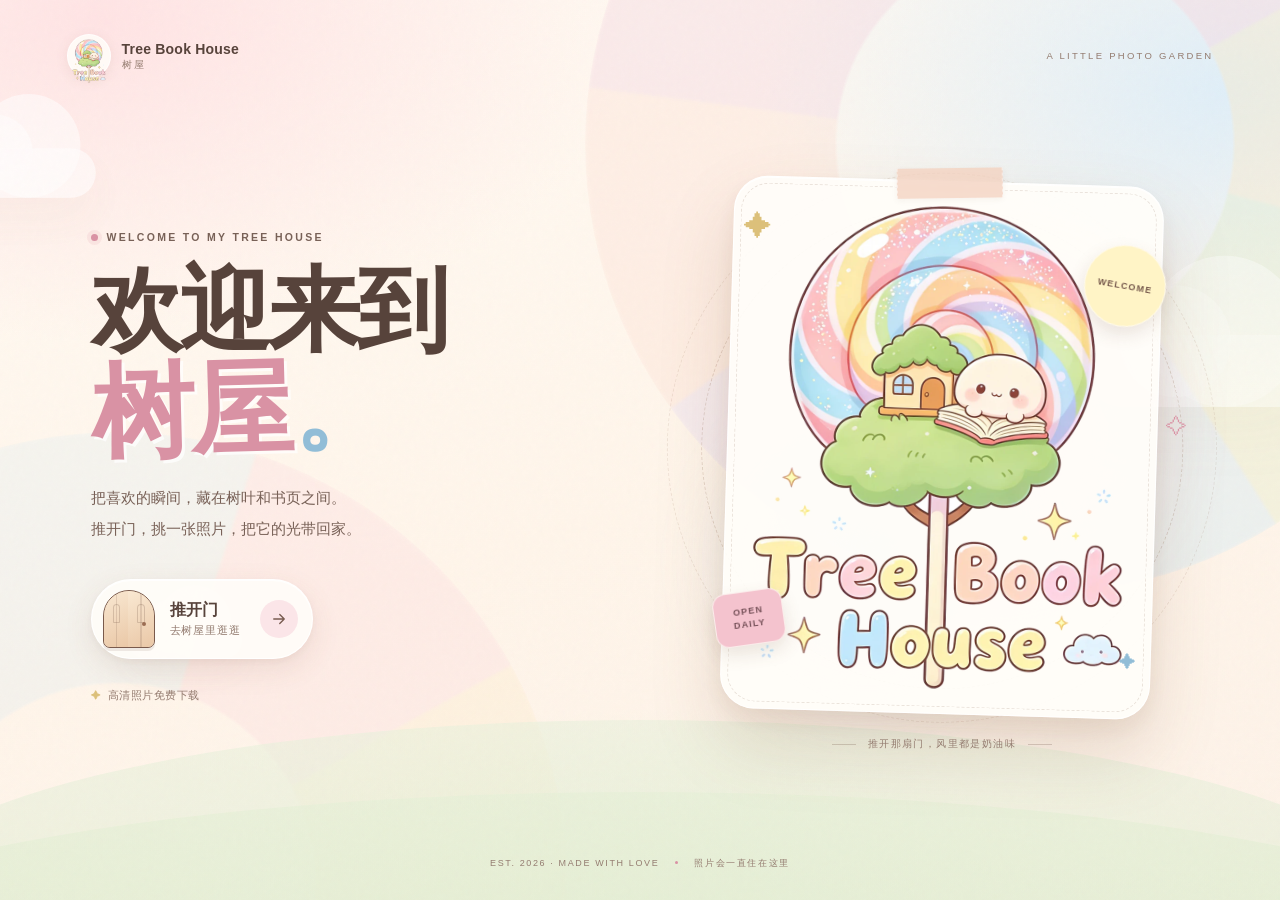
==== index.html @ 57a05649 "Make tip entry card visibly clickable" ====
<!doctype html>
<html lang="zh-CN">
<head>
  <meta charset="utf-8">
  <meta name="viewport" content="width=device-width, initial-scale=1, viewport-fit=cover">
  <title>树屋 · Tree Book House</title>
  <meta name="description" content="欢迎来到树屋。推开门，看看藏在树叶与书页间的照片，并把喜欢的瞬间带回家。">
  <meta name="theme-color" content="#fff8ef">
  <meta property="og:type" content="website">
  <meta property="og:title" content="树屋 · Tree Book House">
  <meta property="og:description" content="把喜欢的瞬间，藏在树叶和书页之间。">
  <meta property="og:url" content="https://shugebugu.github.io/tree-book-house/">
  <meta property="og:image" content="https://shugebugu.github.io/tree-book-house/assets/brand/og.jpg">
  <meta name="twitter:card" content="summary_large_image">
  <meta name="twitter:title" content="树屋 · Tree Book House">
  <meta name="twitter:description" content="把喜欢的瞬间，藏在树叶和书页之间。">
  <meta name="twitter:image" content="https://shugebugu.github.io/tree-book-house/assets/brand/og.jpg">
  <link rel="canonical" href="https://shugebugu.github.io/tree-book-house/">
  <link rel="manifest" href="site.webmanifest">
  <meta name="apple-mobile-web-app-capable" content="yes">
  <meta name="apple-mobile-web-app-status-bar-style" content="default">
  <meta name="apple-mobile-web-app-title" content="树屋">
  <link rel="icon" href="assets/brand/favicon-32.png" sizes="32x32" type="image/png">
  <link rel="apple-touch-icon" href="assets/brand/favicon-180.png">
  <link rel="preload" href="assets/brand/logo.webp" as="image" type="image/webp">
  <link rel="stylesheet" href="assets/css/style.css">
  <script>document.documentElement.classList.add('js');</script>
</head>
<body class="is-welcome">
  <a class="skip-link" href="#main">跳到照片区</a>

  <div class="background" aria-hidden="true">
    <div class="background__wash"></div>
    <div class="lollipop lollipop--one"></div>
    <div class="lollipop lollipop--two"></div>
    <div class="cloud cloud--one"></div>
    <div class="cloud cloud--two"></div>
    <div class="cloud cloud--three"></div>
    <div class="hill hill--back"></div>
    <div class="hill hill--front"></div>
    <div class="sparkles" id="sparkles"></div>
    <div class="grain"></div>
  </div>

  <!-- ── 欢迎页 ─────────────────────────────────────── -->
  <section class="welcome" id="welcome" aria-labelledby="welcome-title">
    <header class="topbar topbar--welcome">
      <a class="brand" href="./" aria-label="Tree Book House 首页">
        <span class="brand__mark"><img src="assets/brand/logo.webp" alt="" width="852" height="1100"></span>
        <span class="brand__text">Tree Book House<small>树屋</small></span>
      </a>
      <p class="topbar__note">A LITTLE PHOTO GARDEN</p>
    </header>

    <div class="welcome__stage">
      <div class="welcome__copy">
        <p class="eyebrow"><span class="eyebrow__dot"></span> WELCOME TO MY TREE HOUSE</p>
        <h1 id="welcome-title">欢迎来到<br><span class="script">树屋</span><span class="title-dot">。</span></h1>
        <p class="lede">把喜欢的瞬间，藏在树叶和书页之间。<br>推开门，挑一张照片，把它的光带回家。</p>

        <button class="door-button" id="enterButton" type="button">
          <span class="door-button__art" aria-hidden="true">
            <span class="mini-door">
              <span class="mini-door__panel mini-door__panel--left"></span>
              <span class="mini-door__panel mini-door__panel--right"></span>
              <span class="mini-door__glow"></span>
              <span class="mini-door__knob"></span>
            </span>
          </span>
          <span class="door-button__text">
            <strong>推开门</strong>
            <small>去树屋里逛逛</small>
          </span>
          <span class="door-button__arrow" aria-hidden="true">
            <svg viewBox="0 0 24 24" fill="none"><path d="M5 12h14M13 6l6 6-6 6" stroke="currentColor" stroke-width="1.8" stroke-linecap="round" stroke-linejoin="round"/></svg>
          </span>
        </button>

        <ul class="welcome__facts" aria-label="网站特点">
          <li><span aria-hidden="true">✦</span> 高清照片免费下载</li>
        </ul>
      </div>

      <div class="welcome__art" aria-label="Tree Book House 标志">
        <div class="art-halo art-halo--pink"></div>
        <div class="art-halo art-halo--blue"></div>
        <div class="logo-float">
          <span class="orbit orbit--one" aria-hidden="true"></span>
          <span class="orbit orbit--two" aria-hidden="true"></span>
          <figure class="logo-card">
            <span class="logo-card__tape" aria-hidden="true"></span>
            <img src="assets/brand/logo.webp" alt="Tree Book House 树屋标志：彩虹棒棒糖上的树屋、一本打开的书和一朵微笑的小云" width="852" height="1100" fetchpriority="high">
          </figure>
          <span class="sticker sticker--welcome">WELCOME</span>
          <span class="sticker sticker--open">OPEN<br>DAILY</span>
          <span class="art-spark art-spark--one" aria-hidden="true">✦</span>
          <span class="art-spark art-spark--two" aria-hidden="true">✧</span>
          <span class="art-spark art-spark--three" aria-hidden="true">✦</span>
        </div>
        <p class="art-caption"><span></span> 推开那扇门，风里都是奶油味 <span></span></p>
      </div>
    </div>

    <footer class="welcome__foot">
      <span>EST. 2026 · MADE WITH LOVE</span>
      <span class="welcome__foot-dot" aria-hidden="true"></span>
      <span>照片会一直住在这里</span>
    </footer>
  </section>

  <!-- ── 相册 ───────────────────────────────────────── -->
  <div class="gallery-shell" id="galleryShell" hidden>
    <header class="topbar topbar--gallery">
      <a class="brand" href="./" aria-label="Tree Book House 首页">
        <span class="brand__mark"><img src="assets/brand/logo.webp" alt="" width="852" height="1100"></span>
        <span class="brand__text">Tree Book House<small>树屋</small></span>
      </a>
    </header>

    <main id="main">
      <section class="gallery-hero" aria-labelledby="gallery-title">
        <div class="gallery-hero__copy">
          <p class="eyebrow"><span class="eyebrow__dot"></span> THE PHOTO COLLECTION</p>
          <h1 id="gallery-title">树屋里的<span class="script">收藏</span></h1>
          <p class="lede" id="galleryIntro">一些被光选中的瞬间，住在这里，也等你带走。</p>
        </div>
      </section>

      <section class="about" id="about" aria-labelledby="about-title">
        <div class="about__card">
          <span class="about__kicker">ABOUT THIS LITTLE PLACE</span>
          <h2 id="about-title">一间不打烊的<br><span class="script">树屋相册</span></h2>
          <p>这里收藏着我喜欢的画面。你可以随意看看，也可以把喜欢的照片下载下来，留在自己的相册里。每一张都准备了轻巧版与高清版，还有一段动态壁纸背景。</p>
          <p class="about__sign">— 来自树屋的主人</p>
        </div>
        <a class="about__aside about__aside--tip" href="tip.html" aria-label="请树屋喝一杯热可可，前往打赏页面">
          <span class="about__moon" aria-hidden="true"></span>
          <span class="about__flower about__flower--one" aria-hidden="true"></span>
          <span class="about__flower about__flower--two" aria-hidden="true"></span>
          <span class="tip-entry__kicker">A LITTLE TIP JAR</span>
          <span class="tip-entry__body">
            <span class="tip-entry__title">请树屋喝一杯<br>热可可</span>
            <span class="tip-entry__sub">如果这些光让你停留了一会儿</span>
            <span class="tip-entry__cta"><span>点击卡片，去打赏</span><span class="tip-entry__cta-arrow" aria-hidden="true">→</span></span>
          </span>
        </a>
      </section>

      <section class="collections" id="collections" aria-labelledby="gallery-title">
        <div class="gallery-toolbar" id="galleryToolbar" hidden>
          <div class="filters" id="filters" role="group" aria-label="按分组筛选照片"></div>
          <p class="photo-count" id="photoCount" aria-live="polite"></p>
        </div>
        <div id="collectionsList" class="collections__list"></div>

        <div class="empty-state" id="emptyState" hidden>
          <div class="empty-state__art" aria-hidden="true">
            <span class="empty-house"></span>
            <span class="empty-cloud"></span>
            <span class="empty-book"></span>
          </div>
          <h2>树屋还在等第一张照片</h2>
          <p>这里很快就会有新的光，过一会儿再来看看吧。</p>
        </div>
        <div class="loading-state" id="loadingState">
          <span class="loading-dot"></span><span class="loading-dot"></span><span class="loading-dot"></span>
          <p>正在推开树屋的门…</p>
        </div>
        <div class="error-state" id="errorState" hidden>
          <h2>门卡住了</h2>
          <p>照片暂时没有加载出来，请刷新页面再试一次。</p>
          <button class="soft-button" type="button" onclick="location.reload()">重新加载</button>
        </div>
      </section>
    </main>

    <footer class="site-footer">
      <div class="site-footer__brand">
        <img src="assets/brand/logo.webp" alt="" width="852" height="1100" loading="lazy">
        <p>Tree Book House<small>把喜欢的瞬间，藏在树叶和书页之间。</small></p>
      </div>
      <div class="site-footer__meta">
        <span>© <span id="year">2026</span> Tree Book House</span>
      </div>
    </footer>
  </div>

  <!-- ── 照片查看器 ─────────────────────────────────── -->
  <dialog class="lightbox" id="lightbox" aria-labelledby="lightboxTitle">
    <div class="lightbox__shell">
      <button class="lightbox__close" id="lightboxClose" type="button" aria-label="关闭照片查看器">
        <svg viewBox="0 0 24 24" fill="none" aria-hidden="true"><path d="M6 6l12 12M18 6L6 18" stroke="currentColor" stroke-width="1.8" stroke-linecap="round"/></svg>
      </button>

      <div class="lightbox__visual">
        <div class="lightbox__media" id="lightboxMedia">
          <img id="lightboxImage" alt="">
          <video id="lightboxVideo" muted loop playsinline preload="metadata" aria-label="照片的动态循环预览"></video>
          <div class="media-badge" id="mediaBadge"><span></span> LIVE PREVIEW</div>
          <div class="media-hint" id="mediaHint">动态背景为静音循环预览</div>
        </div>
        <div class="lightbox__media-nav">
          <button type="button" class="round-button" id="prevPhoto" aria-label="上一张照片">
            <svg viewBox="0 0 24 24" fill="none"><path d="M15 5l-7 7 7 7" stroke="currentColor" stroke-width="1.8" stroke-linecap="round" stroke-linejoin="round"/></svg>
          </button>
          <span id="lightboxPosition">01 / 01</span>
          <button type="button" class="round-button" id="nextPhoto" aria-label="下一张照片">
            <svg viewBox="0 0 24 24" fill="none"><path d="M9 5l7 7-7 7" stroke="currentColor" stroke-width="1.8" stroke-linecap="round" stroke-linejoin="round"/></svg>
          </button>
        </div>
      </div>

      <aside class="lightbox__info">
        <div class="lightbox__scroll">
          <div class="lightbox__meta">
            <span class="tag" id="lightboxGroup"></span>
            <time id="lightboxDate"></time>
          </div>
          <h2 id="lightboxTitle"></h2>
          <p class="lightbox__note" id="lightboxNote"></p>

          <dl class="photo-facts">
            <div><dt>原图尺寸</dt><dd id="factOriginal">—</dd></div>
            <div><dt>照片分组</dt><dd id="factGroup">—</dd></div>
          </dl>

          <div class="downloads">
            <p class="downloads__title">把这张照片带走 <span aria-hidden="true">↓</span></p>
            <a class="download-card" id="downloadLarge" download>
              <span class="download-card__icon" aria-hidden="true">
                <svg viewBox="0 0 24 24" fill="none"><path d="M12 3v12m0 0l4.5-4.5M12 15l-4.5-4.5M4 20h16" stroke="currentColor" stroke-width="1.7" stroke-linecap="round" stroke-linejoin="round"/></svg>
              </span>
              <span class="download-card__text"><strong>高清版</strong><small id="downloadLargeMeta">—</small></span>
              <span class="download-card__arrow" aria-hidden="true">↓</span>
            </a>
            <a class="download-card" id="downloadWeb" download>
              <span class="download-card__icon download-card__icon--blue" aria-hidden="true">
                <svg viewBox="0 0 24 24" fill="none"><path d="M12 3v12m0 0l4.5-4.5M12 15l-4.5-4.5M4 20h16" stroke="currentColor" stroke-width="1.7" stroke-linecap="round" stroke-linejoin="round"/></svg>
              </span>
              <span class="download-card__text"><strong>轻巧版</strong><small id="downloadWebMeta">—</small></span>
              <span class="download-card__arrow" aria-hidden="true">↓</span>
            </a>
            <a class="download-card download-card--video" id="downloadVideo" download hidden>
              <span class="download-card__icon download-card__icon--pink" aria-hidden="true">
                <svg viewBox="0 0 24 24" fill="none"><path d="M8 7.5v9l7-4.5-7-4.5z" stroke="currentColor" stroke-width="1.7" stroke-linejoin="round"/><rect x="3" y="4" width="18" height="16" rx="4" stroke="currentColor" stroke-width="1.7"/></svg>
              </span>
              <span class="download-card__text"><strong>动态背景</strong><small id="downloadVideoMeta">—</small></span>
              <span class="download-card__arrow" aria-hidden="true">↓</span>
            </a>
          </div>

          <p class="download-note">点击即可下载 · 照片仅供个人收藏，请勿商用</p>
        </div>
      </aside>
    </div>
  </dialog>

  <div class="doorway-overlay" id="doorwayOverlay" aria-hidden="true">
    <div class="doorway-overlay__glow"></div>
    <div class="doorway-overlay__panel doorway-overlay__panel--left"></div>
    <div class="doorway-overlay__panel doorway-overlay__panel--right"></div>
    <span class="doorway-overlay__seam"></span>
  </div>

  <noscript>
    <div class="noscript">树屋需要 JavaScript 才能打开。请在浏览器设置中启用 JavaScript。</div>
  </noscript>

  <script src="assets/js/app.js" defer></script>
</body>
</html>
---- assets/css/style.css ----
/* =========================================================
   Tree Book House — a soft little photo garden
   Palette, type & layout custom properties
   ========================================================= */
:root {
  --cream: #fff8ef;
  --cream-2: #fdf1e4;
  --cream-3: #f6e5d5;
  --paper: #fffdf9;
  --ink: #57433b;
  --ink-soft: #786157;
  --ink-faint: #947c70;
  --pink: #f4c3ce;
  --pink-deep: #d992a4;
  --pink-soft: #fbe5e8;
  --blue: #c8e4f6;
  --blue-deep: #91bdd7;
  --blue-soft: #e7f4fb;
  --green: #cddfb5;
  --green-deep: #98b37a;
  --green-soft: #edf4e2;
  --butter: #f7e4aa;
  --butter-deep: #dcc07a;
  --lilac: #e4d4ee;
  --line: rgba(104, 75, 62, .14);
  --line-strong: rgba(104, 75, 62, .24);
  --shadow-sm: 0 5px 18px rgba(110, 75, 56, .07);
  --shadow-md: 0 18px 50px rgba(110, 75, 56, .12);
  --shadow-lg: 0 32px 80px rgba(95, 63, 46, .18);
  --font-body: "Segoe UI", "PingFang SC", "Hiragino Sans GB", "Microsoft YaHei", "Noto Sans SC", sans-serif;
  --font-round: "Arial Rounded MT Bold", "Trebuchet MS", "PingFang SC", "Microsoft YaHei", sans-serif;
  --ease-soft: cubic-bezier(.22, .8, .28, 1);
  --ease-spring: cubic-bezier(.34, 1.56, .64, 1);
  --radius-lg: 32px;
  --radius-md: 22px;
  --radius-sm: 14px;
  --topbar-h: 82px;
  --page-x: clamp(20px, 5.2vw, 80px);
  color-scheme: light;
}

/* ---------- reset & base ---------- */
*, *::before, *::after { box-sizing: border-box; }
html { scroll-behavior: smooth; -webkit-text-size-adjust: 100%; }
body {
  margin: 0;
  min-width: 300px;
  color: var(--ink);
  background: var(--cream);
  font-family: var(--font-body);
  font-size: 16px;
  line-height: 1.6;
  -webkit-font-smoothing: antialiased;
  text-rendering: optimizeLegibility;
}
body.is-welcome { overflow-x: hidden; overflow-y: auto; }
body.no-scroll { overflow: hidden; }
img, svg, video { display: block; }
img { max-width: 100%; }
button, input, select, textarea { font: inherit; color: inherit; }
button, a { -webkit-tap-highlight-color: transparent; }
button { border: 0; background: none; cursor: pointer; }
a { color: inherit; text-decoration: none; }
h1, h2, h3, p, dl, dd, figure { margin: 0; }
ul, ol { margin: 0; padding: 0; list-style: none; }
[hidden] { display: none !important; }
::selection { color: var(--ink); background: var(--pink); }
:focus-visible { outline: 2px solid var(--pink-deep); outline-offset: 3px; border-radius: 6px; }

.skip-link {
  position: fixed; top: 12px; left: 12px; z-index: 2000;
  padding: 10px 16px; border-radius: 999px;
  background: var(--ink); color: var(--paper);
  font-size: 13px; transform: translateY(-160%);
  transition: transform .2s ease;
}
.skip-link:focus { transform: none; }

.script {
  font-family: var(--font-round);
  font-weight: 700;
  color: var(--pink-deep);
  display: inline-block;
  transform: rotate(-1.5deg);
  padding-right: .06em;
  text-shadow: 3px 3px 0 rgba(255, 255, 255, .7);
}
.eyebrow {
  display: flex; align-items: center; gap: 9px;
  font-size: 10.5px; font-weight: 600;
  letter-spacing: .22em;
  color: var(--ink-soft);
  text-transform: uppercase;
}
.eyebrow__dot {
  width: 7px; height: 7px; flex: 0 0 auto;
  border-radius: 50%;
  background: var(--pink-deep);
  box-shadow: 0 0 0 4px rgba(217, 146, 164, .14);
}
.lede { color: var(--ink-soft); line-height: 2; font-size: 15px; }

/* =========================================================
   Painted background
   ========================================================= */
.background {
  position: fixed; inset: 0;
  z-index: -3;
  overflow: hidden;
  pointer-events: none;
  background: var(--cream);
}
.background__wash {
  position: absolute; inset: 0;
  background:
    radial-gradient(70% 60% at 8% 2%, rgba(255, 224, 226, .85), transparent 60%),
    radial-gradient(60% 55% at 96% 10%, rgba(216, 236, 250, .8), transparent 62%),
    radial-gradient(55% 45% at 50% 108%, rgba(229, 241, 213, .9), transparent 65%),
    linear-gradient(165deg, #fffaf3 0%, #fff5ea 55%, #fdf2e8 100%);
}
.lollipop {
  position: absolute;
  width: min(74vw, 900px);
  aspect-ratio: 1;
  border-radius: 50%;
  opacity: .38;
  background: conic-gradient(from 18deg,
    #ffd5dd 0 12%, #ffeac2 12% 24%, #e3efc9 24% 36%,
    #cfeaf9 36% 48%, #eadcf3 48% 60%, #ffe1d5 60% 72%,
    #f7d5e1 72% 84%, #d8ecf5 84% 100%);
  -webkit-mask: radial-gradient(circle, transparent 0 31%, #000 31.5% 73%, transparent 74%);
  mask: radial-gradient(circle, transparent 0 31%, #000 31.5% 73%, transparent 74%);
  filter: blur(1.5px) saturate(.9);
  animation: candy-spin 100s linear infinite;
}
.lollipop--one { top: -34%; right: -16%; transform-origin: center; }
.lollipop--two { bottom: -48%; left: -26%; opacity: .26; animation-direction: reverse; animation-duration: 140s; }
@keyframes candy-spin { to { transform: rotate(1turn); } }

.cloud {
  position: absolute;
  width: 190px; height: 58px;
  border-radius: 999px;
  background: rgba(255, 255, 255, .66);
  filter: blur(.4px);
  box-shadow: 0 24px 50px rgba(182, 154, 133, .08);
  animation: cloud-drift 18s ease-in-out infinite alternate;
}
.cloud::before, .cloud::after {
  content: ""; position: absolute; border-radius: 50%;
  background: inherit;
}
.cloud::before { width: 90px; height: 90px; left: 26px; bottom: 8px; }
.cloud::after { width: 122px; height: 122px; right: 18px; bottom: 0; }
.cloud--one { top: 16%; left: -80px; transform: scale(.85); opacity: .8; animation-duration: 22s; }
.cloud--two { top: 38%; right: -20px; transform: scale(1.24); opacity: .58; animation-delay: -6s; }
.cloud--three { top: 68%; left: 7%; transform: scale(.6); opacity: .5; animation-delay: -11s; }
@keyframes cloud-drift { from { translate: 0 0; } to { translate: 34px -12px; } }

.hill {
  position: absolute; left: -10%; right: -10%;
  border-radius: 50% 50% 0 0;
  transform-origin: center bottom;
}
.hill--back {
  bottom: -22vh; height: 42vh;
  background: linear-gradient(180deg, #eaf1dd, #e1ebd2);
  opacity: .62;
}
.hill--front {
  bottom: -31vh; height: 43vh;
  background: linear-gradient(180deg, #e7f0d8, #dfeacb);
  opacity: .7;
  transform: scaleX(1.2);
}
.grain {
  position: absolute; inset: 0;
  opacity: .22;
  mix-blend-mode: multiply;
  background-image: url("data:image/svg+xml,%3Csvg viewBox='0 0 180 180' xmlns='http://www.w3.org/2000/svg'%3E%3Cfilter id='n'%3E%3CfeTurbulence type='fractalNoise' baseFrequency='.9' numOctaves='3' stitchTiles='stitch'/%3E%3C/filter%3E%3Crect width='100%25' height='100%25' filter='url(%23n)' opacity='.11'/%3E%3C/svg%3E");
}
.sparkles { position: absolute; inset: 0; }
.sparkles span {
  position: absolute;
  display: block;
  width: var(--s, 5px); height: var(--s, 5px);
  color: var(--c, #dcc07a);
  opacity: 0;
  animation: twinkle var(--d, 4s) ease-in-out var(--delay, 0s) infinite;
}
.sparkles span::before, .sparkles span::after {
  content: ""; position: absolute; left: 50%; top: 50%;
  background: currentColor; border-radius: 999px;
  transform: translate(-50%, -50%);
}
.sparkles span::before { width: 100%; height: 1px; }
.sparkles span::after { height: 100%; width: 1px; }
@keyframes twinkle {
  0%, 100% { opacity: 0; transform: scale(.4) rotate(0deg); }
  45% { opacity: .8; transform: scale(1) rotate(45deg); }
  70% { opacity: .25; transform: scale(.7) rotate(90deg); }
}

/* =========================================================
   Top bar & brand
   ========================================================= */
.topbar {
  position: relative;
  z-index: 20;
  width: 100%;
  display: flex;
  align-items: center;
  justify-content: space-between;
  gap: 26px;
}
.brand {
  display: inline-flex; align-items: center; gap: 11px;
  min-width: 0;
}
.brand__mark {
  display: grid; place-items: center;
  width: 44px; height: 44px; flex: 0 0 auto;
  padding: 4px;
  border-radius: 50%;
  background: rgba(255, 253, 249, .86);
  border: 1px solid rgba(255, 255, 255, .7);
  box-shadow: 0 3px 14px rgba(123, 88, 66, .09);
}
.brand__mark img { width: 100%; height: 100%; object-fit: contain; }
.brand__text {
  display: flex; flex-direction: column;
  font-family: var(--font-round);
  font-size: 14px; font-weight: 700; letter-spacing: .015em;
  line-height: 1.15;
  white-space: nowrap;
}
.brand__text small {
  font-family: var(--font-body);
  font-size: 9.5px; font-weight: 500;
  letter-spacing: .3em;
  color: var(--ink-faint);
  margin-top: 3px;
}
.topbar__note {
  font-size: 9.5px; letter-spacing: .24em;
  color: var(--ink-faint);
}
.topbar--gallery {
  position: relative;
  top: auto;
  min-height: var(--topbar-h);
  padding-inline: max(var(--page-x), calc((100vw - 1340px) / 2 + var(--page-x)));
  background: rgba(255, 248, 239, .97);
  border-bottom: 1px solid rgba(117, 86, 68, .08);
  -webkit-backdrop-filter: blur(18px) saturate(1.15);
  backdrop-filter: blur(18px) saturate(1.15);
}

/* =========================================================
   Welcome
   ========================================================= */
.welcome {
  position: relative;
  z-index: 2;
  display: flex;
  flex-direction: column;
  min-height: 100svh;
  padding: clamp(18px, 3vw, 34px) var(--page-x) clamp(18px, 2.6vw, 30px);
  transition: opacity .45s ease, transform .55s var(--ease-soft), filter .55s ease;
}
.welcome.is-leaving { opacity: 0; transform: scale(.985); filter: blur(8px); }
.topbar--welcome { max-width: 1260px; margin: 0 auto; }
.welcome__stage {
  flex: 1;
  width: 100%;
  max-width: 1260px;
  margin: 0 auto;
  display: grid;
  grid-template-columns: minmax(0, 1.02fr) minmax(0, .98fr);
  align-items: center;
  gap: clamp(20px, 3vw, 48px);
  padding: clamp(20px, 3.5vh, 44px) 0;
}
.welcome__copy { position: relative; z-index: 3; padding-left: clamp(0px, 2vw, 24px); }
.welcome h1 {
  margin: 18px 0 20px;
  font-family: var(--font-round);
  font-size: clamp(54px, 7.2vw, 104px);
  font-weight: 800;
  line-height: 1.02;
  letter-spacing: -.035em;
  color: var(--ink);
}
.welcome h1 .script { font-size: 1.12em; letter-spacing: -.04em; }
.title-dot { color: var(--blue-deep); display: inline-block; transform: translateY(-.04em); }
.welcome .lede { max-width: 450px; font-size: 15px; line-height: 2.05; }
.welcome__copy > .eyebrow { animation: soft-rise .8s var(--ease-soft) .1s both; }
.welcome h1 { animation: soft-rise .9s var(--ease-soft) .18s both; }
.welcome .lede { animation: soft-rise .9s var(--ease-soft) .28s both; }

/* door CTA */
.door-button {
  position: relative;
  display: inline-flex;
  align-items: center;
  gap: 15px;
  margin-top: 34px;
  padding: 10px 14px 10px 11px;
  border: 1px solid rgba(255, 255, 255, .9);
  border-radius: 999px;
  background: rgba(255, 253, 249, .9);
  box-shadow:
    0 1px 0 rgba(255, 255, 255, .8) inset,
    0 10px 30px rgba(117, 77, 54, .11),
    0 3px 8px rgba(117, 77, 54, .05);
  text-align: left;
  transition: transform .45s var(--ease-soft), box-shadow .4s ease, background .3s ease;
  animation: soft-rise .9s var(--ease-soft) .38s both;
}
.door-button:hover {
  transform: translateY(-4px);
  background: #fff;
  box-shadow: 0 20px 45px rgba(117, 77, 54, .16), 0 4px 10px rgba(117, 77, 54, .06);
}
.door-button:active { transform: translateY(-1px) scale(.99); }
.door-button__art { flex: 0 0 auto; display: grid; place-items: center; }
.mini-door {
  position: relative;
  display: block;
  width: 52px; height: 58px;
  border: 1.5px solid #795a4c;
  border-radius: 26px 26px 7px 7px;
  overflow: hidden;
  background: #f5dfc5;
  box-shadow: 0 3px 0 rgba(121, 90, 76, .12);
  perspective: 160px;
  isolation: isolate;
}
.mini-door__panel {
  position: absolute; top: 0; bottom: 0; width: 51%;
  z-index: 1;
  background:
    linear-gradient(90deg, transparent 46%, rgba(121, 90, 76, .18) 47% 53%, transparent 54%),
    linear-gradient(155deg, #f9e8d2, #eac8a7);
  transition: transform .55s var(--ease-soft);
  backface-visibility: hidden;
}
.mini-door__panel--left { left: 0; border-radius: 24px 0 0 6px; transform-origin: left center; }
.mini-door__panel--right { right: 0; border-radius: 0 24px 6px 0; transform-origin: right center; }
.mini-door__panel::after {
  content: ""; position: absolute; left: 9px; right: 9px; top: 13px;
  height: 19px; border: 1px solid rgba(121, 90, 76, .25); border-radius: 9px 9px 2px 2px;
}
.mini-door__glow {
  position: absolute; inset: 4px;
  z-index: 0;
  border-radius: 23px 23px 5px 5px;
  background:
    radial-gradient(circle at 50% 72%, #fff9d2 0 14%, #ffedbc 34%, #ffd7ad 68%, #eab996 100%);
  box-shadow:
    inset 0 10px 18px rgba(177, 117, 76, .18),
    inset 0 -6px 12px rgba(145, 95, 69, .14);
  opacity: 0;
  transition: opacity .3s ease .15s;
}
.mini-door__knob {
  position: absolute; right: 8px; top: 56%;
  width: 4px; height: 4px; border-radius: 50%;
  background: #9b6d53; z-index: 2;
  transition: opacity .2s ease;
}
.door-button:hover .mini-door__panel--left { transform: rotateY(-64deg); }
.door-button:hover .mini-door__panel--right { transform: rotateY(64deg); }
.door-button:hover .mini-door__glow { opacity: 1; }
.door-button:hover .mini-door__knob { opacity: 0; }
.door-button__text { display: flex; flex-direction: column; padding-right: 4px; }
.door-button__text strong { font-size: 16px; font-weight: 700; letter-spacing: .02em; line-height: 1.35; }
.door-button__text small { font-size: 10.5px; color: var(--ink-faint); letter-spacing: .08em; margin-top: 1px; }
.door-button__arrow {
  display: grid; place-items: center;
  width: 38px; height: 38px;
  border-radius: 50%;
  color: #785b50;
  background: var(--pink-soft);
  transition: background .3s ease, transform .35s var(--ease-soft);
}
.door-button__arrow svg { width: 18px; height: 18px; }
.door-button:hover .door-button__arrow { background: var(--pink); transform: translateX(3px); }

.welcome__facts {
  display: flex; flex-wrap: wrap; gap: 8px 22px;
  margin-top: 28px;
  color: var(--ink-faint);
  font-size: 11px;
  letter-spacing: .04em;
  animation: soft-rise .9s var(--ease-soft) .48s both;
}
.welcome__facts li { display: flex; align-items: center; gap: 7px; }
.welcome__facts span { color: var(--butter-deep); font-size: 10px; }

/* art */
.welcome__art {
  position: relative;
  display: flex;
  flex-direction: column;
  align-items: center;
  justify-content: center;
  min-width: 0;
}
.art-halo {
  position: absolute;
  border-radius: 50%;
  filter: blur(28px);
  opacity: .64;
  pointer-events: none;
}
.art-halo--pink {
  width: 420px; height: 420px;
  background: radial-gradient(circle, rgba(255, 197, 209, .9), rgba(255, 214, 220, 0) 68%);
  top: 7%; right: 2%;
  animation: breathe 8s ease-in-out infinite alternate;
}
.art-halo--blue {
  width: 360px; height: 360px;
  background: radial-gradient(circle, rgba(194, 227, 247, .9), rgba(194, 227, 247, 0) 68%);
  bottom: 2%; left: 3%;
  animation: breathe 9s ease-in-out -3s infinite alternate-reverse;
}
@keyframes breathe { from { transform: scale(.92); opacity: .5; } to { transform: scale(1.06); opacity: .8; } }
.logo-float {
  position: relative;
  width: min(86%, 430px);
  z-index: 2;
  animation: logo-in 1.15s var(--ease-soft) .12s both;
}
@keyframes logo-in {
  from { opacity: 0; transform: translateY(26px) scale(.94) rotate(2deg); }
  to { opacity: 1; transform: translateY(0) scale(1) rotate(0); }
}
.logo-card {
  position: relative;
  z-index: 2;
  padding: clamp(10px, 2vw, 18px);
  background: rgba(255, 253, 249, .94);
  border: 1px solid rgba(255, 255, 255, .9);
  border-radius: 34px;
  box-shadow:
    0 34px 70px rgba(126, 86, 63, .18),
    0 10px 22px rgba(126, 86, 63, .08),
    0 1px 0 rgba(255, 255, 255, .9) inset;
  transform: rotate(1.7deg);
  transition: transform .7s var(--ease-spring), box-shadow .5s ease;
  animation: logo-float 7s ease-in-out 1.4s infinite;
}
.logo-card:hover { transform: rotate(0deg) translateY(-7px); box-shadow: 0 42px 86px rgba(126, 86, 63, .22), 0 12px 25px rgba(126, 86, 63, .09); }
.logo-card::after {
  content: ""; position: absolute; inset: 6px;
  border: 1px dashed rgba(126, 86, 63, .16);
  border-radius: 28px;
  pointer-events: none;
}
.logo-card img {
  width: 100%;
  height: auto;
  max-height: min(55vh, 540px);
  object-fit: contain;
  border-radius: 23px;
}
.logo-card__tape {
  position: absolute;
  z-index: 3;
  top: -14px; left: 50%;
  width: 106px; height: 30px;
  transform: translateX(-50%) rotate(-2.5deg);
  background: rgba(244, 211, 192, .78);
  border-left: 1px dashed rgba(255, 255, 255, .5);
  border-right: 1px dashed rgba(255, 255, 255, .5);
  box-shadow: 0 2px 6px rgba(101, 70, 53, .06);
  -webkit-backdrop-filter: blur(2px);
  backdrop-filter: blur(2px);
}
@keyframes logo-float { 0%, 100% { translate: 0 0; } 50% { translate: 0 -9px; } }
.orbit {
  position: absolute;
  left: 50%; top: 50%;
  border: 1px dashed rgba(142, 104, 82, .24);
  border-radius: 50%;
  pointer-events: none;
}
.orbit--one { width: 112%; aspect-ratio: 1; transform: translate(-50%, -50%) rotate(-13deg); }
.orbit--two { width: 128%; aspect-ratio: 1; transform: translate(-50%, -50%) rotate(22deg); opacity: .55; }
.sticker {
  position: absolute; z-index: 4;
  display: grid; place-items: center; text-align: center;
  font-family: var(--font-round);
  font-size: 9px; font-weight: 700; letter-spacing: .13em;
  color: #775a4d;
  background: var(--butter);
  border: 1px solid rgba(255, 253, 247, .7);
  box-shadow: 0 8px 18px rgba(112, 77, 54, .14);
  animation: sticker-float 6s ease-in-out infinite;
}
.sticker--welcome {
  top: 12%; right: -2%;
  width: 82px; height: 82px;
  border-radius: 50%;
  transform: rotate(10deg);
  background: #fff4c6;
}
.sticker--open {
  bottom: 13%; left: -3%;
  width: 70px; height: 54px;
  border-radius: 13px;
  transform: rotate(-8deg);
  background: var(--pink);
  color: #77525a;
  line-height: 1.4;
  animation-delay: -2.5s;
}
@keyframes sticker-float { 0%, 100% { translate: 0 0; rotate: 0deg; } 50% { translate: 0 -7px; rotate: 2deg; } }
.art-spark { position: absolute; color: var(--butter-deep); line-height: 1; z-index: 4; animation: twinkle 4.5s ease-in-out infinite; }
.art-spark--one { top: 6%; left: 4%; font-size: 28px; }
.art-spark--two { top: 44%; right: -7%; font-size: 21px; color: var(--pink-deep); animation-delay: -1.8s; }
.art-spark--three { bottom: 8%; right: 5%; font-size: 17px; color: var(--blue-deep); animation-delay: -3s; }
.art-caption {
  display: flex; align-items: center; justify-content: center; gap: 12px;
  margin-top: 22px;
  font-size: 10px; letter-spacing: .14em; color: var(--ink-faint);
  position: relative; z-index: 2;
}
.art-caption span { width: 24px; height: 1px; background: var(--line-strong); }
.welcome__foot {
  width: 100%; max-width: 1400px; margin: 0 auto;
  display: flex; align-items: center; justify-content: center; gap: 16px;
  color: var(--ink-faint);
  font-size: 9px; letter-spacing: .18em;
}
.welcome__foot-dot { width: 3px; height: 3px; border-radius: 50%; background: var(--pink-deep); }

@keyframes soft-rise { from { opacity: 0; transform: translateY(18px); } to { opacity: 1; transform: none; } }

/* =========================================================
   Gallery shell & hero
   ========================================================= */
.gallery-shell { position: relative; z-index: 2; min-height: 100svh; }
.gallery-shell.is-entering { animation: gallery-arrive .8s var(--ease-soft) both; }
@keyframes gallery-arrive { from { opacity: 0; transform: translateY(8px); } to { opacity: 1; transform: none; } }
.gallery-hero {
  display: flex;
  align-items: flex-end;
  justify-content: space-between;
  gap: 40px;
  width: 100%;
  max-width: 1340px;
  margin: 0 auto;
  padding: clamp(44px, 7vw, 92px) var(--page-x) clamp(34px, 4vw, 54px);
}
.gallery-hero h1 {
  margin: 16px 0 12px;
  font-family: var(--font-round);
  font-size: clamp(44px, 5.6vw, 76px);
  line-height: 1.1;
  letter-spacing: -.035em;
  font-weight: 800;
  outline: none;
}
.gallery-hero h1 .script { font-size: 1.04em; }
.gallery-hero .lede { max-width: 480px; }
.gallery-hero__note {
  display: flex; align-items: center; gap: 20px;
  flex: 0 0 auto;
  padding-bottom: 8px;
}
.gallery-hero__note p { font-size: 11px; line-height: 1.8; color: var(--ink-faint); letter-spacing: .05em; }
.gallery-hero__stamp {
  display: flex; align-items: center; gap: 8px;
  width: 88px; height: 88px;
  padding: 11px;
  border: 1px solid var(--line-strong);
  border-radius: 50%;
  font-family: var(--font-round);
  font-size: 20px; font-weight: 800; line-height: 1;
  color: var(--pink-deep);
  transform: rotate(-7deg);
}
.gallery-hero__stamp small {
  font-size: 6px; line-height: 1.45; letter-spacing: .12em;
  color: var(--ink-soft);
}
.collections {
  width: 100%;
  max-width: 1340px;
  margin: 0 auto;
  padding: 0 var(--page-x) 40px;
}
.gallery-toolbar {
  position: sticky; top: 0;
  z-index: 18;
  display: flex; align-items: center; justify-content: space-between;
  gap: 20px;
  margin: 0 calc(var(--page-x) * -.4);
  padding: 14px calc(var(--page-x) * .4);
  background: linear-gradient(180deg, rgba(255, 248, 239, .95) 0%, rgba(255, 248, 239, .8) 72%, rgba(255, 248, 239, 0) 100%);
  -webkit-backdrop-filter: blur(12px);
  backdrop-filter: blur(12px);
}
.filters { display: flex; flex-wrap: wrap; gap: 8px; }
.filter {
  position: relative;
  display: inline-flex; align-items: center; gap: 7px;
  padding: 8px 15px;
  border: 1px solid var(--line);
  border-radius: 999px;
  background: rgba(255, 253, 249, .6);
  color: var(--ink-soft);
  font-size: 12px;
  line-height: 1.2;
  transition: color .25s ease, background .25s ease, border-color .25s ease, transform .25s var(--ease-spring);
}
.filter:hover { transform: translateY(-1px); background: var(--paper); color: var(--ink); }
.filter.is-active { background: var(--ink); border-color: var(--ink); color: var(--paper); }
.filter__count { font-size: 9px; opacity: .55; letter-spacing: .03em; }
.filter.is-active .filter__count { opacity: .7; }
.photo-count { font-size: 10.5px; letter-spacing: .1em; color: var(--ink-faint); white-space: nowrap; }
.photo-count strong { color: var(--ink-soft); font-weight: 600; }

.collections__list { display: flex; flex-direction: column; gap: clamp(50px, 6vw, 84px); margin-top: 20px; }
.collection { scroll-margin-top: calc(var(--topbar-h) + 30px); }
.collection.is-filtered-out { display: none; }
.collection__head {
  display: flex; align-items: flex-end; justify-content: space-between;
  gap: 30px;
  margin-bottom: 25px;
  padding-bottom: 17px;
  border-bottom: 1px solid var(--line);
}
.collection__title { display: flex; align-items: baseline; gap: 15px; flex-wrap: wrap; }
.collection__kicker { font-size: 8.5px; letter-spacing: .22em; color: var(--pink-deep); font-weight: 600; }
.collection__title h2 {
  font-family: var(--font-round);
  font-size: clamp(24px, 2.8vw, 34px);
  line-height: 1.2;
  letter-spacing: -.015em;
  font-weight: 700;
}
.collection__count {
  display: inline-grid; place-items: center;
  min-width: 24px; height: 24px; padding: 0 7px;
  border-radius: 999px;
  background: rgba(255, 253, 249, .7);
  border: 1px solid var(--line);
  color: var(--ink-faint);
  font-size: 9.5px;
}
.collection__desc { max-width: 400px; text-align: right; color: var(--ink-faint); font-size: 11.5px; line-height: 1.8; }

/* photo cards */
.photo-grid {
  display: grid;
  grid-template-columns: repeat(3, minmax(0, 1fr));
  gap: clamp(16px, 2.2vw, 28px);
}
.photo-card {
  display: block;
  min-width: 0;
  margin: 0;
  opacity: 0;
  transform: translateY(22px);
  transition: opacity .65s ease, transform .65s var(--ease-soft);
}
.photo-card.is-in { opacity: 1; transform: none; }
.photo-card__button {
  display: block;
  width: 100%;
  padding: 9px;
  border-radius: 24px;
  background: rgba(255, 253, 249, .78);
  border: 1px solid rgba(255, 255, 255, .75);
  box-shadow: var(--shadow-sm);
  text-align: left;
  transition: transform .45s var(--ease-spring), box-shadow .45s ease, background .3s ease;
}
.photo-card__button:hover {
  transform: translateY(-5px) rotate(-.35deg);
  background: var(--paper);
  box-shadow: 0 20px 45px rgba(108, 74, 54, .13);
}
.photo-card__frame {
  position: relative;
  overflow: hidden;
  border-radius: 17px;
  background: var(--cream-2);
  aspect-ratio: 4 / 5;
  isolation: isolate;
}
.photo-card__frame::after {
  content: ""; position: absolute; inset: 0; z-index: 4;
  border-radius: inherit;
  box-shadow: inset 0 0 0 1px rgba(115, 82, 64, .08);
  pointer-events: none;
}
.photo-card__image, .photo-card__video {
  position: absolute; inset: 0;
  width: 100%; height: 100%;
  object-fit: cover;
  transition: transform 1.1s var(--ease-soft), opacity .4s ease;
}
.photo-card__image { z-index: 1; }
.photo-card__video { z-index: 2; opacity: 0; }
.photo-card__video.is-playing { opacity: 1; }
.photo-card__button:hover .photo-card__image { transform: scale(1.045); }
.photo-card__badge {
  position: absolute; z-index: 5;
  top: 12px; left: 12px;
  display: inline-flex; align-items: center; gap: 5px;
  padding: 5px 9px;
  border-radius: 999px;
  background: rgba(255, 253, 249, .82);
  -webkit-backdrop-filter: blur(8px);
  backdrop-filter: blur(8px);
  border: 1px solid rgba(255, 255, 255, .75);
  font-size: 8px; font-weight: 600; letter-spacing: .1em;
  color: var(--ink-soft);
}
.photo-card__badge span { width: 4px; height: 4px; border-radius: 50%; background: var(--pink-deep); }
.photo-card__open {
  position: absolute; z-index: 5;
  right: 12px; bottom: 12px;
  display: flex; align-items: center; gap: 5px;
  padding: 7px 11px;
  border-radius: 999px;
  background: rgba(87, 67, 59, .84);
  color: var(--paper);
  font-size: 9px; letter-spacing: .08em;
  opacity: 0;
  transform: translateY(7px);
  transition: opacity .3s ease, transform .35s var(--ease-soft);
}
.photo-card__button:hover .photo-card__open,
.photo-card__button:focus-visible .photo-card__open { opacity: 1; transform: none; }
.photo-card__caption {
  display: flex; align-items: center; gap: 10px;
  padding: 12px 5px 4px;
}
.photo-card__number {
  flex: 0 0 auto;
  width: 25px;
  color: var(--ink-faint);
  font-family: var(--font-round);
  font-size: 9px;
  letter-spacing: .04em;
}
.photo-card__text { min-width: 0; flex: 1; }
.photo-card__text h3 {
  overflow: hidden;
  text-overflow: ellipsis;
  white-space: nowrap;
  font-size: 13px;
  font-weight: 600;
  line-height: 1.45;
  letter-spacing: .01em;
}
.photo-card__text p { color: var(--ink-faint); font-size: 9.5px; letter-spacing: .06em; margin-top: 1px; }
.photo-card__heart {
  flex: 0 0 auto;
  width: 25px; height: 25px;
  display: grid; place-items: center;
  border-radius: 50%;
  color: var(--pink-deep);
  background: var(--pink-soft);
  transition: transform .3s var(--ease-spring);
}
.photo-card__heart svg { width: 12px; height: 12px; }
.photo-card__button:hover .photo-card__heart { transform: scale(1.1) rotate(-7deg); }

/* states */
.loading-state {
  display: flex; flex-wrap: wrap; align-items: center; justify-content: center;
  gap: 7px;
  min-height: 280px;
  color: var(--ink-faint);
}
.loading-state p { flex-basis: 100%; text-align: center; font-size: 11px; letter-spacing: .1em; margin-top: 10px; }
.loading-dot { width: 7px; height: 7px; border-radius: 50%; background: var(--pink-deep); animation: dot-bounce 1.1s ease-in-out infinite; }
.loading-dot:nth-child(2) { animation-delay: .15s; background: var(--butter-deep); }
.loading-dot:nth-child(3) { animation-delay: .3s; background: var(--blue-deep); }
@keyframes dot-bounce { 0%, 100% { transform: translateY(0); opacity: .5; } 45% { transform: translateY(-7px); opacity: 1; } }
.empty-state, .error-state {
  display: flex; flex-direction: column; align-items: center;
  min-height: 360px;
  padding: 55px 20px;
  text-align: center;
}
.empty-state h2, .error-state h2 { font-family: var(--font-round); font-size: 24px; margin-top: 20px; }
.empty-state p, .error-state p { margin-top: 8px; color: var(--ink-faint); font-size: 13px; }
.text-link { display: inline-flex; gap: 7px; margin-top: 22px; font-size: 12px; color: var(--pink-deep); border-bottom: 1px solid currentColor; padding-bottom: 3px; }
.soft-button { margin-top: 20px; padding: 10px 22px; border-radius: 999px; border: 1px solid var(--line); background: var(--paper); font-size: 12px; }
.empty-state__art { position: relative; width: 140px; height: 100px; }
.empty-house {
  position: absolute; left: 41px; bottom: 13px;
  width: 56px; height: 46px;
  border-radius: 8px;
  background: var(--butter);
  border: 1.5px solid #a38470;
}
.empty-house::before {
  content: ""; position: absolute; left: -9px; top: -26px;
  border-left: 37px solid transparent;
  border-right: 37px solid transparent;
  border-bottom: 28px solid var(--green);
}
.empty-house::after {
  content: ""; position: absolute; left: 50%; bottom: 0;
  width: 17px; height: 28px; transform: translateX(-50%);
  border-radius: 8px 8px 0 0;
  background: var(--pink);
  border: 1px solid #a38470; border-bottom: 0;
}
.empty-cloud {
  position: absolute; right: 0; top: 14px;
  width: 52px; height: 20px; border-radius: 999px;
  background: var(--blue); opacity: .8;
}
.empty-cloud::before { content: ""; position: absolute; width: 26px; height: 26px; border-radius: 50%; background: inherit; left: 7px; bottom: 2px; }
.empty-book {
  position: absolute; left: 7px; bottom: 0;
  width: 40px; height: 12px;
  border-radius: 50%;
  background: var(--pink);
  transform: rotate(-8deg);
}
.error-state .soft-button { cursor: pointer; }

/* =========================================================
   About + footer
   ========================================================= */
.about {
  display: grid;
  grid-template-columns: minmax(0, 1.25fr) minmax(260px, .75fr);
  gap: clamp(20px, 3vw, 34px);
  width: 100%;
  max-width: 1340px;
  margin: 0 auto;
  padding: 0 var(--page-x) clamp(44px, 6vw, 72px);
  scroll-margin-top: var(--topbar-h);
}
.about__card {
  position: relative;
  overflow: hidden;
  padding: clamp(30px, 4.5vw, 58px);
  border-radius: var(--radius-lg);
  background:
    radial-gradient(80% 120% at 100% 0%, rgba(255, 224, 227, .75), transparent 55%),
    rgba(255, 253, 249, .72);
  border: 1px solid rgba(255, 255, 255, .8);
  box-shadow: var(--shadow-sm);
}
.about__card::after {
  content: "❋";
  position: absolute;
  right: 33px; top: 24px;
  font-size: 30px; color: var(--pink);
  opacity: .6;
}
.about__kicker { font-size: 8.5px; letter-spacing: .23em; color: var(--pink-deep); font-weight: 600; }
.about h2 {
  margin: 16px 0 19px;
  font-family: var(--font-round);
  font-size: clamp(30px, 3.5vw, 43px);
  line-height: 1.3;
  letter-spacing: -.025em;
}
.about p { max-width: 580px; color: var(--ink-soft); font-size: 13.5px; line-height: 2; }
.about__sign { margin-top: 22px; font-size: 11px !important; color: var(--ink-faint) !important; letter-spacing: .06em; }
.about__aside {
  position: relative;
  display: flex; align-items: flex-end;
  min-height: 300px;
  overflow: hidden;
  padding: 30px;
  border-radius: var(--radius-lg);
  background: linear-gradient(155deg, #dcecf7, #eaf2de 55%, #fceadd);
  border: 1px solid rgba(255, 255, 255, .6);
}
.about__aside > p {
  position: relative; z-index: 3;
  font-family: var(--font-round);
  font-size: clamp(24px, 2.6vw, 34px);
  line-height: 1.25;
  color: rgba(87, 67, 59, .72);
  letter-spacing: -.02em;
}
.about__moon {
  position: absolute; top: 28px; right: 29px;
  width: 77px; height: 77px;
  border-radius: 50%;
  background: #fff8d2;
  box-shadow: 0 0 40px rgba(255, 246, 192, .9);
}
.about__flower {
  position: absolute;
  border-radius: 50%;
  background: var(--pink);
  opacity: .65;
  filter: blur(1px);
}
.about__flower::before, .about__flower::after {
  content: ""; position: absolute; inset: 22%;
  border-radius: inherit; background: inherit;
}
.about__flower::before { transform: translateY(-75%); }
.about__flower::after { transform: translateX(75%); }
.about__flower--one { width: 78px; height: 78px; right: 51px; top: 122px; background: #f7c6ce; }
.about__flower--two { width: 42px; height: 42px; left: 42px; top: 69px; background: #c7dff1; }
.about__aside--tip {
  flex-direction: column;
  align-items: flex-start;
  justify-content: flex-start;
  color: inherit;
  text-decoration: none;
  cursor: pointer;
  isolation: isolate;
  transition: transform .4s var(--ease-soft), box-shadow .4s ease;
}
.about__aside--tip::after {
  content: "";
  position: absolute;
  z-index: 1;
  inset: 0;
  background: linear-gradient(180deg, rgba(255, 253, 249, .06) 0%, rgba(255, 250, 243, .12) 42%, rgba(255, 248, 240, .38) 100%);
  pointer-events: none;
}
.about__aside--tip:hover {
  transform: translateY(-4px) rotate(-.35deg);
  box-shadow: 0 22px 45px rgba(109, 77, 58, .13);
}
.about__aside--tip:focus-visible { outline: 2px solid var(--pink-deep); outline-offset: 4px; }
.tip-entry__kicker {
  position: relative;
  z-index: 3;
  display: flex;
  align-items: center;
  justify-content: space-between;
  width: 100%;
  font-size: 8px;
  font-weight: 600;
  letter-spacing: .2em;
  color: var(--ink-soft);
}
.tip-entry__kicker::after {
  content: "↗";
  font-size: 15px;
  font-weight: 400;
  letter-spacing: 0;
  line-height: 1;
  color: rgba(87, 67, 59, .42);
  transition: transform .3s var(--ease-soft), color .2s ease;
}
.about__aside--tip:hover .tip-entry__kicker::after {
  transform: translate(2px, -2px);
  color: var(--pink-deep);
}
.tip-entry__body {
  position: relative;
  z-index: 3;
  display: flex;
  flex-direction: column;
  align-items: flex-start;
  width: 100%;
  margin-top: auto;
  padding-top: 42px;
}
.tip-entry__title {
  font-family: var(--font-round);
  font-size: clamp(24px, 2.6vw, 34px);
  line-height: 1.25;
  letter-spacing: -.025em;
  color: rgba(87, 67, 59, .86);
}
.tip-entry__sub {
  margin-top: 9px;
  color: rgba(87, 67, 59, .54);
  font-size: 10px;
  letter-spacing: .03em;
}
.tip-entry__cta {
  display: flex;
  align-items: center;
  justify-content: space-between;
  width: 100%;
  margin-top: 20px;
  padding: 10px 10px 10px 15px;
  border-radius: 999px;
  background: var(--ink);
  color: var(--paper);
  font-size: 11px;
  font-weight: 600;
  letter-spacing: .04em;
  box-shadow: 0 8px 18px rgba(87, 67, 59, .16);
  transition: background .25s ease, box-shadow .3s ease;
}
.tip-entry__cta-arrow {
  display: grid;
  place-items: center;
  width: 24px;
  height: 24px;
  border-radius: 50%;
  background: rgba(255, 253, 249, .16);
  font-size: 14px;
  font-weight: 400;
  transition: transform .3s var(--ease-soft), background .25s ease;
}
.about__aside--tip:hover .tip-entry__cta {
  background: #6c5147;
  box-shadow: 0 12px 24px rgba(87, 67, 59, .22);
}
.about__aside--tip:hover .tip-entry__cta-arrow {
  transform: translateX(3px);
  background: rgba(255, 253, 249, .26);
}
.about__aside--tip:hover .about__moon { transform: scale(1.04); }
.about__aside--tip .about__moon { transition: transform .4s var(--ease-soft); }
.site-footer {
  display: flex; align-items: center; justify-content: space-between;
  gap: 20px;
  padding: 25px var(--page-x) 34px;
  border-top: 1px solid var(--line);
  width: 100%; max-width: 1340px; margin: 0 auto;
}
.site-footer__brand { display: flex; align-items: center; gap: 11px; }
.site-footer__brand img { width: 35px; height: 35px; object-fit: contain; }
.site-footer__brand p { display: flex; flex-direction: column; font-family: var(--font-round); font-size: 11px; font-weight: 700; }
.site-footer__brand small { font-family: var(--font-body); font-size: 9px; font-weight: 400; color: var(--ink-faint); letter-spacing: .04em; margin-top: 2px; }
.site-footer__meta { display: flex; align-items: center; gap: 22px; font-size: 9px; letter-spacing: .08em; color: var(--ink-faint); }
.site-footer__meta a { transition: color .2s ease; }
.site-footer__meta a:hover { color: var(--pink-deep); }

/* =========================================================
   Lightbox
   ========================================================= */
.lightbox {
  width: 100vw;
  max-width: none;
  height: 100dvh;
  max-height: none;
  margin: 0;
  padding: 0;
  border: 0;
  background: transparent;
  color: var(--ink);
  overflow: visible;
}
.lightbox::backdrop {
  background: rgba(56, 39, 33, .46);
  -webkit-backdrop-filter: blur(10px) saturate(.85);
  backdrop-filter: blur(10px) saturate(.85);
  opacity: 0;
  transition: opacity .3s ease;
}
.lightbox.is-open::backdrop { opacity: 1; }
.lightbox__shell {
  position: absolute;
  top: 50%; left: 50%;
  display: grid;
  grid-template-columns: minmax(0, 1.34fr) minmax(340px, .66fr);
  width: min(1180px, calc(100vw - 64px));
  height: min(780px, calc(100dvh - 64px));
  transform: translate(-50%, -47%) scale(.975);
  opacity: 0;
  border-radius: 30px;
  overflow: hidden;
  background: var(--paper);
  border: 1px solid rgba(255, 255, 255, .65);
  box-shadow: 0 45px 110px rgba(43, 28, 22, .35);
  transition: opacity .32s ease, transform .45s var(--ease-soft);
}
.lightbox.is-open .lightbox__shell { opacity: 1; transform: translate(-50%, -50%) scale(1); }
.lightbox__visual {
  position: relative;
  display: flex; flex-direction: column;
  min-width: 0; min-height: 0;
  padding: clamp(18px, 2.3vw, 30px);
  background:
    radial-gradient(65% 80% at 28% 20%, rgba(255, 222, 224, .85), transparent 60%),
    radial-gradient(65% 65% at 95% 90%, rgba(197, 226, 245, .8), transparent 64%),
    #f7e9dd;
}
.lightbox__media {
  position: relative;
  flex: 1; min-height: 0;
  display: grid; place-items: center;
  overflow: hidden;
  border-radius: 18px;
  background: rgba(255, 253, 249, .45);
}
.lightbox__media img, .lightbox__media video {
  max-width: 100%;
  max-height: 100%;
  width: auto; height: auto;
  object-fit: contain;
  border-radius: 14px;
  box-shadow: 0 18px 40px rgba(98, 64, 45, .18);
}
.lightbox__media img { position: relative; z-index: 1; }
.lightbox__media video {
  position: absolute; z-index: 2;
  opacity: 0;
  transition: opacity .4s ease;
  background: #f7e9dd;
}
.lightbox__media video.is-playing { opacity: 1; }
.media-badge {
  position: absolute; z-index: 5;
  top: 14px; left: 14px;
  display: inline-flex; align-items: center; gap: 6px;
  padding: 6px 10px;
  border-radius: 999px;
  background: rgba(255, 253, 249, .8);
  -webkit-backdrop-filter: blur(9px);
  backdrop-filter: blur(9px);
  color: var(--ink-soft);
  font-size: 8px; font-weight: 600; letter-spacing: .13em;
}
.media-badge span {
  width: 5px; height: 5px; border-radius: 50%;
  background: var(--green-deep);
  box-shadow: 0 0 0 3px rgba(152, 179, 122, .16);
  animation: live-pulse 2s ease-in-out infinite;
}
@keyframes live-pulse { 50% { opacity: .35; } }
.media-hint {
  position: absolute; z-index: 5;
  left: 14px; bottom: 12px;
  padding: 5px 9px;
  border-radius: 999px;
  background: rgba(255, 253, 249, .66);
  -webkit-backdrop-filter: blur(8px);
  backdrop-filter: blur(8px);
  color: var(--ink-faint);
  font-size: 8px; letter-spacing: .06em;
  opacity: 0; transform: translateY(4px);
  transition: opacity .3s ease, transform .3s ease;
}
.lightbox__media:hover .media-hint { opacity: 1; transform: none; }
.lightbox__media-nav {
  flex: 0 0 auto;
  display: flex; align-items: center; justify-content: center; gap: 20px;
  padding-top: 16px;
  color: var(--ink-soft);
  font-size: 9.5px; letter-spacing: .15em;
}
.round-button {
  display: grid; place-items: center;
  width: 36px; height: 36px;
  border-radius: 50%;
  border: 1px solid var(--line);
  background: rgba(255, 253, 249, .55);
  color: var(--ink);
  transition: transform .25s var(--ease-spring), background .25s ease, opacity .2s ease;
}
.round-button svg { width: 16px; height: 16px; }
.round-button:hover { background: var(--paper); transform: scale(1.06); }
.round-button:disabled { opacity: .28; cursor: default; }
.lightbox__info {
  min-width: 0; min-height: 0;
  background: var(--paper);
  border-left: 1px solid var(--line);
  overflow: hidden;
}
.lightbox__scroll { height: 100%; overflow-y: auto; padding: clamp(28px, 3.3vw, 42px); overscroll-behavior: contain; }
.lightbox__close {
  position: absolute; z-index: 20;
  top: 18px; right: 18px;
  display: grid; place-items: center;
  width: 38px; height: 38px;
  border-radius: 50%;
  background: rgba(255, 253, 249, .8);
  border: 1px solid rgba(255, 255, 255, .8);
  color: var(--ink);
  box-shadow: 0 4px 14px rgba(90, 57, 40, .08);
  -webkit-backdrop-filter: blur(10px);
  backdrop-filter: blur(10px);
  transition: transform .3s var(--ease-spring), background .2s ease;
}
.lightbox__close:hover { transform: rotate(90deg) scale(1.05); background: var(--pink-soft); }
.lightbox__close svg { width: 17px; height: 17px; }
.lightbox__meta { display: flex; align-items: center; gap: 12px; padding-right: 44px; }
.tag {
  display: inline-block;
  padding: 5px 10px;
  border-radius: 999px;
  background: var(--green-soft);
  color: #72885a;
  font-size: 9px; letter-spacing: .08em;
}
.lightbox__meta time { color: var(--ink-faint); font-size: 9.5px; letter-spacing: .12em; }
.lightbox__info h2 {
  margin: 17px 0 10px;
  font-family: var(--font-round);
  font-size: clamp(26px, 2.7vw, 36px);
  line-height: 1.25;
  letter-spacing: -.025em;
}
.lightbox__note { color: var(--ink-soft); font-size: 13px; line-height: 1.9; min-height: 22px; }
.photo-facts {
  display: flex; gap: 26px;
  margin-top: 22px; padding: 16px 0;
  border-top: 1px solid var(--line);
  border-bottom: 1px solid var(--line);
}
.photo-facts dt { font-size: 8.5px; letter-spacing: .13em; color: var(--ink-faint); margin-bottom: 3px; }
.photo-facts dd { font-size: 11.5px; color: var(--ink-soft); }
.downloads { margin-top: 25px; }
.downloads__title {
  display: flex; justify-content: space-between;
  margin-bottom: 10px;
  font-size: 10px; letter-spacing: .12em; color: var(--ink-faint);
}
.download-card {
  display: flex; align-items: center; gap: 12px;
  padding: 11px 12px;
  margin-bottom: 8px;
  border: 1px solid var(--line);
  border-radius: 15px;
  background: #fffcf7;
  transition: transform .3s var(--ease-soft), border-color .3s ease, background .3s ease;
}
.download-card:hover { transform: translateX(3px); border-color: rgba(217, 146, 164, .5); background: #fff; }
.download-card__icon {
  display: grid; place-items: center;
  flex: 0 0 auto;
  width: 35px; height: 35px;
  border-radius: 11px;
  background: var(--butter);
  color: #8d7134;
}
.download-card__icon--blue { background: var(--blue-soft); color: #63869b; }
.download-card__icon--pink { background: var(--pink-soft); color: #a66c7b; }
.download-card__icon svg { width: 17px; height: 17px; }
.download-card__text { display: flex; flex-direction: column; min-width: 0; flex: 1; }
.download-card__text strong { font-size: 12px; font-weight: 600; }
.download-card__text small { color: var(--ink-faint); font-size: 9.5px; letter-spacing: .03em; margin-top: 1px; }
.download-card__arrow { color: var(--ink-faint); font-size: 14px; padding-right: 3px; transition: transform .3s var(--ease-spring), color .2s ease; }
.download-card:hover .download-card__arrow { transform: translateY(2px); color: var(--pink-deep); }
.download-note { margin-top: 14px; color: var(--ink-faint); font-size: 9px; line-height: 1.8; letter-spacing: .03em; }

/* ---------- page-to-page door transition ---------- */
.doorway-overlay {
  position: fixed; inset: 0; z-index: 1000;
  visibility: hidden;
  pointer-events: none;
  perspective: 1200px;
}
.doorway-overlay.is-active { visibility: visible; pointer-events: all; }
.doorway-overlay__glow {
  position: absolute; z-index: 0; inset: 0;
  background:
    radial-gradient(42% 60% at 50% 55%, #fff7cf, rgba(255, 233, 194, .8) 32%, rgba(255, 226, 213, 0) 75%),
    var(--cream);
}
.doorway-overlay__panel {
  position: absolute; z-index: 2; top: -1px; bottom: -1px; width: 51%;
  background:
    linear-gradient(90deg, rgba(121, 90, 76, .06) 1px, transparent 1px) 0 0 / 82px 100%,
    linear-gradient(180deg, #f4dfc9, #eac9a9);
  box-shadow: inset 0 0 60px rgba(120, 83, 60, .1);
}
.doorway-overlay__panel::before {
  content: ""; position: absolute; inset: 5%;
  border: 1px solid rgba(121, 90, 76, .16);
  border-radius: 18px;
}
.doorway-overlay__panel--left { left: 0; transform: translateX(-101%); }
.doorway-overlay__panel--right { right: 0; transform: translateX(101%); }
.doorway-overlay__seam {
  position: absolute; z-index: 3; top: 0; bottom: 0; left: 50%;
  width: 2px; transform: translateX(-50%) scaleY(.15);
  background: linear-gradient(180deg, transparent, #fff4ca 30%, #ffe8c4 60%, transparent);
  box-shadow: 0 0 24px 10px rgba(255, 235, 186, .7);
  opacity: 0;
}
.doorway-overlay.is-closing .doorway-overlay__panel--left { animation: panel-close-left .62s cubic-bezier(.7, 0, .25, 1) both; }
.doorway-overlay.is-closing .doorway-overlay__panel--right { animation: panel-close-right .62s cubic-bezier(.7, 0, .25, 1) both; }
.doorway-overlay.is-closing .doorway-overlay__seam { animation: seam-glow .62s ease both; }
.doorway-overlay.is-opening .doorway-overlay__panel--left { animation: panel-open-left .85s cubic-bezier(.6, 0, .2, 1) both; }
.doorway-overlay.is-opening .doorway-overlay__panel--right { animation: panel-open-right .85s cubic-bezier(.6, 0, .2, 1) both; }
.doorway-overlay.is-opening .doorway-overlay__seam { animation: seam-open .8s ease both; }
@keyframes panel-close-left { from { transform: translateX(-101%); } to { transform: translateX(0); } }
@keyframes panel-close-right { from { transform: translateX(101%); } to { transform: translateX(0); } }
@keyframes panel-open-left { from { transform: translateX(0); } to { transform: translateX(-101%); } }
@keyframes panel-open-right { from { transform: translateX(0); } to { transform: translateX(101%); } }
@keyframes seam-glow { 0% { opacity: 0; transform: translateX(-50%) scaleY(.15); } 55% { opacity: .9; } 100% { opacity: .65; transform: translateX(-50%) scaleY(1); } }
@keyframes seam-open { 0% { opacity: .65; transform: translateX(-50%) scaleY(1); } 100% { opacity: 0; transform: translateX(-50%) scaleY(1); } }

.noscript {
  position: fixed; z-index: 3000; inset: auto 20px 20px;
  padding: 15px 20px;
  border-radius: 15px;
  background: var(--ink); color: var(--paper);
  font-size: 13px; text-align: center;
}

/* =========================================================
   Responsive
   ========================================================= */
@media (max-width: 1050px) {
  :root { --topbar-h: 74px; }
  .welcome__stage { gap: 16px; }
  .logo-float { width: min(92%, 375px); }
  .welcome h1 { font-size: clamp(54px, 7.5vw, 86px); }
  .welcome .lede br { display: none; }
  .gallery-hero { gap: 25px; }
  .gallery-hero__note p { display: none; }
  .photo-grid { grid-template-columns: repeat(2, minmax(0, 1fr)); }
  .lightbox__shell { grid-template-columns: minmax(0, 1.2fr) minmax(320px, .8fr); }
}
@media (max-width: 880px) {
  body.is-welcome { overflow: auto; }
  .welcome { min-height: 100svh; }
  .topbar__note { display: none; }
  .welcome__stage {
    grid-template-columns: 1fr;
    max-width: 620px;
    padding-top: 20px;
    gap: 24px;
  }
  .welcome__art { order: -1; padding-top: 10px; }
  .logo-float { width: min(66%, 280px); }
  .logo-card img { max-height: 31vh; }
  .art-caption, .orbit--two, .sticker--welcome { display: none; }
  .sticker--open { left: auto; right: -2%; bottom: 2%; }
  .welcome__copy { text-align: center; padding-left: 0; }
  .welcome .eyebrow { justify-content: center; }
  .welcome h1 { margin: 13px 0 14px; font-size: clamp(48px, 10vw, 72px); }
  .welcome .lede { margin: 0 auto; font-size: 13.5px; line-height: 1.95; }
  .welcome__copy > .door-button { margin-top: 24px; }
  .welcome__facts { justify-content: center; margin-top: 20px; }
  .welcome__foot { padding-top: 12px; font-size: 8px; letter-spacing: .1em; }
  .welcome__foot-dot, .welcome__foot span:last-child { display: none; }
  .gallery-toolbar { flex-direction: column; align-items: flex-start; gap: 8px; }
  .photo-count { display: none; }
  .about { grid-template-columns: 1fr; }
  .about__aside { min-height: 280px; }
  .lightbox__shell {
    grid-template-columns: 1fr;
    grid-template-rows: minmax(0, 52%) minmax(0, 48%);
    width: calc(100vw - 32px);
    height: calc(100dvh - 32px);
    border-radius: 24px;
  }
  .lightbox__visual { padding: 14px; }
  .lightbox__media img, .lightbox__media video { border-radius: 10px; }
  .lightbox__media-nav { padding-top: 9px; }
  .lightbox__info { border-left: 0; border-top: 1px solid var(--line); }
  .lightbox__scroll { padding: 22px 24px 28px; }
  .lightbox__info h2 { font-size: 25px; margin-top: 11px; }
  .lightbox__note { font-size: 12px; }
  .photo-facts { margin-top: 14px; padding: 11px 0; }
  .downloads { margin-top: 17px; }
  .lightbox__close { top: 10px; right: 10px; width: 34px; height: 34px; }
  .media-hint { display: none; }
}
@media (max-width: 620px) {
  :root { --page-x: 18px; --topbar-h: 66px; }
  .brand__mark { width: 38px; height: 38px; padding: 3px; }
  .brand__text { font-size: 12.5px; }
  .brand__text small { font-size: 8px; }
  .topbar--gallery { gap: 10px; }
  .gallery-hero { display: block; padding-top: 34px; padding-bottom: 22px; }
  .gallery-hero h1 { font-size: clamp(40px, 11.5vw, 58px); margin: 12px 0 10px; }
  .gallery-hero .lede { font-size: 12.5px; line-height: 1.9; }
  .collections { padding-bottom: 20px; }
  .gallery-toolbar {
    margin: 0 calc(var(--page-x) * -.4);
    padding: 10px var(--page-x);
    top: 0;
  }
  .filters { flex-wrap: nowrap; overflow-x: auto; width: calc(100vw - var(--page-x)); padding: 4px var(--page-x) 6px 0; scrollbar-width: none; }
  .filters::-webkit-scrollbar { display: none; }
  .filter { flex: 0 0 auto; padding: 7px 13px; font-size: 11px; }
  .collections__list { gap: 44px; margin-top: 13px; }
  .collection__head { display: block; margin-bottom: 17px; padding-bottom: 13px; }
  .collection__desc { text-align: left; margin-top: 7px; max-width: none; font-size: 11px; }
  .collection__title { gap: 9px; }
  .collection__title h2 { font-size: 25px; }
  .collection__kicker { font-size: 8px; }
  .photo-grid { grid-template-columns: repeat(2, minmax(0, 1fr)); gap: 13px; }
  .photo-card__button { padding: 6px; border-radius: 17px; }
  .photo-card__frame { border-radius: 12px; }
  .photo-card__caption { padding: 9px 2px 2px; gap: 6px; }
  .photo-card__number { display: none; }
  .photo-card__text h3 { font-size: 11.5px; }
  .photo-card__text p { font-size: 8px; }
  .photo-card__heart { width: 21px; height: 21px; }
  .photo-card__open { display: none; }
  .photo-card__badge { top: 7px; left: 7px; padding: 4px 7px; font-size: 7px; }
  .about { padding-top: 8px; padding-bottom: 50px; }
  .about__card { padding: 26px 21px; border-radius: 24px; }
  .about h2 { font-size: 29px; }
  .about p { font-size: 12.5px; line-height: 1.9; }
  .about__aside { min-height: 250px; border-radius: 24px; padding: 22px; }
  .about__moon { width: 55px; height: 55px; top: 20px; right: 20px; }
  .about__aside > p { font-size: 25px; }
  .tip-entry__body { padding-top: 34px; }
  .tip-entry__title { font-size: 27px; }
  .tip-entry__sub { font-size: 9.5px; }
  .tip-entry__cta { margin-top: 15px; padding: 9px 9px 9px 14px; }
  .site-footer { flex-direction: column; align-items: flex-start; gap: 13px; padding-top: 20px; padding-bottom: 24px; }
  .site-footer__meta { width: 100%; justify-content: space-between; }
  .lightbox__shell {
    width: 100vw;
    height: 100dvh;
    max-height: none;
    border-radius: 0;
    grid-template-rows: minmax(0, 46%) minmax(0, 54%);
    border: 0;
  }
  .lightbox__visual { padding: 10px 10px 6px; }
  .lightbox__media { border-radius: 13px; }
  .lightbox__media img, .lightbox__media video { border-radius: 8px; box-shadow: 0 10px 25px rgba(98, 64, 45, .14); }
  .lightbox__media-nav { padding-top: 7px; gap: 16px; font-size: 8.5px; }
  .round-button { width: 32px; height: 32px; }
  .lightbox__info { border-radius: 20px 20px 0 0; margin-top: -10px; z-index: 6; }
  .lightbox__scroll { padding: 19px 19px calc(26px + env(safe-area-inset-bottom)); }
  .lightbox__meta { padding-right: 40px; }
  .lightbox__info h2 { font-size: 23px; }
  .photo-facts { gap: 20px; }
  .download-card { padding: 10px; }
  .downloads__title { font-size: 9.5px; }
  .lightbox__close { top: 12px; right: 12px; color: var(--ink); background: rgba(255, 253, 249, .88); }
  .media-badge { top: 9px; left: 9px; padding: 5px 8px; font-size: 7px; }
  .sticker--open { display: none; }
}
@media (max-width: 700px) {
  .lollipop { animation: none; filter: blur(1px) saturate(.9); }
  .cloud { animation: none; }
}
@media (max-width: 390px) {
  .photo-grid { grid-template-columns: repeat(2, minmax(0, 1fr)); }
  .photo-card__button { padding: 8px; border-radius: 20px; }
  .photo-card__text h3 { font-size: 13px; }
  .welcome h1 { font-size: 46px; }
  .door-button { gap: 11px; }
  .door-button__arrow { width: 34px; height: 34px; }
}
@media (max-height: 760px) and (min-width: 881px) {
  .logo-float { width: min(72%, 330px); }
  .logo-card img { max-height: 46vh; }
  .welcome h1 { font-size: clamp(52px, 6vw, 78px); }
  .welcome__stage { padding: 12px 0; }
  .door-button { margin-top: 23px; }
  .welcome__facts { margin-top: 18px; }
  .art-caption { margin-top: 12px; }
}
@media (prefers-reduced-motion: reduce) {
  html { scroll-behavior: auto; }
  *, *::before, *::after {
    animation-duration: .001ms !important;
    animation-iteration-count: 1 !important;
    transition-duration: .001ms !important;
    scroll-behavior: auto !important;
  }
  .photo-card { opacity: 1; transform: none; }
  .logo-card { animation: none; }
  .lollipop { animation: none; }
}
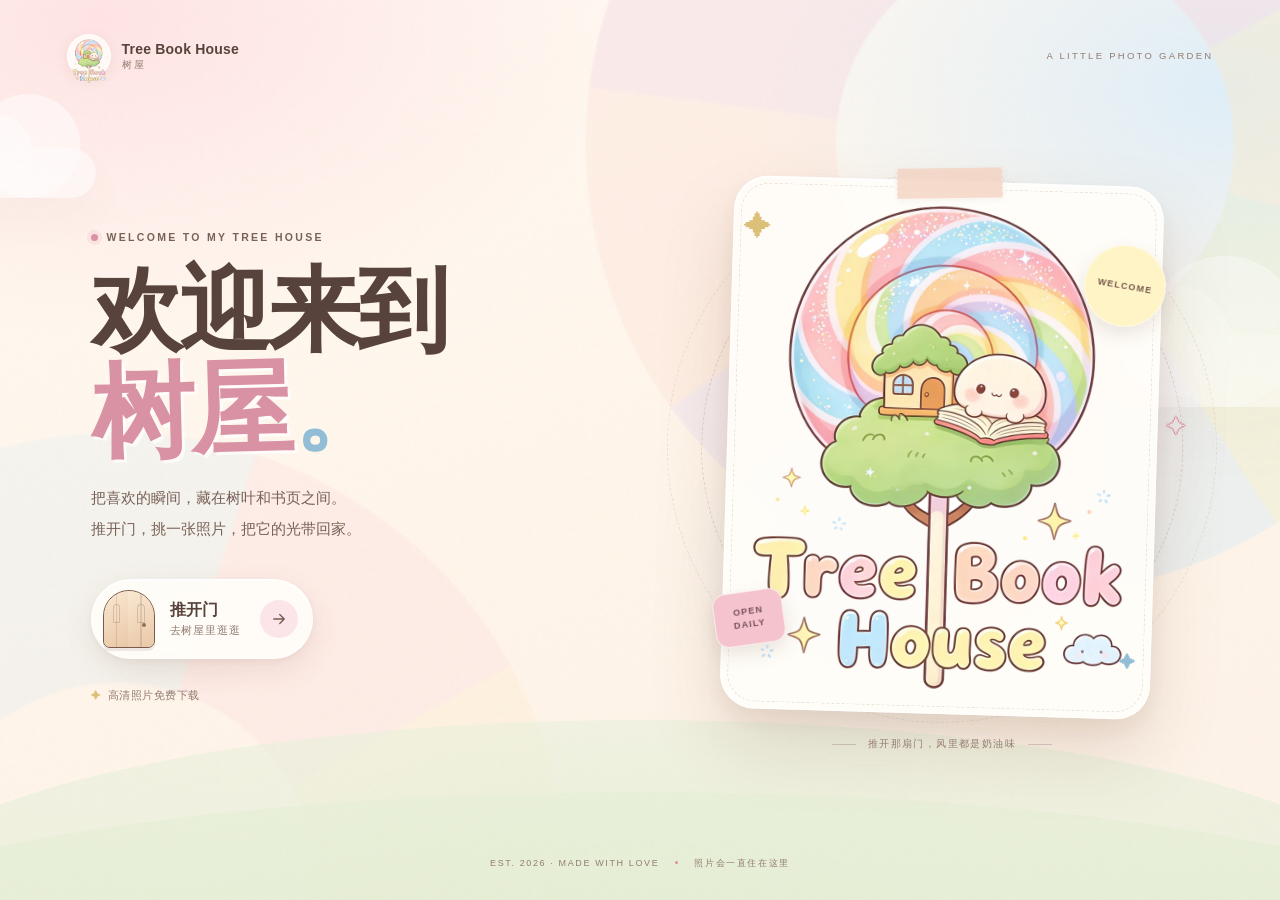
==== commit 052774d5: "Upload all three photo versions and add wallpaper downloads" ====
--- a/index.html
+++ b/index.html
@@ -197,7 +197,7 @@
           <img id="lightboxImage" alt="">
           <video id="lightboxVideo" muted loop playsinline preload="metadata" aria-label="照片的动态循环预览"></video>
           <div class="media-badge" id="mediaBadge"><span></span> LIVE PREVIEW</div>
-          <div class="media-hint" id="mediaHint">动态背景为静音循环预览</div>
+          <div class="media-hint" id="mediaHint">动态壁纸为静音循环预览</div>
         </div>
         <div class="lightbox__media-nav">
           <button type="button" class="round-button" id="prevPhoto" aria-label="上一张照片">
@@ -220,7 +220,7 @@
           <p class="lightbox__note" id="lightboxNote"></p>
 
           <dl class="photo-facts">
-            <div><dt>原图尺寸</dt><dd id="factOriginal">—</dd></div>
+            <div><dt>高清尺寸</dt><dd id="factOriginal">—</dd></div>
             <div><dt>照片分组</dt><dd id="factGroup">—</dd></div>
           </dl>
 
@@ -244,7 +244,7 @@
               <span class="download-card__icon download-card__icon--pink" aria-hidden="true">
                 <svg viewBox="0 0 24 24" fill="none"><path d="M8 7.5v9l7-4.5-7-4.5z" stroke="currentColor" stroke-width="1.7" stroke-linejoin="round"/><rect x="3" y="4" width="18" height="16" rx="4" stroke="currentColor" stroke-width="1.7"/></svg>
               </span>
-              <span class="download-card__text"><strong>动态背景</strong><small id="downloadVideoMeta">—</small></span>
+              <span class="download-card__text"><strong>动态壁纸</strong><small id="downloadVideoMeta">—</small></span>
               <span class="download-card__arrow" aria-hidden="true">↓</span>
             </a>
           </div>
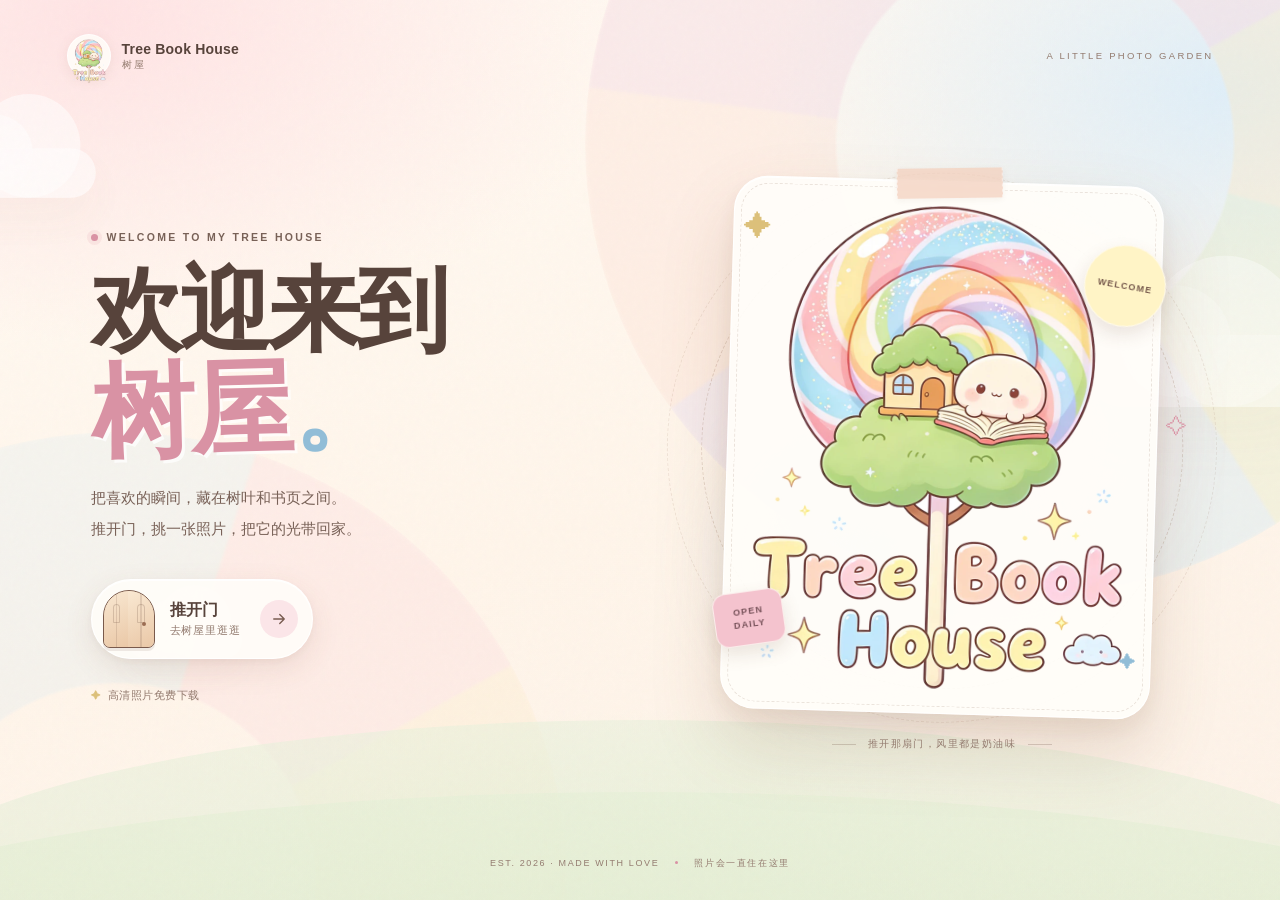
==== commit 61da0215: "Remove arrow from photo download heading" ====
--- a/index.html
+++ b/index.html
@@ -195,16 +195,15 @@
       <div class="lightbox__visual">
         <div class="lightbox__media" id="lightboxMedia">
           <img id="lightboxImage" alt="">
-          <video id="lightboxVideo" muted loop playsinline preload="metadata" aria-label="照片的动态循环预览"></video>
+          <video id="lightboxVideo" muted loop playsinline preload="none" aria-label="照片的动态壁纸预览" hidden></video>
           <div class="media-badge" id="mediaBadge"><span></span> LIVE PREVIEW</div>
           <div class="media-hint" id="mediaHint">动态壁纸为静音循环预览</div>
         </div>
-        <div class="lightbox__media-nav">
-          <button type="button" class="round-button" id="prevPhoto" aria-label="上一张照片">
+        <div class="lightbox__media-nav" id="lightboxMediaNav" hidden>
+          <button type="button" class="round-button" id="prevPhoto" aria-label="查看静态预览">
             <svg viewBox="0 0 24 24" fill="none"><path d="M15 5l-7 7 7 7" stroke="currentColor" stroke-width="1.8" stroke-linecap="round" stroke-linejoin="round"/></svg>
           </button>
-          <span id="lightboxPosition">01 / 01</span>
-          <button type="button" class="round-button" id="nextPhoto" aria-label="下一张照片">
+          <button type="button" class="round-button" id="nextPhoto" aria-label="查看动态壁纸">
             <svg viewBox="0 0 24 24" fill="none"><path d="M9 5l7 7-7 7" stroke="currentColor" stroke-width="1.8" stroke-linecap="round" stroke-linejoin="round"/></svg>
           </button>
         </div>
@@ -225,7 +224,7 @@
           </dl>
 
           <div class="downloads">
-            <p class="downloads__title">把这张照片带走 <span aria-hidden="true">↓</span></p>
+            <p class="downloads__title">把这张照片带走</p>
             <a class="download-card" id="downloadLarge" download>
               <span class="download-card__icon" aria-hidden="true">
                 <svg viewBox="0 0 24 24" fill="none"><path d="M12 3v12m0 0l4.5-4.5M12 15l-4.5-4.5M4 20h16" stroke="currentColor" stroke-width="1.7" stroke-linecap="round" stroke-linejoin="round"/></svg>
--- a/assets/css/style.css
+++ b/assets/css/style.css
@@ -1,1466 +1,1471 @@
-/* =========================================================
-   Tree Book House — a soft little photo garden
-   Palette, type & layout custom properties
-   ========================================================= */
-:root {
-  --cream: #fff8ef;
-  --cream-2: #fdf1e4;
-  --cream-3: #f6e5d5;
-  --paper: #fffdf9;
-  --ink: #57433b;
-  --ink-soft: #786157;
-  --ink-faint: #947c70;
-  --pink: #f4c3ce;
-  --pink-deep: #d992a4;
-  --pink-soft: #fbe5e8;
-  --blue: #c8e4f6;
-  --blue-deep: #91bdd7;
-  --blue-soft: #e7f4fb;
-  --green: #cddfb5;
-  --green-deep: #98b37a;
-  --green-soft: #edf4e2;
-  --butter: #f7e4aa;
-  --butter-deep: #dcc07a;
-  --lilac: #e4d4ee;
-  --line: rgba(104, 75, 62, .14);
-  --line-strong: rgba(104, 75, 62, .24);
-  --shadow-sm: 0 5px 18px rgba(110, 75, 56, .07);
-  --shadow-md: 0 18px 50px rgba(110, 75, 56, .12);
-  --shadow-lg: 0 32px 80px rgba(95, 63, 46, .18);
-  --font-body: "Segoe UI", "PingFang SC", "Hiragino Sans GB", "Microsoft YaHei", "Noto Sans SC", sans-serif;
-  --font-round: "Arial Rounded MT Bold", "Trebuchet MS", "PingFang SC", "Microsoft YaHei", sans-serif;
-  --ease-soft: cubic-bezier(.22, .8, .28, 1);
-  --ease-spring: cubic-bezier(.34, 1.56, .64, 1);
-  --radius-lg: 32px;
-  --radius-md: 22px;
-  --radius-sm: 14px;
-  --topbar-h: 82px;
-  --page-x: clamp(20px, 5.2vw, 80px);
-  color-scheme: light;
-}
-
-/* ---------- reset & base ---------- */
-*, *::before, *::after { box-sizing: border-box; }
-html { scroll-behavior: smooth; -webkit-text-size-adjust: 100%; }
-body {
-  margin: 0;
-  min-width: 300px;
-  color: var(--ink);
-  background: var(--cream);
-  font-family: var(--font-body);
-  font-size: 16px;
-  line-height: 1.6;
-  -webkit-font-smoothing: antialiased;
-  text-rendering: optimizeLegibility;
-}
-body.is-welcome { overflow-x: hidden; overflow-y: auto; }
-body.no-scroll { overflow: hidden; }
-img, svg, video { display: block; }
-img { max-width: 100%; }
-button, input, select, textarea { font: inherit; color: inherit; }
-button, a { -webkit-tap-highlight-color: transparent; }
-button { border: 0; background: none; cursor: pointer; }
-a { color: inherit; text-decoration: none; }
-h1, h2, h3, p, dl, dd, figure { margin: 0; }
-ul, ol { margin: 0; padding: 0; list-style: none; }
-[hidden] { display: none !important; }
-::selection { color: var(--ink); background: var(--pink); }
-:focus-visible { outline: 2px solid var(--pink-deep); outline-offset: 3px; border-radius: 6px; }
-
-.skip-link {
-  position: fixed; top: 12px; left: 12px; z-index: 2000;
-  padding: 10px 16px; border-radius: 999px;
-  background: var(--ink); color: var(--paper);
-  font-size: 13px; transform: translateY(-160%);
-  transition: transform .2s ease;
-}
-.skip-link:focus { transform: none; }
-
-.script {
-  font-family: var(--font-round);
-  font-weight: 700;
-  color: var(--pink-deep);
-  display: inline-block;
-  transform: rotate(-1.5deg);
-  padding-right: .06em;
-  text-shadow: 3px 3px 0 rgba(255, 255, 255, .7);
-}
-.eyebrow {
-  display: flex; align-items: center; gap: 9px;
-  font-size: 10.5px; font-weight: 600;
-  letter-spacing: .22em;
-  color: var(--ink-soft);
-  text-transform: uppercase;
-}
-.eyebrow__dot {
-  width: 7px; height: 7px; flex: 0 0 auto;
-  border-radius: 50%;
-  background: var(--pink-deep);
-  box-shadow: 0 0 0 4px rgba(217, 146, 164, .14);
-}
-.lede { color: var(--ink-soft); line-height: 2; font-size: 15px; }
-
-/* =========================================================
-   Painted background
-   ========================================================= */
-.background {
-  position: fixed; inset: 0;
-  z-index: -3;
-  overflow: hidden;
-  pointer-events: none;
-  background: var(--cream);
-}
-.background__wash {
-  position: absolute; inset: 0;
-  background:
-    radial-gradient(70% 60% at 8% 2%, rgba(255, 224, 226, .85), transparent 60%),
-    radial-gradient(60% 55% at 96% 10%, rgba(216, 236, 250, .8), transparent 62%),
-    radial-gradient(55% 45% at 50% 108%, rgba(229, 241, 213, .9), transparent 65%),
-    linear-gradient(165deg, #fffaf3 0%, #fff5ea 55%, #fdf2e8 100%);
-}
-.lollipop {
-  position: absolute;
-  width: min(74vw, 900px);
-  aspect-ratio: 1;
-  border-radius: 50%;
-  opacity: .38;
-  background: conic-gradient(from 18deg,
-    #ffd5dd 0 12%, #ffeac2 12% 24%, #e3efc9 24% 36%,
-    #cfeaf9 36% 48%, #eadcf3 48% 60%, #ffe1d5 60% 72%,
-    #f7d5e1 72% 84%, #d8ecf5 84% 100%);
-  -webkit-mask: radial-gradient(circle, transparent 0 31%, #000 31.5% 73%, transparent 74%);
-  mask: radial-gradient(circle, transparent 0 31%, #000 31.5% 73%, transparent 74%);
-  filter: blur(1.5px) saturate(.9);
-  animation: candy-spin 100s linear infinite;
-}
-.lollipop--one { top: -34%; right: -16%; transform-origin: center; }
-.lollipop--two { bottom: -48%; left: -26%; opacity: .26; animation-direction: reverse; animation-duration: 140s; }
-@keyframes candy-spin { to { transform: rotate(1turn); } }
-
-.cloud {
-  position: absolute;
-  width: 190px; height: 58px;
-  border-radius: 999px;
-  background: rgba(255, 255, 255, .66);
-  filter: blur(.4px);
-  box-shadow: 0 24px 50px rgba(182, 154, 133, .08);
-  animation: cloud-drift 18s ease-in-out infinite alternate;
-}
-.cloud::before, .cloud::after {
-  content: ""; position: absolute; border-radius: 50%;
-  background: inherit;
-}
-.cloud::before { width: 90px; height: 90px; left: 26px; bottom: 8px; }
-.cloud::after { width: 122px; height: 122px; right: 18px; bottom: 0; }
-.cloud--one { top: 16%; left: -80px; transform: scale(.85); opacity: .8; animation-duration: 22s; }
-.cloud--two { top: 38%; right: -20px; transform: scale(1.24); opacity: .58; animation-delay: -6s; }
-.cloud--three { top: 68%; left: 7%; transform: scale(.6); opacity: .5; animation-delay: -11s; }
-@keyframes cloud-drift { from { translate: 0 0; } to { translate: 34px -12px; } }
-
-.hill {
-  position: absolute; left: -10%; right: -10%;
-  border-radius: 50% 50% 0 0;
-  transform-origin: center bottom;
-}
-.hill--back {
-  bottom: -22vh; height: 42vh;
-  background: linear-gradient(180deg, #eaf1dd, #e1ebd2);
-  opacity: .62;
-}
-.hill--front {
-  bottom: -31vh; height: 43vh;
-  background: linear-gradient(180deg, #e7f0d8, #dfeacb);
-  opacity: .7;
-  transform: scaleX(1.2);
-}
-.grain {
-  position: absolute; inset: 0;
-  opacity: .22;
-  mix-blend-mode: multiply;
-  background-image: url("data:image/svg+xml,%3Csvg viewBox='0 0 180 180' xmlns='http://www.w3.org/2000/svg'%3E%3Cfilter id='n'%3E%3CfeTurbulence type='fractalNoise' baseFrequency='.9' numOctaves='3' stitchTiles='stitch'/%3E%3C/filter%3E%3Crect width='100%25' height='100%25' filter='url(%23n)' opacity='.11'/%3E%3C/svg%3E");
-}
-.sparkles { position: absolute; inset: 0; }
-.sparkles span {
-  position: absolute;
-  display: block;
-  width: var(--s, 5px); height: var(--s, 5px);
-  color: var(--c, #dcc07a);
-  opacity: 0;
-  animation: twinkle var(--d, 4s) ease-in-out var(--delay, 0s) infinite;
-}
-.sparkles span::before, .sparkles span::after {
-  content: ""; position: absolute; left: 50%; top: 50%;
-  background: currentColor; border-radius: 999px;
-  transform: translate(-50%, -50%);
-}
-.sparkles span::before { width: 100%; height: 1px; }
-.sparkles span::after { height: 100%; width: 1px; }
-@keyframes twinkle {
-  0%, 100% { opacity: 0; transform: scale(.4) rotate(0deg); }
-  45% { opacity: .8; transform: scale(1) rotate(45deg); }
-  70% { opacity: .25; transform: scale(.7) rotate(90deg); }
-}
-
-/* =========================================================
-   Top bar & brand
-   ========================================================= */
-.topbar {
-  position: relative;
-  z-index: 20;
-  width: 100%;
-  display: flex;
-  align-items: center;
-  justify-content: space-between;
-  gap: 26px;
-}
-.brand {
-  display: inline-flex; align-items: center; gap: 11px;
-  min-width: 0;
-}
-.brand__mark {
-  display: grid; place-items: center;
-  width: 44px; height: 44px; flex: 0 0 auto;
-  padding: 4px;
-  border-radius: 50%;
-  background: rgba(255, 253, 249, .86);
-  border: 1px solid rgba(255, 255, 255, .7);
-  box-shadow: 0 3px 14px rgba(123, 88, 66, .09);
-}
-.brand__mark img { width: 100%; height: 100%; object-fit: contain; }
-.brand__text {
-  display: flex; flex-direction: column;
-  font-family: var(--font-round);
-  font-size: 14px; font-weight: 700; letter-spacing: .015em;
-  line-height: 1.15;
-  white-space: nowrap;
-}
-.brand__text small {
-  font-family: var(--font-body);
-  font-size: 9.5px; font-weight: 500;
-  letter-spacing: .3em;
-  color: var(--ink-faint);
-  margin-top: 3px;
-}
-.topbar__note {
-  font-size: 9.5px; letter-spacing: .24em;
-  color: var(--ink-faint);
-}
-.topbar--gallery {
-  position: relative;
-  top: auto;
-  min-height: var(--topbar-h);
-  padding-inline: max(var(--page-x), calc((100vw - 1340px) / 2 + var(--page-x)));
-  background: rgba(255, 248, 239, .97);
-  border-bottom: 1px solid rgba(117, 86, 68, .08);
-  -webkit-backdrop-filter: blur(18px) saturate(1.15);
-  backdrop-filter: blur(18px) saturate(1.15);
-}
-
-/* =========================================================
-   Welcome
-   ========================================================= */
-.welcome {
-  position: relative;
-  z-index: 2;
-  display: flex;
-  flex-direction: column;
-  min-height: 100svh;
-  padding: clamp(18px, 3vw, 34px) var(--page-x) clamp(18px, 2.6vw, 30px);
-  transition: opacity .45s ease, transform .55s var(--ease-soft), filter .55s ease;
-}
-.welcome.is-leaving { opacity: 0; transform: scale(.985); filter: blur(8px); }
-.topbar--welcome { max-width: 1260px; margin: 0 auto; }
-.welcome__stage {
-  flex: 1;
-  width: 100%;
-  max-width: 1260px;
-  margin: 0 auto;
-  display: grid;
-  grid-template-columns: minmax(0, 1.02fr) minmax(0, .98fr);
-  align-items: center;
-  gap: clamp(20px, 3vw, 48px);
-  padding: clamp(20px, 3.5vh, 44px) 0;
-}
-.welcome__copy { position: relative; z-index: 3; padding-left: clamp(0px, 2vw, 24px); }
-.welcome h1 {
-  margin: 18px 0 20px;
-  font-family: var(--font-round);
-  font-size: clamp(54px, 7.2vw, 104px);
-  font-weight: 800;
-  line-height: 1.02;
-  letter-spacing: -.035em;
-  color: var(--ink);
-}
-.welcome h1 .script { font-size: 1.12em; letter-spacing: -.04em; }
-.title-dot { color: var(--blue-deep); display: inline-block; transform: translateY(-.04em); }
-.welcome .lede { max-width: 450px; font-size: 15px; line-height: 2.05; }
-.welcome__copy > .eyebrow { animation: soft-rise .8s var(--ease-soft) .1s both; }
-.welcome h1 { animation: soft-rise .9s var(--ease-soft) .18s both; }
-.welcome .lede { animation: soft-rise .9s var(--ease-soft) .28s both; }
-
-/* door CTA */
-.door-button {
-  position: relative;
-  display: inline-flex;
-  align-items: center;
-  gap: 15px;
-  margin-top: 34px;
-  padding: 10px 14px 10px 11px;
-  border: 1px solid rgba(255, 255, 255, .9);
-  border-radius: 999px;
-  background: rgba(255, 253, 249, .9);
-  box-shadow:
-    0 1px 0 rgba(255, 255, 255, .8) inset,
-    0 10px 30px rgba(117, 77, 54, .11),
-    0 3px 8px rgba(117, 77, 54, .05);
-  text-align: left;
-  transition: transform .45s var(--ease-soft), box-shadow .4s ease, background .3s ease;
-  animation: soft-rise .9s var(--ease-soft) .38s both;
-}
-.door-button:hover {
-  transform: translateY(-4px);
-  background: #fff;
-  box-shadow: 0 20px 45px rgba(117, 77, 54, .16), 0 4px 10px rgba(117, 77, 54, .06);
-}
-.door-button:active { transform: translateY(-1px) scale(.99); }
-.door-button__art { flex: 0 0 auto; display: grid; place-items: center; }
-.mini-door {
-  position: relative;
-  display: block;
-  width: 52px; height: 58px;
-  border: 1.5px solid #795a4c;
-  border-radius: 26px 26px 7px 7px;
-  overflow: hidden;
-  background: #f5dfc5;
-  box-shadow: 0 3px 0 rgba(121, 90, 76, .12);
-  perspective: 160px;
-  isolation: isolate;
-}
-.mini-door__panel {
-  position: absolute; top: 0; bottom: 0; width: 51%;
-  z-index: 1;
-  background:
-    linear-gradient(90deg, transparent 46%, rgba(121, 90, 76, .18) 47% 53%, transparent 54%),
-    linear-gradient(155deg, #f9e8d2, #eac8a7);
-  transition: transform .55s var(--ease-soft);
-  backface-visibility: hidden;
-}
-.mini-door__panel--left { left: 0; border-radius: 24px 0 0 6px; transform-origin: left center; }
-.mini-door__panel--right { right: 0; border-radius: 0 24px 6px 0; transform-origin: right center; }
-.mini-door__panel::after {
-  content: ""; position: absolute; left: 9px; right: 9px; top: 13px;
-  height: 19px; border: 1px solid rgba(121, 90, 76, .25); border-radius: 9px 9px 2px 2px;
-}
-.mini-door__glow {
-  position: absolute; inset: 4px;
-  z-index: 0;
-  border-radius: 23px 23px 5px 5px;
-  background:
-    radial-gradient(circle at 50% 72%, #fff9d2 0 14%, #ffedbc 34%, #ffd7ad 68%, #eab996 100%);
-  box-shadow:
-    inset 0 10px 18px rgba(177, 117, 76, .18),
-    inset 0 -6px 12px rgba(145, 95, 69, .14);
-  opacity: 0;
-  transition: opacity .3s ease .15s;
-}
-.mini-door__knob {
-  position: absolute; right: 8px; top: 56%;
-  width: 4px; height: 4px; border-radius: 50%;
-  background: #9b6d53; z-index: 2;
-  transition: opacity .2s ease;
-}
-.door-button:hover .mini-door__panel--left { transform: rotateY(-64deg); }
-.door-button:hover .mini-door__panel--right { transform: rotateY(64deg); }
-.door-button:hover .mini-door__glow { opacity: 1; }
-.door-button:hover .mini-door__knob { opacity: 0; }
-.door-button__text { display: flex; flex-direction: column; padding-right: 4px; }
-.door-button__text strong { font-size: 16px; font-weight: 700; letter-spacing: .02em; line-height: 1.35; }
-.door-button__text small { font-size: 10.5px; color: var(--ink-faint); letter-spacing: .08em; margin-top: 1px; }
-.door-button__arrow {
-  display: grid; place-items: center;
-  width: 38px; height: 38px;
-  border-radius: 50%;
-  color: #785b50;
-  background: var(--pink-soft);
-  transition: background .3s ease, transform .35s var(--ease-soft);
-}
-.door-button__arrow svg { width: 18px; height: 18px; }
-.door-button:hover .door-button__arrow { background: var(--pink); transform: translateX(3px); }
-
-.welcome__facts {
-  display: flex; flex-wrap: wrap; gap: 8px 22px;
-  margin-top: 28px;
-  color: var(--ink-faint);
-  font-size: 11px;
-  letter-spacing: .04em;
-  animation: soft-rise .9s var(--ease-soft) .48s both;
-}
-.welcome__facts li { display: flex; align-items: center; gap: 7px; }
-.welcome__facts span { color: var(--butter-deep); font-size: 10px; }
-
-/* art */
-.welcome__art {
-  position: relative;
-  display: flex;
-  flex-direction: column;
-  align-items: center;
-  justify-content: center;
-  min-width: 0;
-}
-.art-halo {
-  position: absolute;
-  border-radius: 50%;
-  filter: blur(28px);
-  opacity: .64;
-  pointer-events: none;
-}
-.art-halo--pink {
-  width: 420px; height: 420px;
-  background: radial-gradient(circle, rgba(255, 197, 209, .9), rgba(255, 214, 220, 0) 68%);
-  top: 7%; right: 2%;
-  animation: breathe 8s ease-in-out infinite alternate;
-}
-.art-halo--blue {
-  width: 360px; height: 360px;
-  background: radial-gradient(circle, rgba(194, 227, 247, .9), rgba(194, 227, 247, 0) 68%);
-  bottom: 2%; left: 3%;
-  animation: breathe 9s ease-in-out -3s infinite alternate-reverse;
-}
-@keyframes breathe { from { transform: scale(.92); opacity: .5; } to { transform: scale(1.06); opacity: .8; } }
-.logo-float {
-  position: relative;
-  width: min(86%, 430px);
-  z-index: 2;
-  animation: logo-in 1.15s var(--ease-soft) .12s both;
-}
-@keyframes logo-in {
-  from { opacity: 0; transform: translateY(26px) scale(.94) rotate(2deg); }
-  to { opacity: 1; transform: translateY(0) scale(1) rotate(0); }
-}
-.logo-card {
-  position: relative;
-  z-index: 2;
-  padding: clamp(10px, 2vw, 18px);
-  background: rgba(255, 253, 249, .94);
-  border: 1px solid rgba(255, 255, 255, .9);
-  border-radius: 34px;
-  box-shadow:
-    0 34px 70px rgba(126, 86, 63, .18),
-    0 10px 22px rgba(126, 86, 63, .08),
-    0 1px 0 rgba(255, 255, 255, .9) inset;
-  transform: rotate(1.7deg);
-  transition: transform .7s var(--ease-spring), box-shadow .5s ease;
-  animation: logo-float 7s ease-in-out 1.4s infinite;
-}
-.logo-card:hover { transform: rotate(0deg) translateY(-7px); box-shadow: 0 42px 86px rgba(126, 86, 63, .22), 0 12px 25px rgba(126, 86, 63, .09); }
-.logo-card::after {
-  content: ""; position: absolute; inset: 6px;
-  border: 1px dashed rgba(126, 86, 63, .16);
-  border-radius: 28px;
-  pointer-events: none;
-}
-.logo-card img {
-  width: 100%;
-  height: auto;
-  max-height: min(55vh, 540px);
-  object-fit: contain;
-  border-radius: 23px;
-}
-.logo-card__tape {
-  position: absolute;
-  z-index: 3;
-  top: -14px; left: 50%;
-  width: 106px; height: 30px;
-  transform: translateX(-50%) rotate(-2.5deg);
-  background: rgba(244, 211, 192, .78);
-  border-left: 1px dashed rgba(255, 255, 255, .5);
-  border-right: 1px dashed rgba(255, 255, 255, .5);
-  box-shadow: 0 2px 6px rgba(101, 70, 53, .06);
-  -webkit-backdrop-filter: blur(2px);
-  backdrop-filter: blur(2px);
-}
-@keyframes logo-float { 0%, 100% { translate: 0 0; } 50% { translate: 0 -9px; } }
-.orbit {
-  position: absolute;
-  left: 50%; top: 50%;
-  border: 1px dashed rgba(142, 104, 82, .24);
-  border-radius: 50%;
-  pointer-events: none;
-}
-.orbit--one { width: 112%; aspect-ratio: 1; transform: translate(-50%, -50%) rotate(-13deg); }
-.orbit--two { width: 128%; aspect-ratio: 1; transform: translate(-50%, -50%) rotate(22deg); opacity: .55; }
-.sticker {
-  position: absolute; z-index: 4;
-  display: grid; place-items: center; text-align: center;
-  font-family: var(--font-round);
-  font-size: 9px; font-weight: 700; letter-spacing: .13em;
-  color: #775a4d;
-  background: var(--butter);
-  border: 1px solid rgba(255, 253, 247, .7);
-  box-shadow: 0 8px 18px rgba(112, 77, 54, .14);
-  animation: sticker-float 6s ease-in-out infinite;
-}
-.sticker--welcome {
-  top: 12%; right: -2%;
-  width: 82px; height: 82px;
-  border-radius: 50%;
-  transform: rotate(10deg);
-  background: #fff4c6;
-}
-.sticker--open {
-  bottom: 13%; left: -3%;
-  width: 70px; height: 54px;
-  border-radius: 13px;
-  transform: rotate(-8deg);
-  background: var(--pink);
-  color: #77525a;
-  line-height: 1.4;
-  animation-delay: -2.5s;
-}
-@keyframes sticker-float { 0%, 100% { translate: 0 0; rotate: 0deg; } 50% { translate: 0 -7px; rotate: 2deg; } }
-.art-spark { position: absolute; color: var(--butter-deep); line-height: 1; z-index: 4; animation: twinkle 4.5s ease-in-out infinite; }
-.art-spark--one { top: 6%; left: 4%; font-size: 28px; }
-.art-spark--two { top: 44%; right: -7%; font-size: 21px; color: var(--pink-deep); animation-delay: -1.8s; }
-.art-spark--three { bottom: 8%; right: 5%; font-size: 17px; color: var(--blue-deep); animation-delay: -3s; }
-.art-caption {
-  display: flex; align-items: center; justify-content: center; gap: 12px;
-  margin-top: 22px;
-  font-size: 10px; letter-spacing: .14em; color: var(--ink-faint);
-  position: relative; z-index: 2;
-}
-.art-caption span { width: 24px; height: 1px; background: var(--line-strong); }
-.welcome__foot {
-  width: 100%; max-width: 1400px; margin: 0 auto;
-  display: flex; align-items: center; justify-content: center; gap: 16px;
-  color: var(--ink-faint);
-  font-size: 9px; letter-spacing: .18em;
-}
-.welcome__foot-dot { width: 3px; height: 3px; border-radius: 50%; background: var(--pink-deep); }
-
-@keyframes soft-rise { from { opacity: 0; transform: translateY(18px); } to { opacity: 1; transform: none; } }
-
-/* =========================================================
-   Gallery shell & hero
-   ========================================================= */
-.gallery-shell { position: relative; z-index: 2; min-height: 100svh; }
-.gallery-shell.is-entering { animation: gallery-arrive .8s var(--ease-soft) both; }
-@keyframes gallery-arrive { from { opacity: 0; transform: translateY(8px); } to { opacity: 1; transform: none; } }
-.gallery-hero {
-  display: flex;
-  align-items: flex-end;
-  justify-content: space-between;
-  gap: 40px;
-  width: 100%;
-  max-width: 1340px;
-  margin: 0 auto;
-  padding: clamp(44px, 7vw, 92px) var(--page-x) clamp(34px, 4vw, 54px);
-}
-.gallery-hero h1 {
-  margin: 16px 0 12px;
-  font-family: var(--font-round);
-  font-size: clamp(44px, 5.6vw, 76px);
-  line-height: 1.1;
-  letter-spacing: -.035em;
-  font-weight: 800;
-  outline: none;
-}
-.gallery-hero h1 .script { font-size: 1.04em; }
-.gallery-hero .lede { max-width: 480px; }
-.gallery-hero__note {
-  display: flex; align-items: center; gap: 20px;
-  flex: 0 0 auto;
-  padding-bottom: 8px;
-}
-.gallery-hero__note p { font-size: 11px; line-height: 1.8; color: var(--ink-faint); letter-spacing: .05em; }
-.gallery-hero__stamp {
-  display: flex; align-items: center; gap: 8px;
-  width: 88px; height: 88px;
-  padding: 11px;
-  border: 1px solid var(--line-strong);
-  border-radius: 50%;
-  font-family: var(--font-round);
-  font-size: 20px; font-weight: 800; line-height: 1;
-  color: var(--pink-deep);
-  transform: rotate(-7deg);
-}
-.gallery-hero__stamp small {
-  font-size: 6px; line-height: 1.45; letter-spacing: .12em;
-  color: var(--ink-soft);
-}
-.collections {
-  width: 100%;
-  max-width: 1340px;
-  margin: 0 auto;
-  padding: 0 var(--page-x) 40px;
-}
-.gallery-toolbar {
-  position: sticky; top: 0;
-  z-index: 18;
-  display: flex; align-items: center; justify-content: space-between;
-  gap: 20px;
-  margin: 0 calc(var(--page-x) * -.4);
-  padding: 14px calc(var(--page-x) * .4);
-  background: linear-gradient(180deg, rgba(255, 248, 239, .95) 0%, rgba(255, 248, 239, .8) 72%, rgba(255, 248, 239, 0) 100%);
-  -webkit-backdrop-filter: blur(12px);
-  backdrop-filter: blur(12px);
-}
-.filters { display: flex; flex-wrap: wrap; gap: 8px; }
-.filter {
-  position: relative;
-  display: inline-flex; align-items: center; gap: 7px;
-  padding: 8px 15px;
-  border: 1px solid var(--line);
-  border-radius: 999px;
-  background: rgba(255, 253, 249, .6);
-  color: var(--ink-soft);
-  font-size: 12px;
-  line-height: 1.2;
-  transition: color .25s ease, background .25s ease, border-color .25s ease, transform .25s var(--ease-spring);
-}
-.filter:hover { transform: translateY(-1px); background: var(--paper); color: var(--ink); }
-.filter.is-active { background: var(--ink); border-color: var(--ink); color: var(--paper); }
-.filter__count { font-size: 9px; opacity: .55; letter-spacing: .03em; }
-.filter.is-active .filter__count { opacity: .7; }
-.photo-count { font-size: 10.5px; letter-spacing: .1em; color: var(--ink-faint); white-space: nowrap; }
-.photo-count strong { color: var(--ink-soft); font-weight: 600; }
-
-.collections__list { display: flex; flex-direction: column; gap: clamp(50px, 6vw, 84px); margin-top: 20px; }
-.collection { scroll-margin-top: calc(var(--topbar-h) + 30px); }
-.collection.is-filtered-out { display: none; }
-.collection__head {
-  display: flex; align-items: flex-end; justify-content: space-between;
-  gap: 30px;
-  margin-bottom: 25px;
-  padding-bottom: 17px;
-  border-bottom: 1px solid var(--line);
-}
-.collection__title { display: flex; align-items: baseline; gap: 15px; flex-wrap: wrap; }
-.collection__kicker { font-size: 8.5px; letter-spacing: .22em; color: var(--pink-deep); font-weight: 600; }
-.collection__title h2 {
-  font-family: var(--font-round);
-  font-size: clamp(24px, 2.8vw, 34px);
-  line-height: 1.2;
-  letter-spacing: -.015em;
-  font-weight: 700;
-}
-.collection__count {
-  display: inline-grid; place-items: center;
-  min-width: 24px; height: 24px; padding: 0 7px;
-  border-radius: 999px;
-  background: rgba(255, 253, 249, .7);
-  border: 1px solid var(--line);
-  color: var(--ink-faint);
-  font-size: 9.5px;
-}
-.collection__desc { max-width: 400px; text-align: right; color: var(--ink-faint); font-size: 11.5px; line-height: 1.8; }
-
-/* photo cards */
-.photo-grid {
-  display: grid;
-  grid-template-columns: repeat(3, minmax(0, 1fr));
-  gap: clamp(16px, 2.2vw, 28px);
-}
-.photo-card {
-  display: block;
-  min-width: 0;
-  margin: 0;
-  opacity: 0;
-  transform: translateY(22px);
-  transition: opacity .65s ease, transform .65s var(--ease-soft);
-}
-.photo-card.is-in { opacity: 1; transform: none; }
-.photo-card__button {
-  display: block;
-  width: 100%;
-  padding: 9px;
-  border-radius: 24px;
-  background: rgba(255, 253, 249, .78);
-  border: 1px solid rgba(255, 255, 255, .75);
-  box-shadow: var(--shadow-sm);
-  text-align: left;
-  transition: transform .45s var(--ease-spring), box-shadow .45s ease, background .3s ease;
-}
-.photo-card__button:hover {
-  transform: translateY(-5px) rotate(-.35deg);
-  background: var(--paper);
-  box-shadow: 0 20px 45px rgba(108, 74, 54, .13);
-}
-.photo-card__frame {
-  position: relative;
-  overflow: hidden;
-  border-radius: 17px;
-  background: var(--cream-2);
-  aspect-ratio: 4 / 5;
-  isolation: isolate;
-}
-.photo-card__frame::after {
-  content: ""; position: absolute; inset: 0; z-index: 4;
-  border-radius: inherit;
-  box-shadow: inset 0 0 0 1px rgba(115, 82, 64, .08);
-  pointer-events: none;
-}
-.photo-card__image, .photo-card__video {
-  position: absolute; inset: 0;
-  width: 100%; height: 100%;
-  object-fit: cover;
-  transition: transform 1.1s var(--ease-soft), opacity .4s ease;
-}
-.photo-card__image { z-index: 1; }
-.photo-card__video { z-index: 2; opacity: 0; }
-.photo-card__video.is-playing { opacity: 1; }
-.photo-card__button:hover .photo-card__image { transform: scale(1.045); }
-.photo-card__badge {
-  position: absolute; z-index: 5;
-  top: 12px; left: 12px;
-  display: inline-flex; align-items: center; gap: 5px;
-  padding: 5px 9px;
-  border-radius: 999px;
-  background: rgba(255, 253, 249, .82);
-  -webkit-backdrop-filter: blur(8px);
-  backdrop-filter: blur(8px);
-  border: 1px solid rgba(255, 255, 255, .75);
-  font-size: 8px; font-weight: 600; letter-spacing: .1em;
-  color: var(--ink-soft);
-}
-.photo-card__badge span { width: 4px; height: 4px; border-radius: 50%; background: var(--pink-deep); }
-.photo-card__open {
-  position: absolute; z-index: 5;
-  right: 12px; bottom: 12px;
-  display: flex; align-items: center; gap: 5px;
-  padding: 7px 11px;
-  border-radius: 999px;
-  background: rgba(87, 67, 59, .84);
-  color: var(--paper);
-  font-size: 9px; letter-spacing: .08em;
-  opacity: 0;
-  transform: translateY(7px);
-  transition: opacity .3s ease, transform .35s var(--ease-soft);
-}
-.photo-card__button:hover .photo-card__open,
-.photo-card__button:focus-visible .photo-card__open { opacity: 1; transform: none; }
-.photo-card__caption {
-  display: flex; align-items: center; gap: 10px;
-  padding: 12px 5px 4px;
-}
-.photo-card__number {
-  flex: 0 0 auto;
-  width: 25px;
-  color: var(--ink-faint);
-  font-family: var(--font-round);
-  font-size: 9px;
-  letter-spacing: .04em;
-}
-.photo-card__text { min-width: 0; flex: 1; }
-.photo-card__text h3 {
-  overflow: hidden;
-  text-overflow: ellipsis;
-  white-space: nowrap;
-  font-size: 13px;
-  font-weight: 600;
-  line-height: 1.45;
-  letter-spacing: .01em;
-}
-.photo-card__text p { color: var(--ink-faint); font-size: 9.5px; letter-spacing: .06em; margin-top: 1px; }
-.photo-card__heart {
-  flex: 0 0 auto;
-  width: 25px; height: 25px;
-  display: grid; place-items: center;
-  border-radius: 50%;
-  color: var(--pink-deep);
-  background: var(--pink-soft);
-  transition: transform .3s var(--ease-spring);
-}
-.photo-card__heart svg { width: 12px; height: 12px; }
-.photo-card__button:hover .photo-card__heart { transform: scale(1.1) rotate(-7deg); }
-
-/* states */
-.loading-state {
-  display: flex; flex-wrap: wrap; align-items: center; justify-content: center;
-  gap: 7px;
-  min-height: 280px;
-  color: var(--ink-faint);
-}
-.loading-state p { flex-basis: 100%; text-align: center; font-size: 11px; letter-spacing: .1em; margin-top: 10px; }
-.loading-dot { width: 7px; height: 7px; border-radius: 50%; background: var(--pink-deep); animation: dot-bounce 1.1s ease-in-out infinite; }
-.loading-dot:nth-child(2) { animation-delay: .15s; background: var(--butter-deep); }
-.loading-dot:nth-child(3) { animation-delay: .3s; background: var(--blue-deep); }
-@keyframes dot-bounce { 0%, 100% { transform: translateY(0); opacity: .5; } 45% { transform: translateY(-7px); opacity: 1; } }
-.empty-state, .error-state {
-  display: flex; flex-direction: column; align-items: center;
-  min-height: 360px;
-  padding: 55px 20px;
-  text-align: center;
-}
-.empty-state h2, .error-state h2 { font-family: var(--font-round); font-size: 24px; margin-top: 20px; }
-.empty-state p, .error-state p { margin-top: 8px; color: var(--ink-faint); font-size: 13px; }
-.text-link { display: inline-flex; gap: 7px; margin-top: 22px; font-size: 12px; color: var(--pink-deep); border-bottom: 1px solid currentColor; padding-bottom: 3px; }
-.soft-button { margin-top: 20px; padding: 10px 22px; border-radius: 999px; border: 1px solid var(--line); background: var(--paper); font-size: 12px; }
-.empty-state__art { position: relative; width: 140px; height: 100px; }
-.empty-house {
-  position: absolute; left: 41px; bottom: 13px;
-  width: 56px; height: 46px;
-  border-radius: 8px;
-  background: var(--butter);
-  border: 1.5px solid #a38470;
-}
-.empty-house::before {
-  content: ""; position: absolute; left: -9px; top: -26px;
-  border-left: 37px solid transparent;
-  border-right: 37px solid transparent;
-  border-bottom: 28px solid var(--green);
-}
-.empty-house::after {
-  content: ""; position: absolute; left: 50%; bottom: 0;
-  width: 17px; height: 28px; transform: translateX(-50%);
-  border-radius: 8px 8px 0 0;
-  background: var(--pink);
-  border: 1px solid #a38470; border-bottom: 0;
-}
-.empty-cloud {
-  position: absolute; right: 0; top: 14px;
-  width: 52px; height: 20px; border-radius: 999px;
-  background: var(--blue); opacity: .8;
-}
-.empty-cloud::before { content: ""; position: absolute; width: 26px; height: 26px; border-radius: 50%; background: inherit; left: 7px; bottom: 2px; }
-.empty-book {
-  position: absolute; left: 7px; bottom: 0;
-  width: 40px; height: 12px;
-  border-radius: 50%;
-  background: var(--pink);
-  transform: rotate(-8deg);
-}
-.error-state .soft-button { cursor: pointer; }
-
-/* =========================================================
-   About + footer
-   ========================================================= */
-.about {
-  display: grid;
-  grid-template-columns: minmax(0, 1.25fr) minmax(260px, .75fr);
-  gap: clamp(20px, 3vw, 34px);
-  width: 100%;
-  max-width: 1340px;
-  margin: 0 auto;
-  padding: 0 var(--page-x) clamp(44px, 6vw, 72px);
-  scroll-margin-top: var(--topbar-h);
-}
-.about__card {
-  position: relative;
-  overflow: hidden;
-  padding: clamp(30px, 4.5vw, 58px);
-  border-radius: var(--radius-lg);
-  background:
-    radial-gradient(80% 120% at 100% 0%, rgba(255, 224, 227, .75), transparent 55%),
-    rgba(255, 253, 249, .72);
-  border: 1px solid rgba(255, 255, 255, .8);
-  box-shadow: var(--shadow-sm);
-}
-.about__card::after {
-  content: "❋";
-  position: absolute;
-  right: 33px; top: 24px;
-  font-size: 30px; color: var(--pink);
-  opacity: .6;
-}
-.about__kicker { font-size: 8.5px; letter-spacing: .23em; color: var(--pink-deep); font-weight: 600; }
-.about h2 {
-  margin: 16px 0 19px;
-  font-family: var(--font-round);
-  font-size: clamp(30px, 3.5vw, 43px);
-  line-height: 1.3;
-  letter-spacing: -.025em;
-}
-.about p { max-width: 580px; color: var(--ink-soft); font-size: 13.5px; line-height: 2; }
-.about__sign { margin-top: 22px; font-size: 11px !important; color: var(--ink-faint) !important; letter-spacing: .06em; }
-.about__aside {
-  position: relative;
-  display: flex; align-items: flex-end;
-  min-height: 300px;
-  overflow: hidden;
-  padding: 30px;
-  border-radius: var(--radius-lg);
-  background: linear-gradient(155deg, #dcecf7, #eaf2de 55%, #fceadd);
-  border: 1px solid rgba(255, 255, 255, .6);
-}
-.about__aside > p {
-  position: relative; z-index: 3;
-  font-family: var(--font-round);
-  font-size: clamp(24px, 2.6vw, 34px);
-  line-height: 1.25;
-  color: rgba(87, 67, 59, .72);
-  letter-spacing: -.02em;
-}
-.about__moon {
-  position: absolute; top: 28px; right: 29px;
-  width: 77px; height: 77px;
-  border-radius: 50%;
-  background: #fff8d2;
-  box-shadow: 0 0 40px rgba(255, 246, 192, .9);
-}
-.about__flower {
-  position: absolute;
-  border-radius: 50%;
-  background: var(--pink);
-  opacity: .65;
-  filter: blur(1px);
-}
-.about__flower::before, .about__flower::after {
-  content: ""; position: absolute; inset: 22%;
-  border-radius: inherit; background: inherit;
-}
-.about__flower::before { transform: translateY(-75%); }
-.about__flower::after { transform: translateX(75%); }
-.about__flower--one { width: 78px; height: 78px; right: 51px; top: 122px; background: #f7c6ce; }
-.about__flower--two { width: 42px; height: 42px; left: 42px; top: 69px; background: #c7dff1; }
-.about__aside--tip {
-  flex-direction: column;
-  align-items: flex-start;
-  justify-content: flex-start;
-  color: inherit;
-  text-decoration: none;
-  cursor: pointer;
-  isolation: isolate;
-  transition: transform .4s var(--ease-soft), box-shadow .4s ease;
-}
-.about__aside--tip::after {
-  content: "";
-  position: absolute;
-  z-index: 1;
-  inset: 0;
-  background: linear-gradient(180deg, rgba(255, 253, 249, .06) 0%, rgba(255, 250, 243, .12) 42%, rgba(255, 248, 240, .38) 100%);
-  pointer-events: none;
-}
-.about__aside--tip:hover {
-  transform: translateY(-4px) rotate(-.35deg);
-  box-shadow: 0 22px 45px rgba(109, 77, 58, .13);
-}
-.about__aside--tip:focus-visible { outline: 2px solid var(--pink-deep); outline-offset: 4px; }
-.tip-entry__kicker {
-  position: relative;
-  z-index: 3;
-  display: flex;
-  align-items: center;
-  justify-content: space-between;
-  width: 100%;
-  font-size: 8px;
-  font-weight: 600;
-  letter-spacing: .2em;
-  color: var(--ink-soft);
-}
-.tip-entry__kicker::after {
-  content: "↗";
-  font-size: 15px;
-  font-weight: 400;
-  letter-spacing: 0;
-  line-height: 1;
-  color: rgba(87, 67, 59, .42);
-  transition: transform .3s var(--ease-soft), color .2s ease;
-}
-.about__aside--tip:hover .tip-entry__kicker::after {
-  transform: translate(2px, -2px);
-  color: var(--pink-deep);
-}
-.tip-entry__body {
-  position: relative;
-  z-index: 3;
-  display: flex;
-  flex-direction: column;
-  align-items: flex-start;
-  width: 100%;
-  margin-top: auto;
-  padding-top: 42px;
-}
-.tip-entry__title {
-  font-family: var(--font-round);
-  font-size: clamp(24px, 2.6vw, 34px);
-  line-height: 1.25;
-  letter-spacing: -.025em;
-  color: rgba(87, 67, 59, .86);
-}
-.tip-entry__sub {
-  margin-top: 9px;
-  color: rgba(87, 67, 59, .54);
-  font-size: 10px;
-  letter-spacing: .03em;
-}
-.tip-entry__cta {
-  display: flex;
-  align-items: center;
-  justify-content: space-between;
-  width: 100%;
-  margin-top: 20px;
-  padding: 10px 10px 10px 15px;
-  border-radius: 999px;
-  background: var(--ink);
-  color: var(--paper);
-  font-size: 11px;
-  font-weight: 600;
-  letter-spacing: .04em;
-  box-shadow: 0 8px 18px rgba(87, 67, 59, .16);
-  transition: background .25s ease, box-shadow .3s ease;
-}
-.tip-entry__cta-arrow {
-  display: grid;
-  place-items: center;
-  width: 24px;
-  height: 24px;
-  border-radius: 50%;
-  background: rgba(255, 253, 249, .16);
-  font-size: 14px;
-  font-weight: 400;
-  transition: transform .3s var(--ease-soft), background .25s ease;
-}
-.about__aside--tip:hover .tip-entry__cta {
-  background: #6c5147;
-  box-shadow: 0 12px 24px rgba(87, 67, 59, .22);
-}
-.about__aside--tip:hover .tip-entry__cta-arrow {
-  transform: translateX(3px);
-  background: rgba(255, 253, 249, .26);
-}
-.about__aside--tip:hover .about__moon { transform: scale(1.04); }
-.about__aside--tip .about__moon { transition: transform .4s var(--ease-soft); }
-.site-footer {
-  display: flex; align-items: center; justify-content: space-between;
-  gap: 20px;
-  padding: 25px var(--page-x) 34px;
-  border-top: 1px solid var(--line);
-  width: 100%; max-width: 1340px; margin: 0 auto;
-}
-.site-footer__brand { display: flex; align-items: center; gap: 11px; }
-.site-footer__brand img { width: 35px; height: 35px; object-fit: contain; }
-.site-footer__brand p { display: flex; flex-direction: column; font-family: var(--font-round); font-size: 11px; font-weight: 700; }
-.site-footer__brand small { font-family: var(--font-body); font-size: 9px; font-weight: 400; color: var(--ink-faint); letter-spacing: .04em; margin-top: 2px; }
-.site-footer__meta { display: flex; align-items: center; gap: 22px; font-size: 9px; letter-spacing: .08em; color: var(--ink-faint); }
-.site-footer__meta a { transition: color .2s ease; }
-.site-footer__meta a:hover { color: var(--pink-deep); }
-
-/* =========================================================
-   Lightbox
-   ========================================================= */
-.lightbox {
-  width: 100vw;
-  max-width: none;
-  height: 100dvh;
-  max-height: none;
-  margin: 0;
-  padding: 0;
-  border: 0;
-  background: transparent;
-  color: var(--ink);
-  overflow: visible;
-}
-.lightbox::backdrop {
-  background: rgba(56, 39, 33, .46);
-  -webkit-backdrop-filter: blur(10px) saturate(.85);
-  backdrop-filter: blur(10px) saturate(.85);
-  opacity: 0;
-  transition: opacity .3s ease;
-}
-.lightbox.is-open::backdrop { opacity: 1; }
-.lightbox__shell {
-  position: absolute;
-  top: 50%; left: 50%;
-  display: grid;
-  grid-template-columns: minmax(0, 1.34fr) minmax(340px, .66fr);
-  width: min(1180px, calc(100vw - 64px));
-  height: min(780px, calc(100dvh - 64px));
-  transform: translate(-50%, -47%) scale(.975);
-  opacity: 0;
-  border-radius: 30px;
-  overflow: hidden;
-  background: var(--paper);
-  border: 1px solid rgba(255, 255, 255, .65);
-  box-shadow: 0 45px 110px rgba(43, 28, 22, .35);
-  transition: opacity .32s ease, transform .45s var(--ease-soft);
-}
-.lightbox.is-open .lightbox__shell { opacity: 1; transform: translate(-50%, -50%) scale(1); }
-.lightbox__visual {
-  position: relative;
-  display: flex; flex-direction: column;
-  min-width: 0; min-height: 0;
-  padding: clamp(18px, 2.3vw, 30px);
-  background:
-    radial-gradient(65% 80% at 28% 20%, rgba(255, 222, 224, .85), transparent 60%),
-    radial-gradient(65% 65% at 95% 90%, rgba(197, 226, 245, .8), transparent 64%),
-    #f7e9dd;
-}
-.lightbox__media {
-  position: relative;
-  flex: 1; min-height: 0;
-  display: grid; place-items: center;
-  overflow: hidden;
-  border-radius: 18px;
-  background: rgba(255, 253, 249, .45);
-}
-.lightbox__media img, .lightbox__media video {
-  max-width: 100%;
-  max-height: 100%;
-  width: auto; height: auto;
-  object-fit: contain;
-  border-radius: 14px;
-  box-shadow: 0 18px 40px rgba(98, 64, 45, .18);
-}
-.lightbox__media img { position: relative; z-index: 1; }
-.lightbox__media video {
-  position: absolute; z-index: 2;
-  opacity: 0;
-  transition: opacity .4s ease;
-  background: #f7e9dd;
-}
-.lightbox__media video.is-playing { opacity: 1; }
-.media-badge {
-  position: absolute; z-index: 5;
-  top: 14px; left: 14px;
-  display: inline-flex; align-items: center; gap: 6px;
-  padding: 6px 10px;
-  border-radius: 999px;
-  background: rgba(255, 253, 249, .8);
-  -webkit-backdrop-filter: blur(9px);
-  backdrop-filter: blur(9px);
-  color: var(--ink-soft);
-  font-size: 8px; font-weight: 600; letter-spacing: .13em;
-}
-.media-badge span {
-  width: 5px; height: 5px; border-radius: 50%;
-  background: var(--green-deep);
-  box-shadow: 0 0 0 3px rgba(152, 179, 122, .16);
-  animation: live-pulse 2s ease-in-out infinite;
-}
-@keyframes live-pulse { 50% { opacity: .35; } }
-.media-hint {
-  position: absolute; z-index: 5;
-  left: 14px; bottom: 12px;
-  padding: 5px 9px;
-  border-radius: 999px;
-  background: rgba(255, 253, 249, .66);
-  -webkit-backdrop-filter: blur(8px);
-  backdrop-filter: blur(8px);
-  color: var(--ink-faint);
-  font-size: 8px; letter-spacing: .06em;
-  opacity: 0; transform: translateY(4px);
-  transition: opacity .3s ease, transform .3s ease;
-}
-.lightbox__media:hover .media-hint { opacity: 1; transform: none; }
-.lightbox__media-nav {
-  flex: 0 0 auto;
-  display: flex; align-items: center; justify-content: center; gap: 20px;
-  padding-top: 16px;
-  color: var(--ink-soft);
-  font-size: 9.5px; letter-spacing: .15em;
-}
-.round-button {
-  display: grid; place-items: center;
-  width: 36px; height: 36px;
-  border-radius: 50%;
-  border: 1px solid var(--line);
-  background: rgba(255, 253, 249, .55);
-  color: var(--ink);
-  transition: transform .25s var(--ease-spring), background .25s ease, opacity .2s ease;
-}
-.round-button svg { width: 16px; height: 16px; }
-.round-button:hover { background: var(--paper); transform: scale(1.06); }
-.round-button:disabled { opacity: .28; cursor: default; }
-.lightbox__info {
-  min-width: 0; min-height: 0;
-  background: var(--paper);
-  border-left: 1px solid var(--line);
-  overflow: hidden;
-}
-.lightbox__scroll { height: 100%; overflow-y: auto; padding: clamp(28px, 3.3vw, 42px); overscroll-behavior: contain; }
-.lightbox__close {
-  position: absolute; z-index: 20;
-  top: 18px; right: 18px;
-  display: grid; place-items: center;
-  width: 38px; height: 38px;
-  border-radius: 50%;
-  background: rgba(255, 253, 249, .8);
-  border: 1px solid rgba(255, 255, 255, .8);
-  color: var(--ink);
-  box-shadow: 0 4px 14px rgba(90, 57, 40, .08);
-  -webkit-backdrop-filter: blur(10px);
-  backdrop-filter: blur(10px);
-  transition: transform .3s var(--ease-spring), background .2s ease;
-}
-.lightbox__close:hover { transform: rotate(90deg) scale(1.05); background: var(--pink-soft); }
-.lightbox__close svg { width: 17px; height: 17px; }
-.lightbox__meta { display: flex; align-items: center; gap: 12px; padding-right: 44px; }
-.tag {
-  display: inline-block;
-  padding: 5px 10px;
-  border-radius: 999px;
-  background: var(--green-soft);
-  color: #72885a;
-  font-size: 9px; letter-spacing: .08em;
-}
-.lightbox__meta time { color: var(--ink-faint); font-size: 9.5px; letter-spacing: .12em; }
-.lightbox__info h2 {
-  margin: 17px 0 10px;
-  font-family: var(--font-round);
-  font-size: clamp(26px, 2.7vw, 36px);
-  line-height: 1.25;
-  letter-spacing: -.025em;
-}
-.lightbox__note { color: var(--ink-soft); font-size: 13px; line-height: 1.9; min-height: 22px; }
-.photo-facts {
-  display: flex; gap: 26px;
-  margin-top: 22px; padding: 16px 0;
-  border-top: 1px solid var(--line);
-  border-bottom: 1px solid var(--line);
-}
-.photo-facts dt { font-size: 8.5px; letter-spacing: .13em; color: var(--ink-faint); margin-bottom: 3px; }
-.photo-facts dd { font-size: 11.5px; color: var(--ink-soft); }
-.downloads { margin-top: 25px; }
-.downloads__title {
-  display: flex; justify-content: space-between;
-  margin-bottom: 10px;
-  font-size: 10px; letter-spacing: .12em; color: var(--ink-faint);
-}
-.download-card {
-  display: flex; align-items: center; gap: 12px;
-  padding: 11px 12px;
-  margin-bottom: 8px;
-  border: 1px solid var(--line);
-  border-radius: 15px;
-  background: #fffcf7;
-  transition: transform .3s var(--ease-soft), border-color .3s ease, background .3s ease;
-}
-.download-card:hover { transform: translateX(3px); border-color: rgba(217, 146, 164, .5); background: #fff; }
-.download-card__icon {
-  display: grid; place-items: center;
-  flex: 0 0 auto;
-  width: 35px; height: 35px;
-  border-radius: 11px;
-  background: var(--butter);
-  color: #8d7134;
-}
-.download-card__icon--blue { background: var(--blue-soft); color: #63869b; }
-.download-card__icon--pink { background: var(--pink-soft); color: #a66c7b; }
-.download-card__icon svg { width: 17px; height: 17px; }
-.download-card__text { display: flex; flex-direction: column; min-width: 0; flex: 1; }
-.download-card__text strong { font-size: 12px; font-weight: 600; }
-.download-card__text small { color: var(--ink-faint); font-size: 9.5px; letter-spacing: .03em; margin-top: 1px; }
-.download-card__arrow { color: var(--ink-faint); font-size: 14px; padding-right: 3px; transition: transform .3s var(--ease-spring), color .2s ease; }
-.download-card:hover .download-card__arrow { transform: translateY(2px); color: var(--pink-deep); }
-.download-note { margin-top: 14px; color: var(--ink-faint); font-size: 9px; line-height: 1.8; letter-spacing: .03em; }
-
-/* ---------- page-to-page door transition ---------- */
-.doorway-overlay {
-  position: fixed; inset: 0; z-index: 1000;
-  visibility: hidden;
-  pointer-events: none;
-  perspective: 1200px;
-}
-.doorway-overlay.is-active { visibility: visible; pointer-events: all; }
-.doorway-overlay__glow {
-  position: absolute; z-index: 0; inset: 0;
-  background:
-    radial-gradient(42% 60% at 50% 55%, #fff7cf, rgba(255, 233, 194, .8) 32%, rgba(255, 226, 213, 0) 75%),
-    var(--cream);
-}
-.doorway-overlay__panel {
-  position: absolute; z-index: 2; top: -1px; bottom: -1px; width: 51%;
-  background:
-    linear-gradient(90deg, rgba(121, 90, 76, .06) 1px, transparent 1px) 0 0 / 82px 100%,
-    linear-gradient(180deg, #f4dfc9, #eac9a9);
-  box-shadow: inset 0 0 60px rgba(120, 83, 60, .1);
-}
-.doorway-overlay__panel::before {
-  content: ""; position: absolute; inset: 5%;
-  border: 1px solid rgba(121, 90, 76, .16);
-  border-radius: 18px;
-}
-.doorway-overlay__panel--left { left: 0; transform: translateX(-101%); }
-.doorway-overlay__panel--right { right: 0; transform: translateX(101%); }
-.doorway-overlay__seam {
-  position: absolute; z-index: 3; top: 0; bottom: 0; left: 50%;
-  width: 2px; transform: translateX(-50%) scaleY(.15);
-  background: linear-gradient(180deg, transparent, #fff4ca 30%, #ffe8c4 60%, transparent);
-  box-shadow: 0 0 24px 10px rgba(255, 235, 186, .7);
-  opacity: 0;
-}
-.doorway-overlay.is-closing .doorway-overlay__panel--left { animation: panel-close-left .62s cubic-bezier(.7, 0, .25, 1) both; }
-.doorway-overlay.is-closing .doorway-overlay__panel--right { animation: panel-close-right .62s cubic-bezier(.7, 0, .25, 1) both; }
-.doorway-overlay.is-closing .doorway-overlay__seam { animation: seam-glow .62s ease both; }
-.doorway-overlay.is-opening .doorway-overlay__panel--left { animation: panel-open-left .85s cubic-bezier(.6, 0, .2, 1) both; }
-.doorway-overlay.is-opening .doorway-overlay__panel--right { animation: panel-open-right .85s cubic-bezier(.6, 0, .2, 1) both; }
-.doorway-overlay.is-opening .doorway-overlay__seam { animation: seam-open .8s ease both; }
-@keyframes panel-close-left { from { transform: translateX(-101%); } to { transform: translateX(0); } }
-@keyframes panel-close-right { from { transform: translateX(101%); } to { transform: translateX(0); } }
-@keyframes panel-open-left { from { transform: translateX(0); } to { transform: translateX(-101%); } }
-@keyframes panel-open-right { from { transform: translateX(0); } to { transform: translateX(101%); } }
-@keyframes seam-glow { 0% { opacity: 0; transform: translateX(-50%) scaleY(.15); } 55% { opacity: .9; } 100% { opacity: .65; transform: translateX(-50%) scaleY(1); } }
-@keyframes seam-open { 0% { opacity: .65; transform: translateX(-50%) scaleY(1); } 100% { opacity: 0; transform: translateX(-50%) scaleY(1); } }
-
-.noscript {
-  position: fixed; z-index: 3000; inset: auto 20px 20px;
-  padding: 15px 20px;
-  border-radius: 15px;
-  background: var(--ink); color: var(--paper);
-  font-size: 13px; text-align: center;
-}
-
-/* =========================================================
-   Responsive
-   ========================================================= */
-@media (max-width: 1050px) {
-  :root { --topbar-h: 74px; }
-  .welcome__stage { gap: 16px; }
-  .logo-float { width: min(92%, 375px); }
-  .welcome h1 { font-size: clamp(54px, 7.5vw, 86px); }
-  .welcome .lede br { display: none; }
-  .gallery-hero { gap: 25px; }
-  .gallery-hero__note p { display: none; }
-  .photo-grid { grid-template-columns: repeat(2, minmax(0, 1fr)); }
-  .lightbox__shell { grid-template-columns: minmax(0, 1.2fr) minmax(320px, .8fr); }
-}
-@media (max-width: 880px) {
-  body.is-welcome { overflow: auto; }
-  .welcome { min-height: 100svh; }
-  .topbar__note { display: none; }
-  .welcome__stage {
-    grid-template-columns: 1fr;
-    max-width: 620px;
-    padding-top: 20px;
-    gap: 24px;
-  }
-  .welcome__art { order: -1; padding-top: 10px; }
-  .logo-float { width: min(66%, 280px); }
-  .logo-card img { max-height: 31vh; }
-  .art-caption, .orbit--two, .sticker--welcome { display: none; }
-  .sticker--open { left: auto; right: -2%; bottom: 2%; }
-  .welcome__copy { text-align: center; padding-left: 0; }
-  .welcome .eyebrow { justify-content: center; }
-  .welcome h1 { margin: 13px 0 14px; font-size: clamp(48px, 10vw, 72px); }
-  .welcome .lede { margin: 0 auto; font-size: 13.5px; line-height: 1.95; }
-  .welcome__copy > .door-button { margin-top: 24px; }
-  .welcome__facts { justify-content: center; margin-top: 20px; }
-  .welcome__foot { padding-top: 12px; font-size: 8px; letter-spacing: .1em; }
-  .welcome__foot-dot, .welcome__foot span:last-child { display: none; }
-  .gallery-toolbar { flex-direction: column; align-items: flex-start; gap: 8px; }
-  .photo-count { display: none; }
-  .about { grid-template-columns: 1fr; }
-  .about__aside { min-height: 280px; }
-  .lightbox__shell {
-    grid-template-columns: 1fr;
-    grid-template-rows: minmax(0, 52%) minmax(0, 48%);
-    width: calc(100vw - 32px);
-    height: calc(100dvh - 32px);
-    border-radius: 24px;
-  }
-  .lightbox__visual { padding: 14px; }
-  .lightbox__media img, .lightbox__media video { border-radius: 10px; }
-  .lightbox__media-nav { padding-top: 9px; }
-  .lightbox__info { border-left: 0; border-top: 1px solid var(--line); }
-  .lightbox__scroll { padding: 22px 24px 28px; }
-  .lightbox__info h2 { font-size: 25px; margin-top: 11px; }
-  .lightbox__note { font-size: 12px; }
-  .photo-facts { margin-top: 14px; padding: 11px 0; }
-  .downloads { margin-top: 17px; }
-  .lightbox__close { top: 10px; right: 10px; width: 34px; height: 34px; }
-  .media-hint { display: none; }
-}
-@media (max-width: 620px) {
-  :root { --page-x: 18px; --topbar-h: 66px; }
-  .brand__mark { width: 38px; height: 38px; padding: 3px; }
-  .brand__text { font-size: 12.5px; }
-  .brand__text small { font-size: 8px; }
-  .topbar--gallery { gap: 10px; }
-  .gallery-hero { display: block; padding-top: 34px; padding-bottom: 22px; }
-  .gallery-hero h1 { font-size: clamp(40px, 11.5vw, 58px); margin: 12px 0 10px; }
-  .gallery-hero .lede { font-size: 12.5px; line-height: 1.9; }
-  .collections { padding-bottom: 20px; }
-  .gallery-toolbar {
-    margin: 0 calc(var(--page-x) * -.4);
-    padding: 10px var(--page-x);
-    top: 0;
-  }
-  .filters { flex-wrap: nowrap; overflow-x: auto; width: calc(100vw - var(--page-x)); padding: 4px var(--page-x) 6px 0; scrollbar-width: none; }
-  .filters::-webkit-scrollbar { display: none; }
-  .filter { flex: 0 0 auto; padding: 7px 13px; font-size: 11px; }
-  .collections__list { gap: 44px; margin-top: 13px; }
-  .collection__head { display: block; margin-bottom: 17px; padding-bottom: 13px; }
-  .collection__desc { text-align: left; margin-top: 7px; max-width: none; font-size: 11px; }
-  .collection__title { gap: 9px; }
-  .collection__title h2 { font-size: 25px; }
-  .collection__kicker { font-size: 8px; }
-  .photo-grid { grid-template-columns: repeat(2, minmax(0, 1fr)); gap: 13px; }
-  .photo-card__button { padding: 6px; border-radius: 17px; }
-  .photo-card__frame { border-radius: 12px; }
-  .photo-card__caption { padding: 9px 2px 2px; gap: 6px; }
-  .photo-card__number { display: none; }
-  .photo-card__text h3 { font-size: 11.5px; }
-  .photo-card__text p { font-size: 8px; }
-  .photo-card__heart { width: 21px; height: 21px; }
-  .photo-card__open { display: none; }
-  .photo-card__badge { top: 7px; left: 7px; padding: 4px 7px; font-size: 7px; }
-  .about { padding-top: 8px; padding-bottom: 50px; }
-  .about__card { padding: 26px 21px; border-radius: 24px; }
-  .about h2 { font-size: 29px; }
-  .about p { font-size: 12.5px; line-height: 1.9; }
-  .about__aside { min-height: 250px; border-radius: 24px; padding: 22px; }
-  .about__moon { width: 55px; height: 55px; top: 20px; right: 20px; }
-  .about__aside > p { font-size: 25px; }
-  .tip-entry__body { padding-top: 34px; }
-  .tip-entry__title { font-size: 27px; }
-  .tip-entry__sub { font-size: 9.5px; }
-  .tip-entry__cta { margin-top: 15px; padding: 9px 9px 9px 14px; }
-  .site-footer { flex-direction: column; align-items: flex-start; gap: 13px; padding-top: 20px; padding-bottom: 24px; }
-  .site-footer__meta { width: 100%; justify-content: space-between; }
-  .lightbox__shell {
-    width: 100vw;
-    height: 100dvh;
-    max-height: none;
-    border-radius: 0;
-    grid-template-rows: minmax(0, 46%) minmax(0, 54%);
-    border: 0;
-  }
-  .lightbox__visual { padding: 10px 10px 6px; }
-  .lightbox__media { border-radius: 13px; }
-  .lightbox__media img, .lightbox__media video { border-radius: 8px; box-shadow: 0 10px 25px rgba(98, 64, 45, .14); }
-  .lightbox__media-nav { padding-top: 7px; gap: 16px; font-size: 8.5px; }
-  .round-button { width: 32px; height: 32px; }
-  .lightbox__info { border-radius: 20px 20px 0 0; margin-top: -10px; z-index: 6; }
-  .lightbox__scroll { padding: 19px 19px calc(26px + env(safe-area-inset-bottom)); }
-  .lightbox__meta { padding-right: 40px; }
-  .lightbox__info h2 { font-size: 23px; }
-  .photo-facts { gap: 20px; }
-  .download-card { padding: 10px; }
-  .downloads__title { font-size: 9.5px; }
-  .lightbox__close { top: 12px; right: 12px; color: var(--ink); background: rgba(255, 253, 249, .88); }
-  .media-badge { top: 9px; left: 9px; padding: 5px 8px; font-size: 7px; }
-  .sticker--open { display: none; }
-}
-@media (max-width: 700px) {
-  .lollipop { animation: none; filter: blur(1px) saturate(.9); }
-  .cloud { animation: none; }
-}
-@media (max-width: 390px) {
-  .photo-grid { grid-template-columns: repeat(2, minmax(0, 1fr)); }
-  .photo-card__button { padding: 8px; border-radius: 20px; }
-  .photo-card__text h3 { font-size: 13px; }
-  .welcome h1 { font-size: 46px; }
-  .door-button { gap: 11px; }
-  .door-button__arrow { width: 34px; height: 34px; }
-}
-@media (max-height: 760px) and (min-width: 881px) {
-  .logo-float { width: min(72%, 330px); }
-  .logo-card img { max-height: 46vh; }
-  .welcome h1 { font-size: clamp(52px, 6vw, 78px); }
-  .welcome__stage { padding: 12px 0; }
-  .door-button { margin-top: 23px; }
-  .welcome__facts { margin-top: 18px; }
-  .art-caption { margin-top: 12px; }
-}
-@media (prefers-reduced-motion: reduce) {
-  html { scroll-behavior: auto; }
-  *, *::before, *::after {
-    animation-duration: .001ms !important;
-    animation-iteration-count: 1 !important;
-    transition-duration: .001ms !important;
-    scroll-behavior: auto !important;
-  }
-  .photo-card { opacity: 1; transform: none; }
-  .logo-card { animation: none; }
-  .lollipop { animation: none; }
-}
+/* =========================================================
+   Tree Book House — a soft little photo garden
+   Palette, type & layout custom properties
+   ========================================================= */
+:root {
+  --cream: #fff8ef;
+  --cream-2: #fdf1e4;
+  --cream-3: #f6e5d5;
+  --paper: #fffdf9;
+  --ink: #57433b;
+  --ink-soft: #786157;
+  --ink-faint: #947c70;
+  --pink: #f4c3ce;
+  --pink-deep: #d992a4;
+  --pink-soft: #fbe5e8;
+  --blue: #c8e4f6;
+  --blue-deep: #91bdd7;
+  --blue-soft: #e7f4fb;
+  --green: #cddfb5;
+  --green-deep: #98b37a;
+  --green-soft: #edf4e2;
+  --butter: #f7e4aa;
+  --butter-deep: #dcc07a;
+  --lilac: #e4d4ee;
+  --line: rgba(104, 75, 62, .14);
+  --line-strong: rgba(104, 75, 62, .24);
+  --shadow-sm: 0 5px 18px rgba(110, 75, 56, .07);
+  --shadow-md: 0 18px 50px rgba(110, 75, 56, .12);
+  --shadow-lg: 0 32px 80px rgba(95, 63, 46, .18);
+  --font-body: "Segoe UI", "PingFang SC", "Hiragino Sans GB", "Microsoft YaHei", "Noto Sans SC", sans-serif;
+  --font-round: "Arial Rounded MT Bold", "Trebuchet MS", "PingFang SC", "Microsoft YaHei", sans-serif;
+  --ease-soft: cubic-bezier(.22, .8, .28, 1);
+  --ease-spring: cubic-bezier(.34, 1.56, .64, 1);
+  --radius-lg: 32px;
+  --radius-md: 22px;
+  --radius-sm: 14px;
+  --topbar-h: 82px;
+  --page-x: clamp(20px, 5.2vw, 80px);
+  color-scheme: light;
+}
+
+/* ---------- reset & base ---------- */
+*, *::before, *::after { box-sizing: border-box; }
+html { scroll-behavior: smooth; -webkit-text-size-adjust: 100%; }
+body {
+  margin: 0;
+  min-width: 300px;
+  color: var(--ink);
+  background: var(--cream);
+  font-family: var(--font-body);
+  font-size: 16px;
+  line-height: 1.6;
+  -webkit-font-smoothing: antialiased;
+  text-rendering: optimizeLegibility;
+}
+body.is-welcome { overflow-x: hidden; overflow-y: auto; }
+body.no-scroll { overflow: hidden; }
+img, svg, video { display: block; }
+img { max-width: 100%; }
+button, input, select, textarea { font: inherit; color: inherit; }
+button, a { -webkit-tap-highlight-color: transparent; }
+button { border: 0; background: none; cursor: pointer; }
+a { color: inherit; text-decoration: none; }
+h1, h2, h3, p, dl, dd, figure { margin: 0; }
+ul, ol { margin: 0; padding: 0; list-style: none; }
+[hidden] { display: none !important; }
+::selection { color: var(--ink); background: var(--pink); }
+:focus-visible { outline: 2px solid var(--pink-deep); outline-offset: 3px; border-radius: 6px; }
+
+.skip-link {
+  position: fixed; top: 12px; left: 12px; z-index: 2000;
+  padding: 10px 16px; border-radius: 999px;
+  background: var(--ink); color: var(--paper);
+  font-size: 13px; transform: translateY(-160%);
+  transition: transform .2s ease;
+}
+.skip-link:focus { transform: none; }
+
+.script {
+  font-family: var(--font-round);
+  font-weight: 700;
+  color: var(--pink-deep);
+  display: inline-block;
+  transform: rotate(-1.5deg);
+  padding-right: .06em;
+  text-shadow: 3px 3px 0 rgba(255, 255, 255, .7);
+}
+.eyebrow {
+  display: flex; align-items: center; gap: 9px;
+  font-size: 10.5px; font-weight: 600;
+  letter-spacing: .22em;
+  color: var(--ink-soft);
+  text-transform: uppercase;
+}
+.eyebrow__dot {
+  width: 7px; height: 7px; flex: 0 0 auto;
+  border-radius: 50%;
+  background: var(--pink-deep);
+  box-shadow: 0 0 0 4px rgba(217, 146, 164, .14);
+}
+.lede { color: var(--ink-soft); line-height: 2; font-size: 15px; }
+
+/* =========================================================
+   Painted background
+   ========================================================= */
+.background {
+  position: fixed; inset: 0;
+  z-index: -3;
+  overflow: hidden;
+  pointer-events: none;
+  background: var(--cream);
+}
+.background__wash {
+  position: absolute; inset: 0;
+  background:
+    radial-gradient(70% 60% at 8% 2%, rgba(255, 224, 226, .85), transparent 60%),
+    radial-gradient(60% 55% at 96% 10%, rgba(216, 236, 250, .8), transparent 62%),
+    radial-gradient(55% 45% at 50% 108%, rgba(229, 241, 213, .9), transparent 65%),
+    linear-gradient(165deg, #fffaf3 0%, #fff5ea 55%, #fdf2e8 100%);
+}
+.lollipop {
+  position: absolute;
+  width: min(74vw, 900px);
+  aspect-ratio: 1;
+  border-radius: 50%;
+  opacity: .38;
+  background: conic-gradient(from 18deg,
+    #ffd5dd 0 12%, #ffeac2 12% 24%, #e3efc9 24% 36%,
+    #cfeaf9 36% 48%, #eadcf3 48% 60%, #ffe1d5 60% 72%,
+    #f7d5e1 72% 84%, #d8ecf5 84% 100%);
+  -webkit-mask: radial-gradient(circle, transparent 0 31%, #000 31.5% 73%, transparent 74%);
+  mask: radial-gradient(circle, transparent 0 31%, #000 31.5% 73%, transparent 74%);
+  filter: blur(1.5px) saturate(.9);
+  animation: candy-spin 100s linear infinite;
+}
+.lollipop--one { top: -34%; right: -16%; transform-origin: center; }
+.lollipop--two { bottom: -48%; left: -26%; opacity: .26; animation-direction: reverse; animation-duration: 140s; }
+@keyframes candy-spin { to { transform: rotate(1turn); } }
+
+.cloud {
+  position: absolute;
+  width: 190px; height: 58px;
+  border-radius: 999px;
+  background: rgba(255, 255, 255, .66);
+  filter: blur(.4px);
+  box-shadow: 0 24px 50px rgba(182, 154, 133, .08);
+  animation: cloud-drift 18s ease-in-out infinite alternate;
+}
+.cloud::before, .cloud::after {
+  content: ""; position: absolute; border-radius: 50%;
+  background: inherit;
+}
+.cloud::before { width: 90px; height: 90px; left: 26px; bottom: 8px; }
+.cloud::after { width: 122px; height: 122px; right: 18px; bottom: 0; }
+.cloud--one { top: 16%; left: -80px; transform: scale(.85); opacity: .8; animation-duration: 22s; }
+.cloud--two { top: 38%; right: -20px; transform: scale(1.24); opacity: .58; animation-delay: -6s; }
+.cloud--three { top: 68%; left: 7%; transform: scale(.6); opacity: .5; animation-delay: -11s; }
+@keyframes cloud-drift { from { translate: 0 0; } to { translate: 34px -12px; } }
+
+.hill {
+  position: absolute; left: -10%; right: -10%;
+  border-radius: 50% 50% 0 0;
+  transform-origin: center bottom;
+}
+.hill--back {
+  bottom: -22vh; height: 42vh;
+  background: linear-gradient(180deg, #eaf1dd, #e1ebd2);
+  opacity: .62;
+}
+.hill--front {
+  bottom: -31vh; height: 43vh;
+  background: linear-gradient(180deg, #e7f0d8, #dfeacb);
+  opacity: .7;
+  transform: scaleX(1.2);
+}
+.grain {
+  position: absolute; inset: 0;
+  opacity: .22;
+  mix-blend-mode: multiply;
+  background-image: url("data:image/svg+xml,%3Csvg viewBox='0 0 180 180' xmlns='http://www.w3.org/2000/svg'%3E%3Cfilter id='n'%3E%3CfeTurbulence type='fractalNoise' baseFrequency='.9' numOctaves='3' stitchTiles='stitch'/%3E%3C/filter%3E%3Crect width='100%25' height='100%25' filter='url(%23n)' opacity='.11'/%3E%3C/svg%3E");
+}
+.sparkles { position: absolute; inset: 0; }
+.sparkles span {
+  position: absolute;
+  display: block;
+  width: var(--s, 5px); height: var(--s, 5px);
+  color: var(--c, #dcc07a);
+  opacity: 0;
+  animation: twinkle var(--d, 4s) ease-in-out var(--delay, 0s) infinite;
+}
+.sparkles span::before, .sparkles span::after {
+  content: ""; position: absolute; left: 50%; top: 50%;
+  background: currentColor; border-radius: 999px;
+  transform: translate(-50%, -50%);
+}
+.sparkles span::before { width: 100%; height: 1px; }
+.sparkles span::after { height: 100%; width: 1px; }
+@keyframes twinkle {
+  0%, 100% { opacity: 0; transform: scale(.4) rotate(0deg); }
+  45% { opacity: .8; transform: scale(1) rotate(45deg); }
+  70% { opacity: .25; transform: scale(.7) rotate(90deg); }
+}
+
+/* =========================================================
+   Top bar & brand
+   ========================================================= */
+.topbar {
+  position: relative;
+  z-index: 20;
+  width: 100%;
+  display: flex;
+  align-items: center;
+  justify-content: space-between;
+  gap: 26px;
+}
+.brand {
+  display: inline-flex; align-items: center; gap: 11px;
+  min-width: 0;
+}
+.brand__mark {
+  display: grid; place-items: center;
+  width: 44px; height: 44px; flex: 0 0 auto;
+  padding: 4px;
+  border-radius: 50%;
+  background: rgba(255, 253, 249, .86);
+  border: 1px solid rgba(255, 255, 255, .7);
+  box-shadow: 0 3px 14px rgba(123, 88, 66, .09);
+}
+.brand__mark img { width: 100%; height: 100%; object-fit: contain; }
+.brand__text {
+  display: flex; flex-direction: column;
+  font-family: var(--font-round);
+  font-size: 14px; font-weight: 700; letter-spacing: .015em;
+  line-height: 1.15;
+  white-space: nowrap;
+}
+.brand__text small {
+  font-family: var(--font-body);
+  font-size: 9.5px; font-weight: 500;
+  letter-spacing: .3em;
+  color: var(--ink-faint);
+  margin-top: 3px;
+}
+.topbar__note {
+  font-size: 9.5px; letter-spacing: .24em;
+  color: var(--ink-faint);
+}
+.topbar--gallery {
+  position: relative;
+  top: auto;
+  min-height: var(--topbar-h);
+  padding-inline: max(var(--page-x), calc((100vw - 1340px) / 2 + var(--page-x)));
+  background: rgba(255, 248, 239, .97);
+  border-bottom: 1px solid rgba(117, 86, 68, .08);
+  -webkit-backdrop-filter: blur(18px) saturate(1.15);
+  backdrop-filter: blur(18px) saturate(1.15);
+}
+
+/* =========================================================
+   Welcome
+   ========================================================= */
+.welcome {
+  position: relative;
+  z-index: 2;
+  display: flex;
+  flex-direction: column;
+  min-height: 100svh;
+  padding: clamp(18px, 3vw, 34px) var(--page-x) clamp(18px, 2.6vw, 30px);
+  transition: opacity .45s ease, transform .55s var(--ease-soft), filter .55s ease;
+}
+.welcome.is-leaving { opacity: 0; transform: scale(.985); filter: blur(8px); }
+.topbar--welcome { max-width: 1260px; margin: 0 auto; }
+.welcome__stage {
+  flex: 1;
+  width: 100%;
+  max-width: 1260px;
+  margin: 0 auto;
+  display: grid;
+  grid-template-columns: minmax(0, 1.02fr) minmax(0, .98fr);
+  align-items: center;
+  gap: clamp(20px, 3vw, 48px);
+  padding: clamp(20px, 3.5vh, 44px) 0;
+}
+.welcome__copy { position: relative; z-index: 3; padding-left: clamp(0px, 2vw, 24px); }
+.welcome h1 {
+  margin: 18px 0 20px;
+  font-family: var(--font-round);
+  font-size: clamp(54px, 7.2vw, 104px);
+  font-weight: 800;
+  line-height: 1.02;
+  letter-spacing: -.035em;
+  color: var(--ink);
+}
+.welcome h1 .script { font-size: 1.12em; letter-spacing: -.04em; }
+.title-dot { color: var(--blue-deep); display: inline-block; transform: translateY(-.04em); }
+.welcome .lede { max-width: 450px; font-size: 15px; line-height: 2.05; }
+.welcome__copy > .eyebrow { animation: soft-rise .8s var(--ease-soft) .1s both; }
+.welcome h1 { animation: soft-rise .9s var(--ease-soft) .18s both; }
+.welcome .lede { animation: soft-rise .9s var(--ease-soft) .28s both; }
+
+/* door CTA */
+.door-button {
+  position: relative;
+  display: inline-flex;
+  align-items: center;
+  gap: 15px;
+  margin-top: 34px;
+  padding: 10px 14px 10px 11px;
+  border: 1px solid rgba(255, 255, 255, .9);
+  border-radius: 999px;
+  background: rgba(255, 253, 249, .9);
+  box-shadow:
+    0 1px 0 rgba(255, 255, 255, .8) inset,
+    0 10px 30px rgba(117, 77, 54, .11),
+    0 3px 8px rgba(117, 77, 54, .05);
+  text-align: left;
+  transition: transform .45s var(--ease-soft), box-shadow .4s ease, background .3s ease;
+  animation: soft-rise .9s var(--ease-soft) .38s both;
+}
+.door-button:hover {
+  transform: translateY(-4px);
+  background: #fff;
+  box-shadow: 0 20px 45px rgba(117, 77, 54, .16), 0 4px 10px rgba(117, 77, 54, .06);
+}
+.door-button:active { transform: translateY(-1px) scale(.99); }
+.door-button__art { flex: 0 0 auto; display: grid; place-items: center; }
+.mini-door {
+  position: relative;
+  display: block;
+  width: 52px; height: 58px;
+  border: 1.5px solid #795a4c;
+  border-radius: 26px 26px 7px 7px;
+  overflow: hidden;
+  background: #f5dfc5;
+  box-shadow: 0 3px 0 rgba(121, 90, 76, .12);
+  perspective: 160px;
+  isolation: isolate;
+}
+.mini-door__panel {
+  position: absolute; top: 0; bottom: 0; width: 51%;
+  z-index: 1;
+  background:
+    linear-gradient(90deg, transparent 46%, rgba(121, 90, 76, .18) 47% 53%, transparent 54%),
+    linear-gradient(155deg, #f9e8d2, #eac8a7);
+  transition: transform .55s var(--ease-soft);
+  backface-visibility: hidden;
+}
+.mini-door__panel--left { left: 0; border-radius: 24px 0 0 6px; transform-origin: left center; }
+.mini-door__panel--right { right: 0; border-radius: 0 24px 6px 0; transform-origin: right center; }
+.mini-door__panel::after {
+  content: ""; position: absolute; left: 9px; right: 9px; top: 13px;
+  height: 19px; border: 1px solid rgba(121, 90, 76, .25); border-radius: 9px 9px 2px 2px;
+}
+.mini-door__glow {
+  position: absolute; inset: 4px;
+  z-index: 0;
+  border-radius: 23px 23px 5px 5px;
+  background:
+    radial-gradient(circle at 50% 72%, #fff9d2 0 14%, #ffedbc 34%, #ffd7ad 68%, #eab996 100%);
+  box-shadow:
+    inset 0 10px 18px rgba(177, 117, 76, .18),
+    inset 0 -6px 12px rgba(145, 95, 69, .14);
+  opacity: 0;
+  transition: opacity .3s ease .15s;
+}
+.mini-door__knob {
+  position: absolute; right: 8px; top: 56%;
+  width: 4px; height: 4px; border-radius: 50%;
+  background: #9b6d53; z-index: 2;
+  transition: opacity .2s ease;
+}
+.door-button:hover .mini-door__panel--left { transform: rotateY(-64deg); }
+.door-button:hover .mini-door__panel--right { transform: rotateY(64deg); }
+.door-button:hover .mini-door__glow { opacity: 1; }
+.door-button:hover .mini-door__knob { opacity: 0; }
+.door-button__text { display: flex; flex-direction: column; padding-right: 4px; }
+.door-button__text strong { font-size: 16px; font-weight: 700; letter-spacing: .02em; line-height: 1.35; }
+.door-button__text small { font-size: 10.5px; color: var(--ink-faint); letter-spacing: .08em; margin-top: 1px; }
+.door-button__arrow {
+  display: grid; place-items: center;
+  width: 38px; height: 38px;
+  border-radius: 50%;
+  color: #785b50;
+  background: var(--pink-soft);
+  transition: background .3s ease, transform .35s var(--ease-soft);
+}
+.door-button__arrow svg { width: 18px; height: 18px; }
+.door-button:hover .door-button__arrow { background: var(--pink); transform: translateX(3px); }
+
+.welcome__facts {
+  display: flex; flex-wrap: wrap; gap: 8px 22px;
+  margin-top: 28px;
+  color: var(--ink-faint);
+  font-size: 11px;
+  letter-spacing: .04em;
+  animation: soft-rise .9s var(--ease-soft) .48s both;
+}
+.welcome__facts li { display: flex; align-items: center; gap: 7px; }
+.welcome__facts span { color: var(--butter-deep); font-size: 10px; }
+
+/* art */
+.welcome__art {
+  position: relative;
+  display: flex;
+  flex-direction: column;
+  align-items: center;
+  justify-content: center;
+  min-width: 0;
+}
+.art-halo {
+  position: absolute;
+  border-radius: 50%;
+  filter: blur(28px);
+  opacity: .64;
+  pointer-events: none;
+}
+.art-halo--pink {
+  width: 420px; height: 420px;
+  background: radial-gradient(circle, rgba(255, 197, 209, .9), rgba(255, 214, 220, 0) 68%);
+  top: 7%; right: 2%;
+  animation: breathe 8s ease-in-out infinite alternate;
+}
+.art-halo--blue {
+  width: 360px; height: 360px;
+  background: radial-gradient(circle, rgba(194, 227, 247, .9), rgba(194, 227, 247, 0) 68%);
+  bottom: 2%; left: 3%;
+  animation: breathe 9s ease-in-out -3s infinite alternate-reverse;
+}
+@keyframes breathe { from { transform: scale(.92); opacity: .5; } to { transform: scale(1.06); opacity: .8; } }
+.logo-float {
+  position: relative;
+  width: min(86%, 430px);
+  z-index: 2;
+  animation: logo-in 1.15s var(--ease-soft) .12s both;
+}
+@keyframes logo-in {
+  from { opacity: 0; transform: translateY(26px) scale(.94) rotate(2deg); }
+  to { opacity: 1; transform: translateY(0) scale(1) rotate(0); }
+}
+.logo-card {
+  position: relative;
+  z-index: 2;
+  padding: clamp(10px, 2vw, 18px);
+  background: rgba(255, 253, 249, .94);
+  border: 1px solid rgba(255, 255, 255, .9);
+  border-radius: 34px;
+  box-shadow:
+    0 34px 70px rgba(126, 86, 63, .18),
+    0 10px 22px rgba(126, 86, 63, .08),
+    0 1px 0 rgba(255, 255, 255, .9) inset;
+  transform: rotate(1.7deg);
+  transition: transform .7s var(--ease-spring), box-shadow .5s ease;
+  animation: logo-float 7s ease-in-out 1.4s infinite;
+}
+.logo-card:hover { transform: rotate(0deg) translateY(-7px); box-shadow: 0 42px 86px rgba(126, 86, 63, .22), 0 12px 25px rgba(126, 86, 63, .09); }
+.logo-card::after {
+  content: ""; position: absolute; inset: 6px;
+  border: 1px dashed rgba(126, 86, 63, .16);
+  border-radius: 28px;
+  pointer-events: none;
+}
+.logo-card img {
+  width: 100%;
+  height: auto;
+  max-height: min(55vh, 540px);
+  object-fit: contain;
+  border-radius: 23px;
+}
+.logo-card__tape {
+  position: absolute;
+  z-index: 3;
+  top: -14px; left: 50%;
+  width: 106px; height: 30px;
+  transform: translateX(-50%) rotate(-2.5deg);
+  background: rgba(244, 211, 192, .78);
+  border-left: 1px dashed rgba(255, 255, 255, .5);
+  border-right: 1px dashed rgba(255, 255, 255, .5);
+  box-shadow: 0 2px 6px rgba(101, 70, 53, .06);
+  -webkit-backdrop-filter: blur(2px);
+  backdrop-filter: blur(2px);
+}
+@keyframes logo-float { 0%, 100% { translate: 0 0; } 50% { translate: 0 -9px; } }
+.orbit {
+  position: absolute;
+  left: 50%; top: 50%;
+  border: 1px dashed rgba(142, 104, 82, .24);
+  border-radius: 50%;
+  pointer-events: none;
+}
+.orbit--one { width: 112%; aspect-ratio: 1; transform: translate(-50%, -50%) rotate(-13deg); }
+.orbit--two { width: 128%; aspect-ratio: 1; transform: translate(-50%, -50%) rotate(22deg); opacity: .55; }
+.sticker {
+  position: absolute; z-index: 4;
+  display: grid; place-items: center; text-align: center;
+  font-family: var(--font-round);
+  font-size: 9px; font-weight: 700; letter-spacing: .13em;
+  color: #775a4d;
+  background: var(--butter);
+  border: 1px solid rgba(255, 253, 247, .7);
+  box-shadow: 0 8px 18px rgba(112, 77, 54, .14);
+  animation: sticker-float 6s ease-in-out infinite;
+}
+.sticker--welcome {
+  top: 12%; right: -2%;
+  width: 82px; height: 82px;
+  border-radius: 50%;
+  transform: rotate(10deg);
+  background: #fff4c6;
+}
+.sticker--open {
+  bottom: 13%; left: -3%;
+  width: 70px; height: 54px;
+  border-radius: 13px;
+  transform: rotate(-8deg);
+  background: var(--pink);
+  color: #77525a;
+  line-height: 1.4;
+  animation-delay: -2.5s;
+}
+@keyframes sticker-float { 0%, 100% { translate: 0 0; rotate: 0deg; } 50% { translate: 0 -7px; rotate: 2deg; } }
+.art-spark { position: absolute; color: var(--butter-deep); line-height: 1; z-index: 4; animation: twinkle 4.5s ease-in-out infinite; }
+.art-spark--one { top: 6%; left: 4%; font-size: 28px; }
+.art-spark--two { top: 44%; right: -7%; font-size: 21px; color: var(--pink-deep); animation-delay: -1.8s; }
+.art-spark--three { bottom: 8%; right: 5%; font-size: 17px; color: var(--blue-deep); animation-delay: -3s; }
+.art-caption {
+  display: flex; align-items: center; justify-content: center; gap: 12px;
+  margin-top: 22px;
+  font-size: 10px; letter-spacing: .14em; color: var(--ink-faint);
+  position: relative; z-index: 2;
+}
+.art-caption span { width: 24px; height: 1px; background: var(--line-strong); }
+.welcome__foot {
+  width: 100%; max-width: 1400px; margin: 0 auto;
+  display: flex; align-items: center; justify-content: center; gap: 16px;
+  color: var(--ink-faint);
+  font-size: 9px; letter-spacing: .18em;
+}
+.welcome__foot-dot { width: 3px; height: 3px; border-radius: 50%; background: var(--pink-deep); }
+
+@keyframes soft-rise { from { opacity: 0; transform: translateY(18px); } to { opacity: 1; transform: none; } }
+
+/* =========================================================
+   Gallery shell & hero
+   ========================================================= */
+.gallery-shell { position: relative; z-index: 2; min-height: 100svh; }
+.gallery-shell.is-entering { animation: gallery-arrive .8s var(--ease-soft) both; }
+@keyframes gallery-arrive { from { opacity: 0; transform: translateY(8px); } to { opacity: 1; transform: none; } }
+.gallery-hero {
+  display: flex;
+  align-items: flex-end;
+  justify-content: space-between;
+  gap: 40px;
+  width: 100%;
+  max-width: 1340px;
+  margin: 0 auto;
+  padding: clamp(44px, 7vw, 92px) var(--page-x) clamp(34px, 4vw, 54px);
+}
+.gallery-hero h1 {
+  margin: 16px 0 12px;
+  font-family: var(--font-round);
+  font-size: clamp(44px, 5.6vw, 76px);
+  line-height: 1.1;
+  letter-spacing: -.035em;
+  font-weight: 800;
+  outline: none;
+}
+.gallery-hero h1 .script { font-size: 1.04em; }
+.gallery-hero .lede { max-width: 480px; }
+.gallery-hero__note {
+  display: flex; align-items: center; gap: 20px;
+  flex: 0 0 auto;
+  padding-bottom: 8px;
+}
+.gallery-hero__note p { font-size: 11px; line-height: 1.8; color: var(--ink-faint); letter-spacing: .05em; }
+.gallery-hero__stamp {
+  display: flex; align-items: center; gap: 8px;
+  width: 88px; height: 88px;
+  padding: 11px;
+  border: 1px solid var(--line-strong);
+  border-radius: 50%;
+  font-family: var(--font-round);
+  font-size: 20px; font-weight: 800; line-height: 1;
+  color: var(--pink-deep);
+  transform: rotate(-7deg);
+}
+.gallery-hero__stamp small {
+  font-size: 6px; line-height: 1.45; letter-spacing: .12em;
+  color: var(--ink-soft);
+}
+.collections {
+  width: 100%;
+  max-width: 1340px;
+  margin: 0 auto;
+  padding: 0 var(--page-x) 40px;
+}
+.gallery-toolbar {
+  position: sticky; top: 0;
+  z-index: 18;
+  display: flex; align-items: center; justify-content: space-between;
+  gap: 20px;
+  margin: 0 calc(var(--page-x) * -.4);
+  padding: 14px calc(var(--page-x) * .4);
+  background: linear-gradient(180deg, rgba(255, 248, 239, .95) 0%, rgba(255, 248, 239, .8) 72%, rgba(255, 248, 239, 0) 100%);
+  -webkit-backdrop-filter: blur(12px);
+  backdrop-filter: blur(12px);
+}
+.filters { display: flex; flex-wrap: wrap; gap: 8px; }
+.filter {
+  position: relative;
+  display: inline-flex; align-items: center; gap: 7px;
+  padding: 8px 15px;
+  border: 1px solid var(--line);
+  border-radius: 999px;
+  background: rgba(255, 253, 249, .6);
+  color: var(--ink-soft);
+  font-size: 12px;
+  line-height: 1.2;
+  transition: color .25s ease, background .25s ease, border-color .25s ease, transform .25s var(--ease-spring);
+}
+.filter:hover { transform: translateY(-1px); background: var(--paper); color: var(--ink); }
+.filter.is-active { background: var(--ink); border-color: var(--ink); color: var(--paper); }
+.filter__count { font-size: 9px; opacity: .55; letter-spacing: .03em; }
+.filter.is-active .filter__count { opacity: .7; }
+.photo-count { font-size: 10.5px; letter-spacing: .1em; color: var(--ink-faint); white-space: nowrap; }
+.photo-count strong { color: var(--ink-soft); font-weight: 600; }
+
+.collections__list { display: flex; flex-direction: column; gap: clamp(50px, 6vw, 84px); margin-top: 20px; }
+.collection { scroll-margin-top: calc(var(--topbar-h) + 30px); }
+.collection.is-filtered-out { display: none; }
+.collection__head {
+  display: flex; align-items: flex-end; justify-content: space-between;
+  gap: 30px;
+  margin-bottom: 25px;
+  padding-bottom: 17px;
+  border-bottom: 1px solid var(--line);
+}
+.collection__title { display: flex; align-items: baseline; gap: 15px; flex-wrap: wrap; }
+.collection__kicker { font-size: 8.5px; letter-spacing: .22em; color: var(--pink-deep); font-weight: 600; }
+.collection__title h2 {
+  font-family: var(--font-round);
+  font-size: clamp(24px, 2.8vw, 34px);
+  line-height: 1.2;
+  letter-spacing: -.015em;
+  font-weight: 700;
+}
+.collection__count {
+  display: inline-grid; place-items: center;
+  min-width: 24px; height: 24px; padding: 0 7px;
+  border-radius: 999px;
+  background: rgba(255, 253, 249, .7);
+  border: 1px solid var(--line);
+  color: var(--ink-faint);
+  font-size: 9.5px;
+}
+.collection__desc { max-width: 400px; text-align: right; color: var(--ink-faint); font-size: 11.5px; line-height: 1.8; }
+
+/* photo cards */
+.photo-grid {
+  display: grid;
+  grid-template-columns: repeat(3, minmax(0, 1fr));
+  align-items: start;
+  gap: clamp(16px, 2.2vw, 28px);
+}
+.photo-card {
+  display: block;
+  min-width: 0;
+  margin: 0;
+  opacity: 0;
+  transform: translateY(22px);
+  transition: opacity .65s ease, transform .65s var(--ease-soft);
+}
+.photo-card.is-in { opacity: 1; transform: none; }
+.photo-card__button {
+  display: block;
+  width: 100%;
+  padding: 9px;
+  border-radius: 24px;
+  background: rgba(255, 253, 249, .78);
+  border: 1px solid rgba(255, 255, 255, .75);
+  box-shadow: var(--shadow-sm);
+  text-align: left;
+  transition: transform .45s var(--ease-spring), box-shadow .45s ease, background .3s ease;
+}
+.photo-card__button:hover {
+  transform: translateY(-5px) rotate(-.35deg);
+  background: var(--paper);
+  box-shadow: 0 20px 45px rgba(108, 74, 54, .13);
+}
+.photo-card__frame {
+  position: relative;
+  overflow: hidden;
+  border-radius: 17px;
+  background: var(--cream-2);
+  aspect-ratio: 4 / 5;
+  isolation: isolate;
+}
+.photo-card__frame::after {
+  content: ""; position: absolute; inset: 0; z-index: 4;
+  border-radius: inherit;
+  box-shadow: inset 0 0 0 1px rgba(115, 82, 64, .08);
+  pointer-events: none;
+}
+.photo-card__image, .photo-card__video {
+  position: absolute; inset: 0;
+  width: 100%; height: 100%;
+  transition: transform 1.1s var(--ease-soft), opacity .4s ease;
+}
+.photo-card__image { z-index: 1; object-fit: contain; }
+.photo-card__video { z-index: 2; object-fit: cover; opacity: 0; }
+.photo-card__video.is-playing { opacity: 1; }
+.photo-card__button:hover .photo-card__image { transform: scale(1.045); }
+.photo-card__badge {
+  position: absolute; z-index: 5;
+  top: 12px; left: 12px;
+  display: inline-flex; align-items: center; gap: 5px;
+  padding: 5px 9px;
+  border-radius: 999px;
+  background: rgba(255, 253, 249, .82);
+  -webkit-backdrop-filter: blur(8px);
+  backdrop-filter: blur(8px);
+  border: 1px solid rgba(255, 255, 255, .75);
+  font-size: 8px; font-weight: 600; letter-spacing: .1em;
+  color: var(--ink-soft);
+}
+.photo-card__badge span { width: 4px; height: 4px; border-radius: 50%; background: var(--pink-deep); }
+.photo-card__open {
+  position: absolute; z-index: 5;
+  right: 12px; bottom: 12px;
+  display: flex; align-items: center; gap: 5px;
+  padding: 7px 11px;
+  border-radius: 999px;
+  background: rgba(87, 67, 59, .84);
+  color: var(--paper);
+  font-size: 9px; letter-spacing: .08em;
+  opacity: 0;
+  transform: translateY(7px);
+  transition: opacity .3s ease, transform .35s var(--ease-soft);
+}
+.photo-card__button:hover .photo-card__open,
+.photo-card__button:focus-visible .photo-card__open { opacity: 1; transform: none; }
+.photo-card__caption {
+  display: flex; align-items: center; gap: 10px;
+  padding: 12px 5px 4px;
+}
+.photo-card__number {
+  flex: 0 0 auto;
+  width: 25px;
+  color: var(--ink-faint);
+  font-family: var(--font-round);
+  font-size: 9px;
+  letter-spacing: .04em;
+}
+.photo-card__text { min-width: 0; flex: 1; }
+.photo-card__text h3 {
+  overflow: hidden;
+  text-overflow: ellipsis;
+  white-space: nowrap;
+  font-size: 13px;
+  font-weight: 600;
+  line-height: 1.45;
+  letter-spacing: .01em;
+}
+.photo-card__text p { color: var(--ink-faint); font-size: 9.5px; letter-spacing: .06em; margin-top: 1px; }
+.photo-card__heart {
+  flex: 0 0 auto;
+  width: 25px; height: 25px;
+  display: grid; place-items: center;
+  border-radius: 50%;
+  color: var(--pink-deep);
+  background: var(--pink-soft);
+  transition: transform .3s var(--ease-spring);
+}
+.photo-card__heart svg { width: 12px; height: 12px; }
+.photo-card__button:hover .photo-card__heart { transform: scale(1.1) rotate(-7deg); }
+
+/* states */
+.loading-state {
+  display: flex; flex-wrap: wrap; align-items: center; justify-content: center;
+  gap: 7px;
+  min-height: 280px;
+  color: var(--ink-faint);
+}
+.loading-state p { flex-basis: 100%; text-align: center; font-size: 11px; letter-spacing: .1em; margin-top: 10px; }
+.loading-dot { width: 7px; height: 7px; border-radius: 50%; background: var(--pink-deep); animation: dot-bounce 1.1s ease-in-out infinite; }
+.loading-dot:nth-child(2) { animation-delay: .15s; background: var(--butter-deep); }
+.loading-dot:nth-child(3) { animation-delay: .3s; background: var(--blue-deep); }
+@keyframes dot-bounce { 0%, 100% { transform: translateY(0); opacity: .5; } 45% { transform: translateY(-7px); opacity: 1; } }
+.empty-state, .error-state {
+  display: flex; flex-direction: column; align-items: center;
+  min-height: 360px;
+  padding: 55px 20px;
+  text-align: center;
+}
+.empty-state h2, .error-state h2 { font-family: var(--font-round); font-size: 24px; margin-top: 20px; }
+.empty-state p, .error-state p { margin-top: 8px; color: var(--ink-faint); font-size: 13px; }
+.text-link { display: inline-flex; gap: 7px; margin-top: 22px; font-size: 12px; color: var(--pink-deep); border-bottom: 1px solid currentColor; padding-bottom: 3px; }
+.soft-button { margin-top: 20px; padding: 10px 22px; border-radius: 999px; border: 1px solid var(--line); background: var(--paper); font-size: 12px; }
+.empty-state__art { position: relative; width: 140px; height: 100px; }
+.empty-house {
+  position: absolute; left: 41px; bottom: 13px;
+  width: 56px; height: 46px;
+  border-radius: 8px;
+  background: var(--butter);
+  border: 1.5px solid #a38470;
+}
+.empty-house::before {
+  content: ""; position: absolute; left: -9px; top: -26px;
+  border-left: 37px solid transparent;
+  border-right: 37px solid transparent;
+  border-bottom: 28px solid var(--green);
+}
+.empty-house::after {
+  content: ""; position: absolute; left: 50%; bottom: 0;
+  width: 17px; height: 28px; transform: translateX(-50%);
+  border-radius: 8px 8px 0 0;
+  background: var(--pink);
+  border: 1px solid #a38470; border-bottom: 0;
+}
+.empty-cloud {
+  position: absolute; right: 0; top: 14px;
+  width: 52px; height: 20px; border-radius: 999px;
+  background: var(--blue); opacity: .8;
+}
+.empty-cloud::before { content: ""; position: absolute; width: 26px; height: 26px; border-radius: 50%; background: inherit; left: 7px; bottom: 2px; }
+.empty-book {
+  position: absolute; left: 7px; bottom: 0;
+  width: 40px; height: 12px;
+  border-radius: 50%;
+  background: var(--pink);
+  transform: rotate(-8deg);
+}
+.error-state .soft-button { cursor: pointer; }
+
+/* =========================================================
+   About + footer
+   ========================================================= */
+.about {
+  display: grid;
+  grid-template-columns: minmax(0, 1.25fr) minmax(260px, .75fr);
+  gap: clamp(20px, 3vw, 34px);
+  width: 100%;
+  max-width: 1340px;
+  margin: 0 auto;
+  padding: 0 var(--page-x) clamp(44px, 6vw, 72px);
+  scroll-margin-top: var(--topbar-h);
+}
+.about__card {
+  position: relative;
+  overflow: hidden;
+  padding: clamp(30px, 4.5vw, 58px);
+  border-radius: var(--radius-lg);
+  background:
+    radial-gradient(80% 120% at 100% 0%, rgba(255, 224, 227, .75), transparent 55%),
+    rgba(255, 253, 249, .72);
+  border: 1px solid rgba(255, 255, 255, .8);
+  box-shadow: var(--shadow-sm);
+}
+.about__card::after {
+  content: "❋";
+  position: absolute;
+  right: 33px; top: 24px;
+  font-size: 30px; color: var(--pink);
+  opacity: .6;
+}
+.about__kicker { font-size: 8.5px; letter-spacing: .23em; color: var(--pink-deep); font-weight: 600; }
+.about h2 {
+  margin: 16px 0 19px;
+  font-family: var(--font-round);
+  font-size: clamp(30px, 3.5vw, 43px);
+  line-height: 1.3;
+  letter-spacing: -.025em;
+}
+.about p { max-width: 580px; color: var(--ink-soft); font-size: 13.5px; line-height: 2; }
+.about__sign { margin-top: 22px; font-size: 11px !important; color: var(--ink-faint) !important; letter-spacing: .06em; }
+.about__aside {
+  position: relative;
+  display: flex; align-items: flex-end;
+  min-height: 300px;
+  overflow: hidden;
+  padding: 30px;
+  border-radius: var(--radius-lg);
+  background: linear-gradient(155deg, #dcecf7, #eaf2de 55%, #fceadd);
+  border: 1px solid rgba(255, 255, 255, .6);
+}
+.about__aside > p {
+  position: relative; z-index: 3;
+  font-family: var(--font-round);
+  font-size: clamp(24px, 2.6vw, 34px);
+  line-height: 1.25;
+  color: rgba(87, 67, 59, .72);
+  letter-spacing: -.02em;
+}
+.about__moon {
+  position: absolute; top: 28px; right: 29px;
+  width: 77px; height: 77px;
+  border-radius: 50%;
+  background: #fff8d2;
+  box-shadow: 0 0 40px rgba(255, 246, 192, .9);
+}
+.about__flower {
+  position: absolute;
+  border-radius: 50%;
+  background: var(--pink);
+  opacity: .65;
+  filter: blur(1px);
+}
+.about__flower::before, .about__flower::after {
+  content: ""; position: absolute; inset: 22%;
+  border-radius: inherit; background: inherit;
+}
+.about__flower::before { transform: translateY(-75%); }
+.about__flower::after { transform: translateX(75%); }
+.about__flower--one { width: 78px; height: 78px; right: 51px; top: 122px; background: #f7c6ce; }
+.about__flower--two { width: 42px; height: 42px; left: 42px; top: 69px; background: #c7dff1; }
+.about__aside--tip {
+  flex-direction: column;
+  align-items: flex-start;
+  justify-content: flex-start;
+  color: inherit;
+  text-decoration: none;
+  cursor: pointer;
+  isolation: isolate;
+  transition: transform .4s var(--ease-soft), box-shadow .4s ease;
+}
+.about__aside--tip::after {
+  content: "";
+  position: absolute;
+  z-index: 1;
+  inset: 0;
+  background: linear-gradient(180deg, rgba(255, 253, 249, .06) 0%, rgba(255, 250, 243, .12) 42%, rgba(255, 248, 240, .38) 100%);
+  pointer-events: none;
+}
+.about__aside--tip:hover {
+  transform: translateY(-4px) rotate(-.35deg);
+  box-shadow: 0 22px 45px rgba(109, 77, 58, .13);
+}
+.about__aside--tip:focus-visible { outline: 2px solid var(--pink-deep); outline-offset: 4px; }
+.tip-entry__kicker {
+  position: relative;
+  z-index: 3;
+  display: flex;
+  align-items: center;
+  justify-content: space-between;
+  width: 100%;
+  font-size: 8px;
+  font-weight: 600;
+  letter-spacing: .2em;
+  color: var(--ink-soft);
+}
+.tip-entry__kicker::after {
+  content: "↗";
+  font-size: 15px;
+  font-weight: 400;
+  letter-spacing: 0;
+  line-height: 1;
+  color: rgba(87, 67, 59, .42);
+  transition: transform .3s var(--ease-soft), color .2s ease;
+}
+.about__aside--tip:hover .tip-entry__kicker::after {
+  transform: translate(2px, -2px);
+  color: var(--pink-deep);
+}
+.tip-entry__body {
+  position: relative;
+  z-index: 3;
+  display: flex;
+  flex-direction: column;
+  align-items: flex-start;
+  width: 100%;
+  margin-top: auto;
+  padding-top: 42px;
+}
+.tip-entry__title {
+  font-family: var(--font-round);
+  font-size: clamp(24px, 2.6vw, 34px);
+  line-height: 1.25;
+  letter-spacing: -.025em;
+  color: rgba(87, 67, 59, .86);
+}
+.tip-entry__sub {
+  margin-top: 9px;
+  color: rgba(87, 67, 59, .54);
+  font-size: 10px;
+  letter-spacing: .03em;
+}
+.tip-entry__cta {
+  display: flex;
+  align-items: center;
+  justify-content: space-between;
+  width: 100%;
+  margin-top: 20px;
+  padding: 10px 10px 10px 15px;
+  border-radius: 999px;
+  background: var(--ink);
+  color: var(--paper);
+  font-size: 11px;
+  font-weight: 600;
+  letter-spacing: .04em;
+  box-shadow: 0 8px 18px rgba(87, 67, 59, .16);
+  transition: background .25s ease, box-shadow .3s ease;
+}
+.tip-entry__cta-arrow {
+  display: grid;
+  place-items: center;
+  width: 24px;
+  height: 24px;
+  border-radius: 50%;
+  background: rgba(255, 253, 249, .16);
+  font-size: 14px;
+  font-weight: 400;
+  transition: transform .3s var(--ease-soft), background .25s ease;
+}
+.about__aside--tip:hover .tip-entry__cta {
+  background: #6c5147;
+  box-shadow: 0 12px 24px rgba(87, 67, 59, .22);
+}
+.about__aside--tip:hover .tip-entry__cta-arrow {
+  transform: translateX(3px);
+  background: rgba(255, 253, 249, .26);
+}
+.about__aside--tip:hover .about__moon { transform: scale(1.04); }
+.about__aside--tip .about__moon { transition: transform .4s var(--ease-soft); }
+.site-footer {
+  display: flex; align-items: center; justify-content: space-between;
+  gap: 20px;
+  padding: 25px var(--page-x) 34px;
+  border-top: 1px solid var(--line);
+  width: 100%; max-width: 1340px; margin: 0 auto;
+}
+.site-footer__brand { display: flex; align-items: center; gap: 11px; }
+.site-footer__brand img { width: 35px; height: 35px; object-fit: contain; }
+.site-footer__brand p { display: flex; flex-direction: column; font-family: var(--font-round); font-size: 11px; font-weight: 700; }
+.site-footer__brand small { font-family: var(--font-body); font-size: 9px; font-weight: 400; color: var(--ink-faint); letter-spacing: .04em; margin-top: 2px; }
+.site-footer__meta { display: flex; align-items: center; gap: 22px; font-size: 9px; letter-spacing: .08em; color: var(--ink-faint); }
+.site-footer__meta a { transition: color .2s ease; }
+.site-footer__meta a:hover { color: var(--pink-deep); }
+
+/* =========================================================
+   Lightbox
+   ========================================================= */
+.lightbox {
+  width: 100vw;
+  max-width: none;
+  height: 100dvh;
+  max-height: none;
+  margin: 0;
+  padding: 0;
+  border: 0;
+  background: transparent;
+  color: var(--ink);
+  overflow: visible;
+}
+.lightbox::backdrop {
+  background: rgba(56, 39, 33, .46);
+  -webkit-backdrop-filter: blur(10px) saturate(.85);
+  backdrop-filter: blur(10px) saturate(.85);
+  opacity: 0;
+  transition: opacity .3s ease;
+}
+.lightbox.is-open::backdrop { opacity: 1; }
+.lightbox__shell {
+  position: absolute;
+  top: 50%; left: 50%;
+  display: grid;
+  grid-template-columns: minmax(0, 1.34fr) minmax(340px, .66fr);
+  width: min(1180px, calc(100vw - 64px));
+  height: min(780px, calc(100dvh - 64px));
+  transform: translate(-50%, -47%) scale(.975);
+  opacity: 0;
+  border-radius: 30px;
+  overflow: hidden;
+  background: var(--paper);
+  border: 1px solid rgba(255, 255, 255, .65);
+  box-shadow: 0 45px 110px rgba(43, 28, 22, .35);
+  transition: opacity .32s ease, transform .45s var(--ease-soft);
+}
+.lightbox.is-open .lightbox__shell { opacity: 1; transform: translate(-50%, -50%) scale(1); }
+.lightbox__visual {
+  position: relative;
+  display: flex; flex-direction: column;
+  min-width: 0; min-height: 0;
+  padding: clamp(18px, 2.3vw, 30px);
+  background:
+    radial-gradient(65% 80% at 28% 20%, rgba(255, 222, 224, .85), transparent 60%),
+    radial-gradient(65% 65% at 95% 90%, rgba(197, 226, 245, .8), transparent 64%),
+    #f7e9dd;
+}
+.lightbox__media {
+  position: relative;
+  flex: 1; min-height: 0;
+  display: grid; place-items: center;
+  overflow: hidden;
+  border-radius: 18px;
+  background: rgba(255, 253, 249, .45);
+}
+.lightbox__media img, .lightbox__media video {
+  max-width: 100%;
+  max-height: 100%;
+  width: auto; height: auto;
+  object-fit: contain;
+  border-radius: 14px;
+  box-shadow: 0 18px 40px rgba(98, 64, 45, .18);
+}
+.lightbox__media img { position: relative; z-index: 1; }
+.lightbox__media video {
+  position: absolute; z-index: 2;
+  opacity: 1;
+  transition: opacity .4s ease;
+  background: #f7e9dd;
+}
+.lightbox__media img[hidden],
+.lightbox__media video[hidden],
+.lightbox__media-nav[hidden],
+.media-badge[hidden],
+.media-hint[hidden] { display: none !important; }
+.media-badge {
+  position: absolute; z-index: 5;
+  top: 14px; left: 14px;
+  display: inline-flex; align-items: center; gap: 6px;
+  padding: 6px 10px;
+  border-radius: 999px;
+  background: rgba(255, 253, 249, .8);
+  -webkit-backdrop-filter: blur(9px);
+  backdrop-filter: blur(9px);
+  color: var(--ink-soft);
+  font-size: 8px; font-weight: 600; letter-spacing: .13em;
+}
+.media-badge span {
+  width: 5px; height: 5px; border-radius: 50%;
+  background: var(--green-deep);
+  box-shadow: 0 0 0 3px rgba(152, 179, 122, .16);
+  animation: live-pulse 2s ease-in-out infinite;
+}
+@keyframes live-pulse { 50% { opacity: .35; } }
+.media-hint {
+  position: absolute; z-index: 5;
+  left: 14px; bottom: 12px;
+  padding: 5px 9px;
+  border-radius: 999px;
+  background: rgba(255, 253, 249, .66);
+  -webkit-backdrop-filter: blur(8px);
+  backdrop-filter: blur(8px);
+  color: var(--ink-faint);
+  font-size: 8px; letter-spacing: .06em;
+  opacity: 0; transform: translateY(4px);
+  transition: opacity .3s ease, transform .3s ease;
+}
+.lightbox__media:hover .media-hint { opacity: 1; transform: none; }
+.lightbox__media-nav {
+  flex: 0 0 auto;
+  display: flex; align-items: center; justify-content: center; gap: 20px;
+  padding-top: 16px;
+  color: var(--ink-soft);
+  font-size: 9.5px; letter-spacing: .15em;
+}
+.lightbox__media-nav .round-button:disabled { opacity: .32; cursor: default; }
+.round-button {
+  display: grid; place-items: center;
+  width: 36px; height: 36px;
+  border-radius: 50%;
+  border: 1px solid var(--line);
+  background: rgba(255, 253, 249, .55);
+  color: var(--ink);
+  transition: transform .25s var(--ease-spring), background .25s ease, opacity .2s ease;
+}
+.round-button svg { width: 16px; height: 16px; }
+.round-button:hover { background: var(--paper); transform: scale(1.06); }
+.round-button:disabled { opacity: .28; cursor: default; }
+.lightbox__info {
+  min-width: 0; min-height: 0;
+  background: var(--paper);
+  border-left: 1px solid var(--line);
+  overflow: hidden;
+}
+.lightbox__scroll { height: 100%; overflow-y: auto; padding: clamp(28px, 3.3vw, 42px); overscroll-behavior: contain; }
+.lightbox__close {
+  position: absolute; z-index: 20;
+  top: 18px; right: 18px;
+  display: grid; place-items: center;
+  width: 38px; height: 38px;
+  border-radius: 50%;
+  background: rgba(255, 253, 249, .8);
+  border: 1px solid rgba(255, 255, 255, .8);
+  color: var(--ink);
+  box-shadow: 0 4px 14px rgba(90, 57, 40, .08);
+  -webkit-backdrop-filter: blur(10px);
+  backdrop-filter: blur(10px);
+  transition: transform .3s var(--ease-spring), background .2s ease;
+}
+.lightbox__close:hover { transform: rotate(90deg) scale(1.05); background: var(--pink-soft); }
+.lightbox__close svg { width: 17px; height: 17px; }
+.lightbox__meta { display: flex; align-items: center; gap: 12px; padding-right: 44px; }
+.tag {
+  display: inline-block;
+  padding: 5px 10px;
+  border-radius: 999px;
+  background: var(--green-soft);
+  color: #72885a;
+  font-size: 9px; letter-spacing: .08em;
+}
+.lightbox__meta time { color: var(--ink-faint); font-size: 9.5px; letter-spacing: .12em; }
+.lightbox__info h2 {
+  margin: 17px 0 10px;
+  font-family: var(--font-round);
+  font-size: clamp(26px, 2.7vw, 36px);
+  line-height: 1.25;
+  letter-spacing: -.025em;
+}
+.lightbox__note { color: var(--ink-soft); font-size: 13px; line-height: 1.9; min-height: 22px; }
+.photo-facts {
+  display: flex; gap: 26px;
+  margin-top: 22px; padding: 16px 0;
+  border-top: 1px solid var(--line);
+  border-bottom: 1px solid var(--line);
+}
+.photo-facts dt { font-size: 8.5px; letter-spacing: .13em; color: var(--ink-faint); margin-bottom: 3px; }
+.photo-facts dd { font-size: 11.5px; color: var(--ink-soft); }
+.downloads { margin-top: 25px; }
+.downloads__title {
+  display: flex; justify-content: space-between;
+  margin-bottom: 10px;
+  font-size: 10px; letter-spacing: .12em; color: var(--ink-faint);
+}
+.download-card {
+  display: flex; align-items: center; gap: 12px;
+  padding: 11px 12px;
+  margin-bottom: 8px;
+  border: 1px solid var(--line);
+  border-radius: 15px;
+  background: #fffcf7;
+  transition: transform .3s var(--ease-soft), border-color .3s ease, background .3s ease;
+}
+.download-card:hover { transform: translateX(3px); border-color: rgba(217, 146, 164, .5); background: #fff; }
+.download-card__icon {
+  display: grid; place-items: center;
+  flex: 0 0 auto;
+  width: 35px; height: 35px;
+  border-radius: 11px;
+  background: var(--butter);
+  color: #8d7134;
+}
+.download-card__icon--blue { background: var(--blue-soft); color: #63869b; }
+.download-card__icon--pink { background: var(--pink-soft); color: #a66c7b; }
+.download-card__icon svg { width: 17px; height: 17px; }
+.download-card__text { display: flex; flex-direction: column; min-width: 0; flex: 1; }
+.download-card__text strong { font-size: 12px; font-weight: 600; }
+.download-card__text small { color: var(--ink-faint); font-size: 9.5px; letter-spacing: .03em; margin-top: 1px; }
+.download-card__arrow { color: var(--ink-faint); font-size: 14px; padding-right: 3px; transition: transform .3s var(--ease-spring), color .2s ease; }
+.download-card:hover .download-card__arrow { transform: translateY(2px); color: var(--pink-deep); }
+.download-note { margin-top: 14px; color: var(--ink-faint); font-size: 9px; line-height: 1.8; letter-spacing: .03em; }
+
+/* ---------- page-to-page door transition ---------- */
+.doorway-overlay {
+  position: fixed; inset: 0; z-index: 1000;
+  visibility: hidden;
+  pointer-events: none;
+  perspective: 1200px;
+}
+.doorway-overlay.is-active { visibility: visible; pointer-events: all; }
+.doorway-overlay__glow {
+  position: absolute; z-index: 0; inset: 0;
+  background:
+    radial-gradient(42% 60% at 50% 55%, #fff7cf, rgba(255, 233, 194, .8) 32%, rgba(255, 226, 213, 0) 75%),
+    var(--cream);
+}
+.doorway-overlay__panel {
+  position: absolute; z-index: 2; top: -1px; bottom: -1px; width: 51%;
+  background:
+    linear-gradient(90deg, rgba(121, 90, 76, .06) 1px, transparent 1px) 0 0 / 82px 100%,
+    linear-gradient(180deg, #f4dfc9, #eac9a9);
+  box-shadow: inset 0 0 60px rgba(120, 83, 60, .1);
+}
+.doorway-overlay__panel::before {
+  content: ""; position: absolute; inset: 5%;
+  border: 1px solid rgba(121, 90, 76, .16);
+  border-radius: 18px;
+}
+.doorway-overlay__panel--left { left: 0; transform: translateX(-101%); }
+.doorway-overlay__panel--right { right: 0; transform: translateX(101%); }
+.doorway-overlay__seam {
+  position: absolute; z-index: 3; top: 0; bottom: 0; left: 50%;
+  width: 2px; transform: translateX(-50%) scaleY(.15);
+  background: linear-gradient(180deg, transparent, #fff4ca 30%, #ffe8c4 60%, transparent);
+  box-shadow: 0 0 24px 10px rgba(255, 235, 186, .7);
+  opacity: 0;
+}
+.doorway-overlay.is-closing .doorway-overlay__panel--left { animation: panel-close-left .62s cubic-bezier(.7, 0, .25, 1) both; }
+.doorway-overlay.is-closing .doorway-overlay__panel--right { animation: panel-close-right .62s cubic-bezier(.7, 0, .25, 1) both; }
+.doorway-overlay.is-closing .doorway-overlay__seam { animation: seam-glow .62s ease both; }
+.doorway-overlay.is-opening .doorway-overlay__panel--left { animation: panel-open-left .85s cubic-bezier(.6, 0, .2, 1) both; }
+.doorway-overlay.is-opening .doorway-overlay__panel--right { animation: panel-open-right .85s cubic-bezier(.6, 0, .2, 1) both; }
+.doorway-overlay.is-opening .doorway-overlay__seam { animation: seam-open .8s ease both; }
+@keyframes panel-close-left { from { transform: translateX(-101%); } to { transform: translateX(0); } }
+@keyframes panel-close-right { from { transform: translateX(101%); } to { transform: translateX(0); } }
+@keyframes panel-open-left { from { transform: translateX(0); } to { transform: translateX(-101%); } }
+@keyframes panel-open-right { from { transform: translateX(0); } to { transform: translateX(101%); } }
+@keyframes seam-glow { 0% { opacity: 0; transform: translateX(-50%) scaleY(.15); } 55% { opacity: .9; } 100% { opacity: .65; transform: translateX(-50%) scaleY(1); } }
+@keyframes seam-open { 0% { opacity: .65; transform: translateX(-50%) scaleY(1); } 100% { opacity: 0; transform: translateX(-50%) scaleY(1); } }
+
+.noscript {
+  position: fixed; z-index: 3000; inset: auto 20px 20px;
+  padding: 15px 20px;
+  border-radius: 15px;
+  background: var(--ink); color: var(--paper);
+  font-size: 13px; text-align: center;
+}
+
+/* =========================================================
+   Responsive
+   ========================================================= */
+@media (max-width: 1050px) {
+  :root { --topbar-h: 74px; }
+  .welcome__stage { gap: 16px; }
+  .logo-float { width: min(92%, 375px); }
+  .welcome h1 { font-size: clamp(54px, 7.5vw, 86px); }
+  .welcome .lede br { display: none; }
+  .gallery-hero { gap: 25px; }
+  .gallery-hero__note p { display: none; }
+  .photo-grid { grid-template-columns: repeat(2, minmax(0, 1fr)); }
+  .lightbox__shell { grid-template-columns: minmax(0, 1.2fr) minmax(320px, .8fr); }
+}
+@media (max-width: 880px) {
+  body.is-welcome { overflow: auto; }
+  .welcome { min-height: 100svh; }
+  .topbar__note { display: none; }
+  .welcome__stage {
+    grid-template-columns: 1fr;
+    max-width: 620px;
+    padding-top: 20px;
+    gap: 24px;
+  }
+  .welcome__art { order: -1; padding-top: 10px; }
+  .logo-float { width: min(66%, 280px); }
+  .logo-card img { max-height: 31vh; }
+  .art-caption, .orbit--two, .sticker--welcome { display: none; }
+  .sticker--open { left: auto; right: -2%; bottom: 2%; }
+  .welcome__copy { text-align: center; padding-left: 0; }
+  .welcome .eyebrow { justify-content: center; }
+  .welcome h1 { margin: 13px 0 14px; font-size: clamp(48px, 10vw, 72px); }
+  .welcome .lede { margin: 0 auto; font-size: 13.5px; line-height: 1.95; }
+  .welcome__copy > .door-button { margin-top: 24px; }
+  .welcome__facts { justify-content: center; margin-top: 20px; }
+  .welcome__foot { padding-top: 12px; font-size: 8px; letter-spacing: .1em; }
+  .welcome__foot-dot, .welcome__foot span:last-child { display: none; }
+  .gallery-toolbar { flex-direction: column; align-items: flex-start; gap: 8px; }
+  .photo-count { display: none; }
+  .about { grid-template-columns: 1fr; }
+  .about__aside { min-height: 280px; }
+  .lightbox__shell {
+    grid-template-columns: 1fr;
+    grid-template-rows: minmax(0, 52%) minmax(0, 48%);
+    width: calc(100vw - 32px);
+    height: calc(100dvh - 32px);
+    border-radius: 24px;
+  }
+  .lightbox__visual { padding: 14px; }
+  .lightbox__media img, .lightbox__media video { border-radius: 10px; }
+  .lightbox__media-nav { padding-top: 9px; }
+  .lightbox__info { border-left: 0; border-top: 1px solid var(--line); }
+  .lightbox__scroll { padding: 22px 24px 28px; }
+  .lightbox__info h2 { font-size: 25px; margin-top: 11px; }
+  .lightbox__note { font-size: 12px; }
+  .photo-facts { margin-top: 14px; padding: 11px 0; }
+  .downloads { margin-top: 17px; }
+  .lightbox__close { top: 10px; right: 10px; width: 34px; height: 34px; }
+  .media-hint { display: none; }
+}
+@media (max-width: 620px) {
+  :root { --page-x: 18px; --topbar-h: 66px; }
+  .brand__mark { width: 38px; height: 38px; padding: 3px; }
+  .brand__text { font-size: 12.5px; }
+  .brand__text small { font-size: 8px; }
+  .topbar--gallery { gap: 10px; }
+  .gallery-hero { display: block; padding-top: 34px; padding-bottom: 22px; }
+  .gallery-hero h1 { font-size: clamp(40px, 11.5vw, 58px); margin: 12px 0 10px; }
+  .gallery-hero .lede { font-size: 12.5px; line-height: 1.9; }
+  .collections { padding-bottom: 20px; }
+  .gallery-toolbar {
+    margin: 0 calc(var(--page-x) * -.4);
+    padding: 10px var(--page-x);
+    top: 0;
+  }
+  .filters { flex-wrap: nowrap; overflow-x: auto; width: calc(100vw - var(--page-x)); padding: 4px var(--page-x) 6px 0; scrollbar-width: none; }
+  .filters::-webkit-scrollbar { display: none; }
+  .filter { flex: 0 0 auto; padding: 7px 13px; font-size: 11px; }
+  .collections__list { gap: 44px; margin-top: 13px; }
+  .collection__head { display: block; margin-bottom: 17px; padding-bottom: 13px; }
+  .collection__desc { text-align: left; margin-top: 7px; max-width: none; font-size: 11px; }
+  .collection__title { gap: 9px; }
+  .collection__title h2 { font-size: 25px; }
+  .collection__kicker { font-size: 8px; }
+  .photo-grid { grid-template-columns: repeat(2, minmax(0, 1fr)); gap: 13px; }
+  .photo-card__button { padding: 6px; border-radius: 17px; }
+  .photo-card__frame { border-radius: 12px; }
+  .photo-card__caption { padding: 9px 2px 2px; gap: 6px; }
+  .photo-card__number { display: none; }
+  .photo-card__text h3 { font-size: 11.5px; }
+  .photo-card__text p { font-size: 8px; }
+  .photo-card__heart { width: 21px; height: 21px; }
+  .photo-card__open { display: none; }
+  .photo-card__badge { top: 7px; left: 7px; padding: 4px 7px; font-size: 7px; }
+  .about { padding-top: 8px; padding-bottom: 50px; }
+  .about__card { padding: 26px 21px; border-radius: 24px; }
+  .about h2 { font-size: 29px; }
+  .about p { font-size: 12.5px; line-height: 1.9; }
+  .about__aside { min-height: 250px; border-radius: 24px; padding: 22px; }
+  .about__moon { width: 55px; height: 55px; top: 20px; right: 20px; }
+  .about__aside > p { font-size: 25px; }
+  .tip-entry__body { padding-top: 34px; }
+  .tip-entry__title { font-size: 27px; }
+  .tip-entry__sub { font-size: 9.5px; }
+  .tip-entry__cta { margin-top: 15px; padding: 9px 9px 9px 14px; }
+  .site-footer { flex-direction: column; align-items: flex-start; gap: 13px; padding-top: 20px; padding-bottom: 24px; }
+  .site-footer__meta { width: 100%; justify-content: space-between; }
+  .lightbox__shell {
+    width: 100vw;
+    height: 100dvh;
+    max-height: none;
+    border-radius: 0;
+    grid-template-rows: minmax(0, 46%) minmax(0, 54%);
+    border: 0;
+  }
+  .lightbox__visual { padding: 10px 10px 6px; }
+  .lightbox__media { border-radius: 13px; }
+  .lightbox__media img, .lightbox__media video { border-radius: 8px; box-shadow: 0 10px 25px rgba(98, 64, 45, .14); }
+  .lightbox__media-nav { padding-top: 7px; gap: 16px; font-size: 8.5px; }
+  .round-button { width: 32px; height: 32px; }
+  .lightbox__info { border-radius: 20px 20px 0 0; margin-top: -10px; z-index: 6; }
+  .lightbox__scroll { padding: 19px 19px calc(26px + env(safe-area-inset-bottom)); }
+  .lightbox__meta { padding-right: 40px; }
+  .lightbox__info h2 { font-size: 23px; }
+  .photo-facts { gap: 20px; }
+  .download-card { padding: 10px; }
+  .downloads__title { font-size: 9.5px; }
+  .lightbox__close { top: 12px; right: 12px; color: var(--ink); background: rgba(255, 253, 249, .88); }
+  .media-badge { top: 9px; left: 9px; padding: 5px 8px; font-size: 7px; }
+  .sticker--open { display: none; }
+}
+@media (max-width: 700px) {
+  .lollipop { animation: none; filter: blur(1px) saturate(.9); }
+  .cloud { animation: none; }
+}
+@media (max-width: 390px) {
+  .photo-grid { grid-template-columns: repeat(2, minmax(0, 1fr)); }
+  .photo-card__button { padding: 8px; border-radius: 20px; }
+  .photo-card__text h3 { font-size: 13px; }
+  .welcome h1 { font-size: 46px; }
+  .door-button { gap: 11px; }
+  .door-button__arrow { width: 34px; height: 34px; }
+}
+@media (max-height: 760px) and (min-width: 881px) {
+  .logo-float { width: min(72%, 330px); }
+  .logo-card img { max-height: 46vh; }
+  .welcome h1 { font-size: clamp(52px, 6vw, 78px); }
+  .welcome__stage { padding: 12px 0; }
+  .door-button { margin-top: 23px; }
+  .welcome__facts { margin-top: 18px; }
+  .art-caption { margin-top: 12px; }
+}
+@media (prefers-reduced-motion: reduce) {
+  html { scroll-behavior: auto; }
+  *, *::before, *::after {
+    animation-duration: .001ms !important;
+    animation-iteration-count: 1 !important;
+    transition-duration: .001ms !important;
+    scroll-behavior: auto !important;
+  }
+  .photo-card { opacity: 1; transform: none; }
+  .logo-card { animation: none; }
+  .lollipop { animation: none; }
+}
